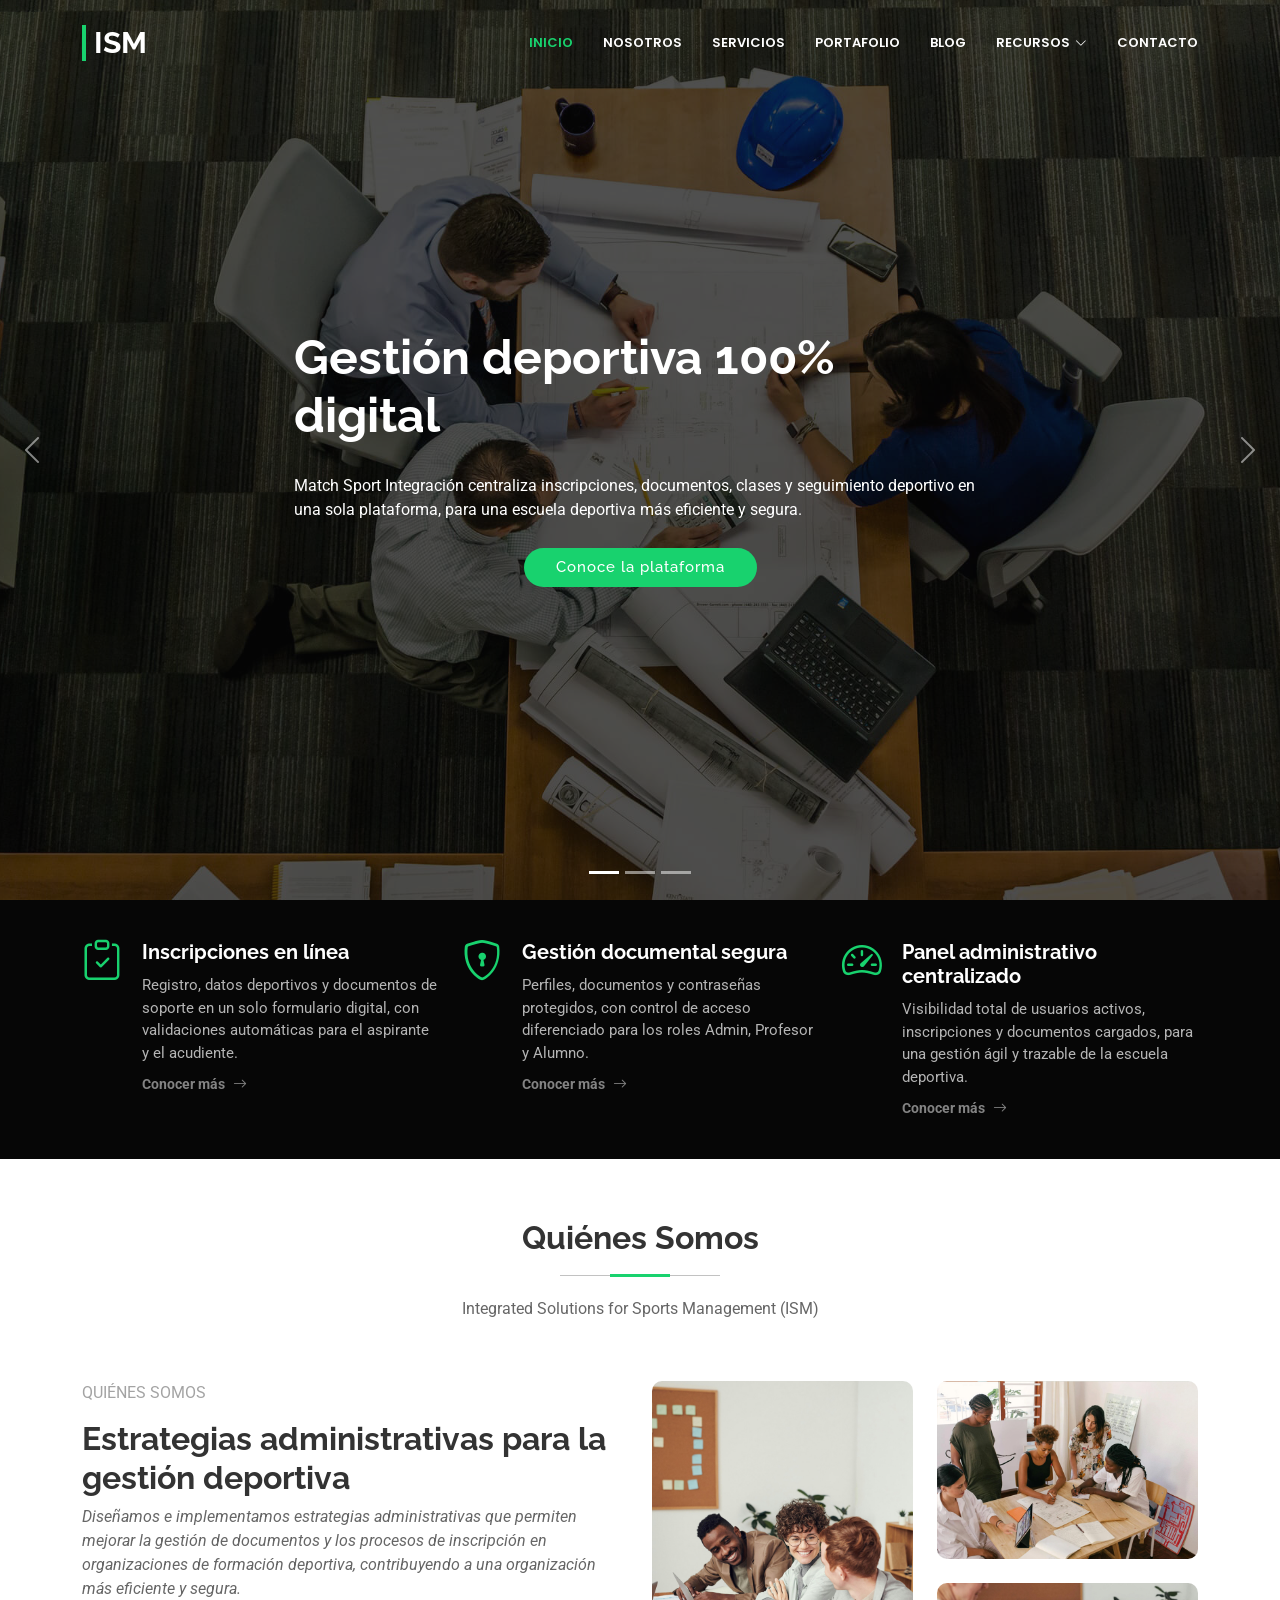
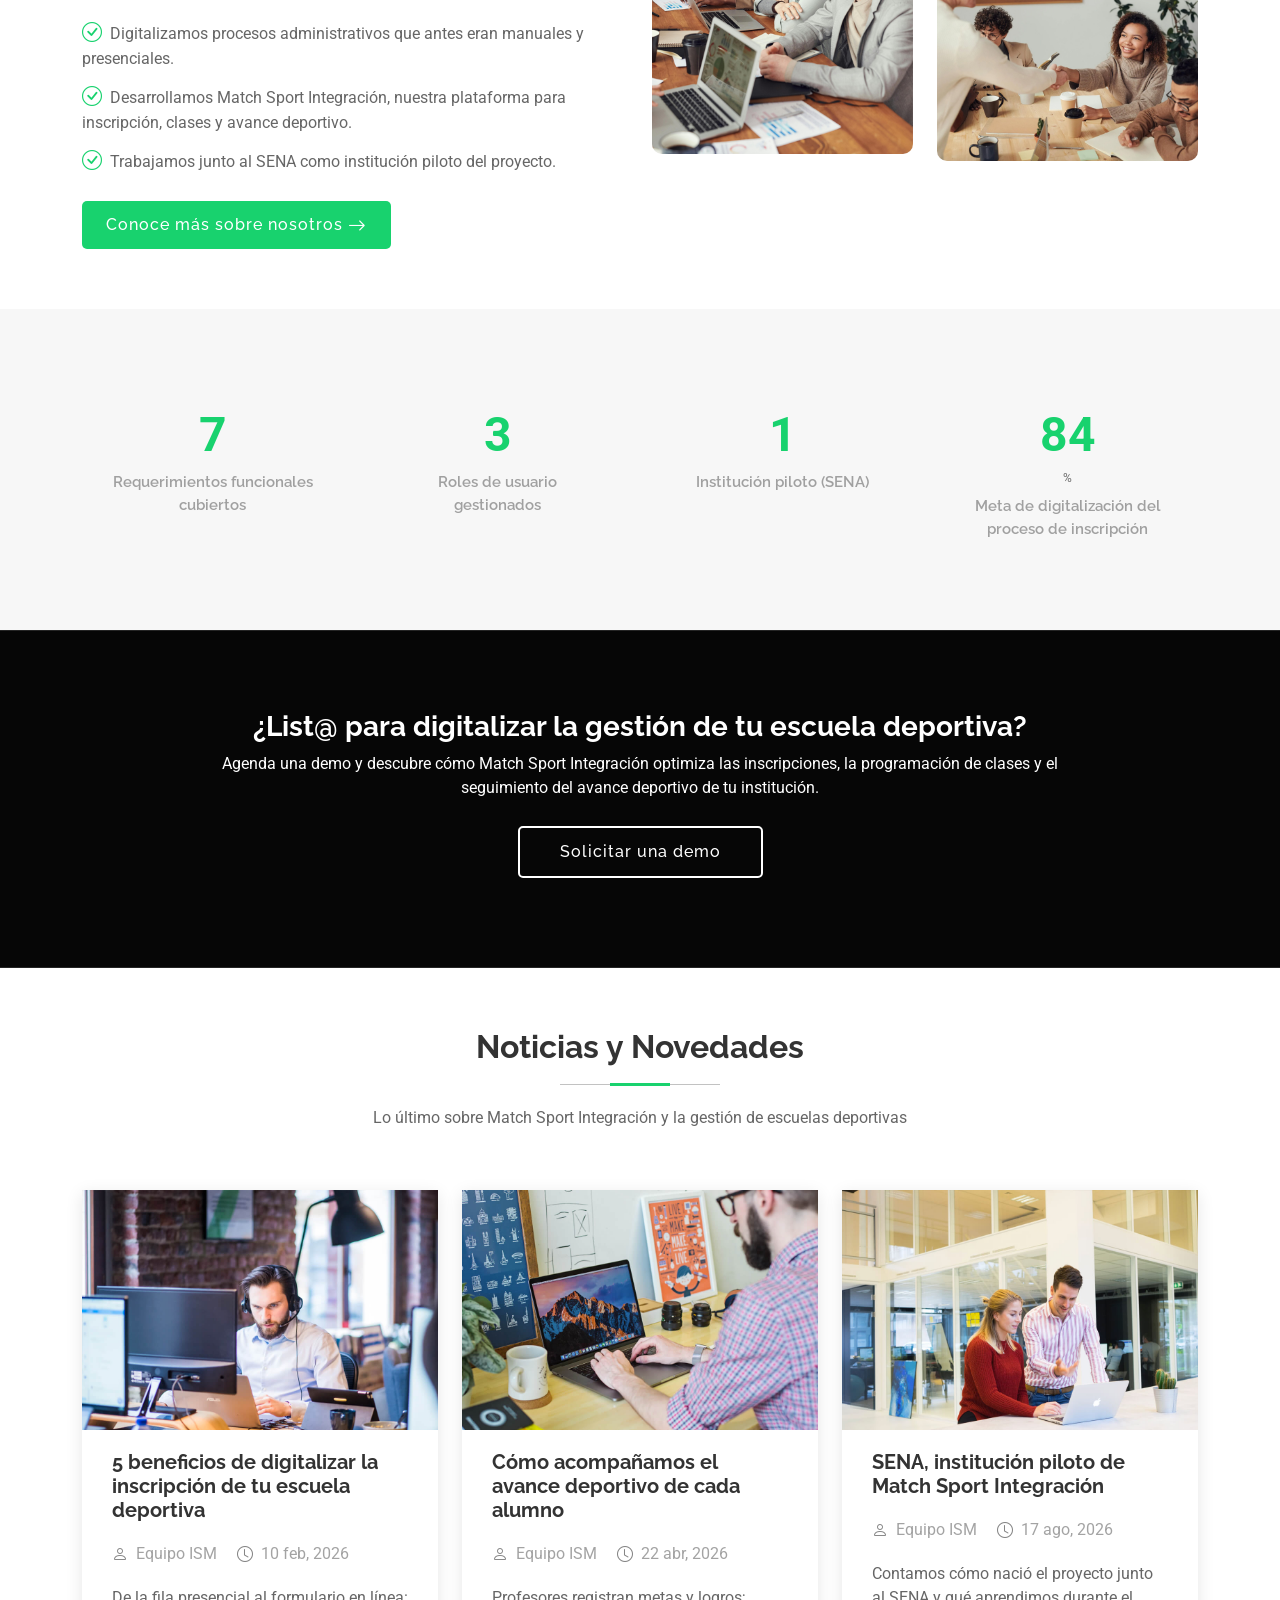
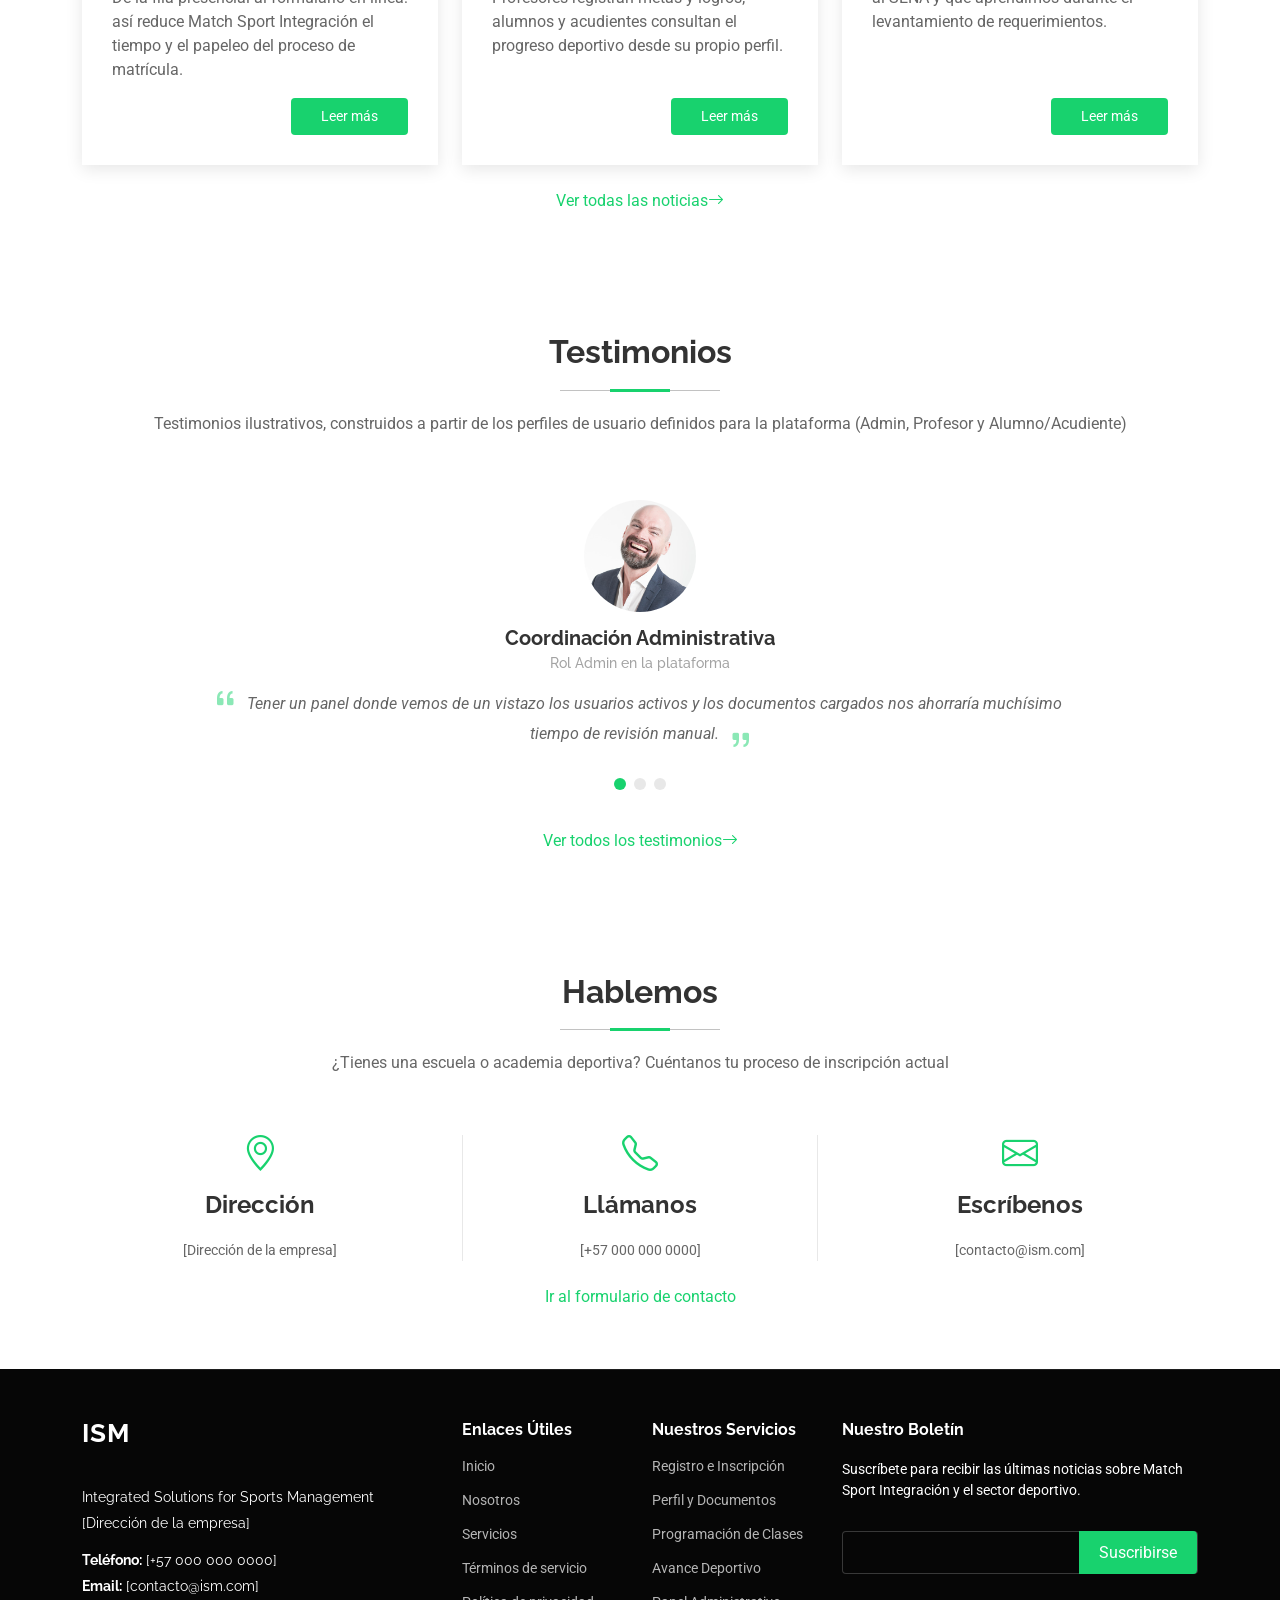
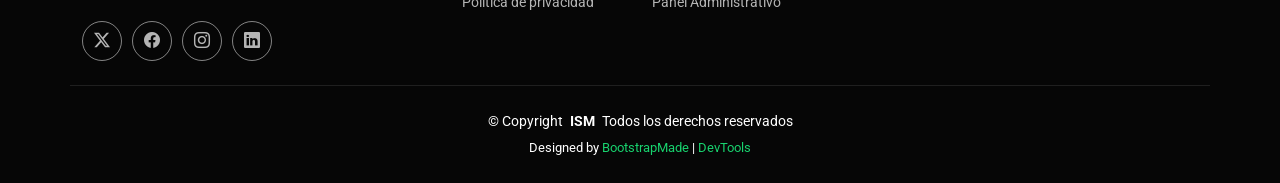
==== index.html @ fe5881fd "Initial commit: BizPage website project Co-Authored-By: Claude Sonnet 5 <noreply@anthropic.com>" ====
<!DOCTYPE html>
<html lang="es">

<head>
  <meta charset="utf-8">
  <meta content="width=device-width, initial-scale=1.0" name="viewport">
  <title>ISM | Integrated Solutions for Sports Management</title>
  <meta name="description" content="ISM diseña e implementa Match Sport Integración, la plataforma que digitaliza la inscripción, la programación de clases y el seguimiento deportivo de escuelas de formación deportiva.">
  <meta name="keywords" content="gestión deportiva, inscripciones en línea, escuela deportiva, software deportivo, Match Sport Integración">

  <!-- Favicons -->
  <link href="assets/img/favicon.png" rel="icon">
  <link href="assets/img/apple-touch-icon.png" rel="apple-touch-icon">

  <!-- Fonts -->
  <link href="https://fonts.googleapis.com" rel="preconnect">
  <link href="https://fonts.gstatic.com" rel="preconnect" crossorigin>
  <link href="https://fonts.googleapis.com/css2?family=Roboto:ital,wght@0,100;0,300;0,400;0,500;0,700;0,900;1,100;1,300;1,400;1,500;1,700;1,900&family=Poppins:ital,wght@0,100;0,200;0,300;0,400;0,500;0,600;0,700;0,800;0,900;1,100;1,200;1,300;1,400;1,500;1,600;1,700;1,800;1,900&family=Raleway:ital,wght@0,100;0,200;0,300;0,400;0,500;0,600;0,700;0,800;0,900;1,100;1,200;1,300;1,400;1,500;1,600;1,700;1,800;1,900&display=swap" rel="stylesheet">

  <!-- Vendor CSS Files -->
  <link href="assets/vendor/bootstrap/css/bootstrap.min.css" rel="stylesheet">
  <link href="assets/vendor/bootstrap-icons/bootstrap-icons.css" rel="stylesheet">
  <link href="assets/vendor/aos/aos.css" rel="stylesheet">
  <link href="assets/vendor/glightbox/css/glightbox.min.css" rel="stylesheet">
  <link href="assets/vendor/swiper/swiper-bundle.min.css" rel="stylesheet">

  <!-- Main CSS File -->
  <link href="assets/css/main.css" rel="stylesheet">

  <!-- =======================================================
  * Template Name: BizPage
  * Template URL: https://bootstrapmade.com/bizpage-bootstrap-business-template/
  * Updated: Aug 07 2024 with Bootstrap v5.3.3
  * Author: BootstrapMade.com
  * License: https://bootstrapmade.com/license/
  * Content adapted for: ISM - Integrated Solutions for Sports Management
  ======================================================== -->
</head>

<body class="index-page">

  <header id="header" class="header d-flex align-items-center fixed-top">
    <div class="container-fluid container-xl position-relative d-flex align-items-center justify-content-between">

      <a href="index.html" class="logo d-flex align-items-center">
        <!-- Uncomment the line below if you also wish to use an image logo -->
        <!-- <img src="assets/img/logo.png" alt=""> -->
        <h1 class="sitename">ISM</h1>
      </a>

      <nav id="navmenu" class="navmenu">
        <ul>
          <li><a href="index.html" class="active">Inicio</a></li>
          <li><a href="about.html">Nosotros</a></li>
          <li><a href="services.html">Servicios</a></li>
          <li><a href="portfolio.html">Portafolio</a></li>
          <li><a href="blog.html">Blog</a></li>
          <li class="dropdown"><a href="#"><span>Recursos</span> <i class="bi bi-chevron-down toggle-dropdown"></i></a>
            <ul>
              <li><a href="testimonials.html">Testimonios</a></li>
              <li><a href="faq.html">Preguntas Frecuentes</a></li>
              <li><a href="support.html">Soporte</a></li>
              <li><a href="terms.html">Términos y Condiciones</a></li>
            </ul>
          </li>
          <li><a href="contact.html">Contacto</a></li>
        </ul>
        <i class="mobile-nav-toggle d-xl-none bi bi-list"></i>
      </nav>

    </div>
  </header>

  <main class="main">

    <!-- Hero Section -->
    <section id="hero" class="hero section dark-background">

      <div id="hero-carousel" class="carousel slide carousel-fade" data-bs-ride="carousel" data-bs-interval="5000">

        <div class="carousel-item active">
          <img src="assets/img/hero-carousel/hero-carousel-1.jpg" alt="Alumnos en una escuela de formación deportiva">
          <div class="carousel-container">
            <h2>Gestión deportiva 100% digital</h2>
            <p>Match Sport Integración centraliza inscripciones, documentos, clases y seguimiento deportivo en una sola plataforma, para una escuela deportiva más eficiente y segura.</p>
            <a href="services.html" class="btn-get-started">Conoce la plataforma</a>
          </div>
        </div><!-- End Carousel Item -->

        <div class="carousel-item">
          <img src="assets/img/hero-carousel/hero-carousel-2.jpg" alt="Inscripción en línea a clases deportivas">
          <div class="carousel-container">
            <h2>Inscripciones en línea, sin filas ni papeles</h2>
            <p>Alumnos y acudientes completan el registro y cargan sus documentos de soporte desde el navegador, sin procesos presenciales ni formularios físicos.</p>
            <a href="services.html#registro" class="btn-get-started">Ver cómo funciona</a>
          </div>
        </div><!-- End Carousel Item -->

        <div class="carousel-item">
          <img src="assets/img/hero-carousel/hero-carousel-3.jpg" alt="Seguimiento del avance deportivo de un alumno">
          <div class="carousel-container">
            <h2>Acompaña el avance deportivo de cada alumno</h2>
            <p>Profesores y administrativos registran metas y logros, mientras alumnos y acudientes consultan el progreso deportivo en tiempo real.</p>
            <a href="contact.html" class="btn-get-started">Solicitar una demo</a>
          </div>
        </div><!-- End Carousel Item -->

        <a class="carousel-control-prev" href="#hero-carousel" role="button" data-bs-slide="prev">
          <span class="carousel-control-prev-icon bi bi-chevron-left" aria-hidden="true"></span>
        </a>

        <a class="carousel-control-next" href="#hero-carousel" role="button" data-bs-slide="next">
          <span class="carousel-control-next-icon bi bi-chevron-right" aria-hidden="true"></span>
        </a>

        <ol class="carousel-indicators"></ol>

      </div>

    </section><!-- /Hero Section -->

    <!-- Featured Services Section -->
    <section id="featured-services" class="featured-services section dark-background">

      <div class="container">

        <div class="row gy-4">

          <div class="col-lg-4 col-md-6 service-item d-flex" data-aos="fade-up" data-aos-delay="100">
            <div class="icon flex-shrink-0"><i class="bi bi-clipboard-check"></i></div>
            <div>
              <h4 class="title">Inscripciones en línea</h4>
              <p class="description">Registro, datos deportivos y documentos de soporte en un solo formulario digital, con validaciones automáticas para el aspirante y el acudiente.</p>
              <a href="services.html" class="readmore stretched-link"><span>Conocer más</span><i class="bi bi-arrow-right"></i></a>
            </div>
          </div>
          <!-- End Service Item -->

          <div class="col-lg-4 col-md-6 service-item d-flex" data-aos="fade-up" data-aos-delay="200">
            <div class="icon flex-shrink-0"><i class="bi bi-shield-lock"></i></div>
            <div>
              <h4 class="title">Gestión documental segura</h4>
              <p class="description">Perfiles, documentos y contraseñas protegidos, con control de acceso diferenciado para los roles Admin, Profesor y Alumno.</p>
              <a href="services.html" class="readmore stretched-link"><span>Conocer más</span><i class="bi bi-arrow-right"></i></a>
            </div>
          </div><!-- End Service Item -->

          <div class="col-lg-4 col-md-6 service-item d-flex" data-aos="fade-up" data-aos-delay="300">
            <div class="icon flex-shrink-0"><i class="bi bi-speedometer2"></i></div>
            <div>
              <h4 class="title">Panel administrativo centralizado</h4>
              <p class="description">Visibilidad total de usuarios activos, inscripciones y documentos cargados, para una gestión ágil y trazable de la escuela deportiva.</p>
              <a href="services.html" class="readmore stretched-link"><span>Conocer más</span><i class="bi bi-arrow-right"></i></a>
            </div>
          </div><!-- End Service Item -->

        </div>

      </div>

    </section><!-- /Featured Services Section -->

    <!-- About Section -->
    <section id="about" class="about section">

      <!-- Section Title -->
      <div class="container section-title" data-aos="fade-up">
        <h2>Quiénes Somos</h2>
        <p>Integrated Solutions for Sports Management (ISM)</p>
      </div><!-- End Section Title -->

      <div class="container">

        <div class="row gy-4">

          <div class="col-lg-6 content" data-aos="fade-up" data-aos-delay="100">
            <p class="who-we-are">Quiénes Somos</p>
            <h3>Estrategias administrativas para la gestión deportiva</h3>
            <p class="fst-italic">
              Diseñamos e implementamos estrategias administrativas que permiten mejorar la gestión de documentos y los procesos de inscripción en organizaciones de formación deportiva, contribuyendo a una organización más eficiente y segura.
            </p>
            <ul>
              <li><i class="bi bi-check-circle"></i> <span>Digitalizamos procesos administrativos que antes eran manuales y presenciales.</span></li>
              <li><i class="bi bi-check-circle"></i> <span>Desarrollamos Match Sport Integración, nuestra plataforma para inscripción, clases y avance deportivo.</span></li>
              <li><i class="bi bi-check-circle"></i> <span>Trabajamos junto al SENA como institución piloto del proyecto.</span></li>
            </ul>
            <a href="about.html" class="read-more"><span>Conoce más sobre nosotros</span><i class="bi bi-arrow-right"></i></a>
          </div>

          <div class="col-lg-6 about-images" data-aos="fade-up" data-aos-delay="200">
            <div class="row gy-4">
              <div class="col-lg-6">
                <img src="assets/img/about-company-1.jpg" class="img-fluid" alt="Equipo de trabajo de ISM">
              </div>
              <div class="col-lg-6">
                <div class="row gy-4">
                  <div class="col-lg-12">
                    <img src="assets/img/about-company-2.jpg" class="img-fluid" alt="Reunión de planeación del proyecto">
                  </div>
                  <div class="col-lg-12">
                    <img src="assets/img/about-company-3.jpg" class="img-fluid" alt="Análisis de procesos administrativos">
                  </div>
                </div>
              </div>
            </div>

          </div>

        </div>

      </div>
    </section><!-- /About Section -->

    <!-- Stats Section -->
    <section id="stats" class="stats section light-background">

      <div class="container" data-aos="fade-up" data-aos-delay="100">

        <div class="row gy-4">

          <div class="col-lg-3 col-md-6">
            <div class="stats-item text-center w-100 h-100">
              <span data-purecounter-start="0" data-purecounter-end="8" data-purecounter-duration="1" class="purecounter"></span>
              <p>Requerimientos funcionales cubiertos</p>
            </div>
          </div><!-- End Stats Item -->

          <div class="col-lg-3 col-md-6">
            <div class="stats-item text-center w-100 h-100">
              <span data-purecounter-start="0" data-purecounter-end="3" data-purecounter-duration="1" class="purecounter"></span>
              <p>Roles de usuario gestionados</p>
            </div>
          </div><!-- End Stats Item -->

          <div class="col-lg-3 col-md-6">
            <div class="stats-item text-center w-100 h-100">
              <span data-purecounter-start="0" data-purecounter-end="1" data-purecounter-duration="1" class="purecounter"></span>
              <p>Institución piloto (SENA)</p>
            </div>
          </div><!-- End Stats Item -->

          <div class="col-lg-3 col-md-6">
            <div class="stats-item text-center w-100 h-100">
              <span data-purecounter-start="0" data-purecounter-end="100" data-purecounter-duration="1" class="purecounter"></span><sup>%</sup>
              <p>Meta de digitalización del proceso de inscripción</p>
            </div>
          </div><!-- End Stats Item -->

        </div>

      </div>

    </section><!-- /Stats Section -->

    <!-- Call To Action Section -->
    <section id="call-to-action" class="call-to-action section dark-background">

      <img src="assets/img/cta-bg.jpg" alt="">

      <div class="container">
        <div class="row justify-content-center" data-aos="zoom-in" data-aos-delay="100">
          <div class="col-xl-10">
            <div class="text-center">
              <h3>¿List@ para digitalizar la gestión de tu escuela deportiva?</h3>
              <p>Agenda una demo y descubre cómo Match Sport Integración optimiza las inscripciones, la programación de clases y el seguimiento del avance deportivo de tu institución.</p>
              <a class="cta-btn" href="contact.html">Solicitar una demo</a>
            </div>
          </div>
        </div>
      </div>

    </section><!-- /Call To Action Section -->

    <!-- News Section -->
    <section id="news" class="blog-posts section">

      <!-- Section Title -->
      <div class="container section-title" data-aos="fade-up">
        <h2>Noticias y Novedades</h2>
        <p>Lo último sobre Match Sport Integración y la gestión de escuelas deportivas</p>
      </div><!-- End Section Title -->

      <div class="container">
        <div class="row gy-4">

          <div class="col-lg-4">
            <article class="d-flex flex-column">
              <div class="post-img">
                <img src="assets/img/blog/blog-1.jpg" alt="" class="img-fluid">
              </div>
              <h2 class="title">
                <a href="blog-details.html">5 beneficios de digitalizar la inscripción de tu escuela deportiva</a>
              </h2>
              <div class="meta-top">
                <ul>
                  <li class="d-flex align-items-center"><i class="bi bi-person"></i> Equipo ISM</li>
                  <li class="d-flex align-items-center"><i class="bi bi-clock"></i> <time datetime="2026-02-10">10 feb, 2026</time></li>
                </ul>
              </div>
              <div class="content">
                <p>De la fila presencial al formulario en línea: así reduce Match Sport Integración el tiempo y el papeleo del proceso de matrícula.</p>
              </div>
              <div class="read-more mt-auto align-self-end">
                <a href="blog-details.html">Leer más</a>
              </div>
            </article>
          </div><!-- End post list item -->

          <div class="col-lg-4">
            <article class="d-flex flex-column">
              <div class="post-img">
                <img src="assets/img/blog/blog-2.jpg" alt="" class="img-fluid">
              </div>
              <h2 class="title">
                <a href="blog-details.html">Cómo acompañamos el avance deportivo de cada alumno</a>
              </h2>
              <div class="meta-top">
                <ul>
                  <li class="d-flex align-items-center"><i class="bi bi-person"></i> Equipo ISM</li>
                  <li class="d-flex align-items-center"><i class="bi bi-clock"></i> <time datetime="2026-04-22">22 abr, 2026</time></li>
                </ul>
              </div>
              <div class="content">
                <p>Profesores registran metas y logros; alumnos y acudientes consultan el progreso deportivo desde su propio perfil.</p>
              </div>
              <div class="read-more mt-auto align-self-end">
                <a href="blog-details.html">Leer más</a>
              </div>
            </article>
          </div><!-- End post list item -->

          <div class="col-lg-4">
            <article class="d-flex flex-column">
              <div class="post-img">
                <img src="assets/img/blog/blog-4.jpg" alt="" class="img-fluid">
              </div>
              <h2 class="title">
                <a href="blog-details.html">SENA, institución piloto de Match Sport Integración</a>
              </h2>
              <div class="meta-top">
                <ul>
                  <li class="d-flex align-items-center"><i class="bi bi-person"></i> Equipo ISM</li>
                  <li class="d-flex align-items-center"><i class="bi bi-clock"></i> <time datetime="2026-08-17">17 ago, 2026</time></li>
                </ul>
              </div>
              <div class="content">
                <p>Contamos cómo nació el proyecto junto al SENA y qué aprendimos durante el levantamiento de requerimientos.</p>
              </div>
              <div class="read-more mt-auto align-self-end">
                <a href="blog-details.html">Leer más</a>
              </div>
            </article>
          </div><!-- End post list item -->

        </div>

        <div class="text-center mt-4" data-aos="fade-up">
          <a href="blog.html" class="read-more"><span>Ver todas las noticias</span><i class="bi bi-arrow-right"></i></a>
        </div>
      </div>

    </section><!-- /News Section -->

    <!-- Testimonials Section -->
    <section id="testimonials" class="testimonials section">

      <!-- Section Title -->
      <div class="container section-title" data-aos="fade-up">
        <h2>Testimonios</h2>
        <p>Testimonios ilustrativos, construidos a partir de los perfiles de usuario definidos para la plataforma (Admin, Profesor y Alumno/Acudiente)</p>
      </div><!-- End Section Title -->

      <div class="container" data-aos="fade-up" data-aos-delay="100">

        <div class="swiper init-swiper">
          <script type="application/json" class="swiper-config">
            {
              "loop": true,
              "speed": 600,
              "autoplay": {
                "delay": 5000
              },
              "slidesPerView": "auto",
              "pagination": {
                "el": ".swiper-pagination",
                "type": "bullets",
                "clickable": true
              }
            }
          </script>
          <div class="swiper-wrapper">

            <div class="swiper-slide">
              <div class="testimonial-item">
                <img src="assets/img/testimonials/testimonials-1.jpg" class="testimonial-img" alt="">
                <h3>Coordinación Administrativa</h3>
                <h4>Rol Admin en la plataforma</h4>
                <p>
                  <i class="bi bi-quote quote-icon-left"></i>
                  <span>Tener un panel donde vemos de un vistazo los usuarios activos y los documentos cargados nos ahorraría muchísimo tiempo de revisión manual.</span>
                  <i class="bi bi-quote quote-icon-right"></i>
                </p>
              </div>
            </div><!-- End testimonial item -->

            <div class="swiper-slide">
              <div class="testimonial-item">
                <img src="assets/img/testimonials/testimonials-2.jpg" class="testimonial-img" alt="">
                <h3>Profesor de Escuela Deportiva</h3>
                <h4>Rol Profesor en la plataforma</h4>
                <p>
                  <i class="bi bi-quote quote-icon-left"></i>
                  <span>Poder programar mis clases y registrar el avance de cada estudiante desde un mismo lugar hace que el seguimiento sea mucho más claro.</span>
                  <i class="bi bi-quote quote-icon-right"></i>
                </p>
              </div>
            </div><!-- End testimonial item -->

            <div class="swiper-slide">
              <div class="testimonial-item">
                <img src="assets/img/testimonials/testimonials-3.jpg" class="testimonial-img" alt="">
                <h3>Acudiente de un Alumno</h3>
                <h4>Familia usuaria de Match Sport Integración</h4>
                <p>
                  <i class="bi bi-quote quote-icon-left"></i>
                  <span>Inscribir a mi hijo sin tener que ir presencialmente a entregar cada documento es justo lo que necesitábamos como familia.</span>
                  <i class="bi bi-quote quote-icon-right"></i>
                </p>
              </div>
            </div><!-- End testimonial item -->

          </div>
          <div class="swiper-pagination"></div>
        </div>

        <div class="text-center mt-4">
          <a href="testimonials.html" class="read-more"><span>Ver todos los testimonios</span><i class="bi bi-arrow-right"></i></a>
        </div>

      </div>

    </section><!-- /Testimonials Section -->

    <!-- Contact Teaser Section -->
    <section id="contact-teaser" class="contact section">

      <!-- Section Title -->
      <div class="container section-title" data-aos="fade-up">
        <h2>Hablemos</h2>
        <p>¿Tienes una escuela o academia deportiva? Cuéntanos tu proceso de inscripción actual</p>
      </div><!-- End Section Title -->

      <div class="container" data-aos="fade-up" data-aos-delay="100">

        <div class="row gy-4" data-aos="fade-up" data-aos-delay="200">

          <div class="col-lg-4">
            <div class="info-item d-flex flex-column justify-content-center align-items-center">
              <i class="bi bi-geo-alt"></i>
              <h3>Dirección</h3>
              <p>[Dirección de la empresa]</p>
            </div>
          </div><!-- End Info Item -->

          <div class="col-lg-4">
            <div class="info-item d-flex flex-column justify-content-center align-items-center info-item-borders">
              <i class="bi bi-telephone"></i>
              <h3>Llámanos</h3>
              <p>[+57 000 000 0000]</p>
            </div>
          </div><!-- End Info Item -->

          <div class="col-lg-4">
            <div class="info-item d-flex flex-column justify-content-center align-items-center">
              <i class="bi bi-envelope"></i>
              <h3>Escríbenos</h3>
              <p>[contacto@ism.com]</p>
            </div>
          </div><!-- End Info Item -->

        </div>

        <div class="text-center mt-4">
          <a href="contact.html" class="cta-btn">Ir al formulario de contacto</a>
        </div>

      </div>

    </section><!-- /Contact Teaser Section -->

  </main>

  <footer id="footer" class="footer dark-background">

    <div class="container footer-top">
      <div class="row gy-4">
        <div class="col-lg-4 col-md-6 footer-about">
          <a href="index.html" class="logo d-flex align-items-center">
            <span class="sitename">ISM</span>
          </a>
          <div class="footer-contact pt-3">
            <p>Integrated Solutions for Sports Management</p>
            <p>[Dirección de la empresa]</p>
            <p class="mt-3"><strong>Teléfono:</strong> <span>[+57 000 000 0000]</span></p>
            <p><strong>Email:</strong> <span>[contacto@ism.com]</span></p>
          </div>
          <div class="social-links d-flex mt-4">
            <a href=""><i class="bi bi-twitter-x"></i></a>
            <a href=""><i class="bi bi-facebook"></i></a>
            <a href=""><i class="bi bi-instagram"></i></a>
            <a href=""><i class="bi bi-linkedin"></i></a>
          </div>
        </div>

        <div class="col-lg-2 col-md-3 footer-links">
          <h4>Enlaces Útiles</h4>
          <ul>
            <li><a href="index.html">Inicio</a></li>
            <li><a href="about.html">Nosotros</a></li>
            <li><a href="services.html">Servicios</a></li>
            <li><a href="terms.html">Términos de servicio</a></li>
            <li><a href="terms.html#privacidad">Política de privacidad</a></li>
          </ul>
        </div>

        <div class="col-lg-2 col-md-3 footer-links">
          <h4>Nuestros Servicios</h4>
          <ul>
            <li><a href="services.html#registro">Registro e Inscripción</a></li>
            <li><a href="services.html#perfil">Perfil y Documentos</a></li>
            <li><a href="services.html#clases">Programación de Clases</a></li>
            <li><a href="services.html#avance">Avance Deportivo</a></li>
            <li><a href="services.html#admin">Panel Administrativo</a></li>
          </ul>
        </div>

        <div class="col-lg-4 col-md-12 footer-newsletter">
          <h4>Nuestro Boletín</h4>
          <p>Suscríbete para recibir las últimas noticias sobre Match Sport Integración y el sector deportivo.</p>
          <form action="forms/newsletter.php" method="post" class="php-email-form">
            <div class="newsletter-form"><input type="email" name="email"><input type="submit" value="Suscribirse"></div>
            <div class="loading">Cargando</div>
            <div class="error-message"></div>
            <div class="sent-message">Tu solicitud de suscripción ha sido enviada. ¡Gracias!</div>
          </form>
        </div>

      </div>
    </div>

    <div class="container copyright text-center mt-4">
      <p>© <span>Copyright</span> <strong class="px-1 sitename">ISM</strong> <span>Todos los derechos reservados</span></p>
      <div class="credits">
        <!-- All the links in the footer should remain intact. -->
        <!-- You can delete the links only if you've purchased the pro version. -->
        <!-- Licensing information: https://bootstrapmade.com/license/ -->
        <!-- Purchase the pro version with working PHP/AJAX contact form: [buy-url] -->
        Designed by <a href="https://bootstrapmade.com/">BootstrapMade</a> | <a href="https://bootstrapmade.com/tools/">DevTools</a>
      </div>
    </div>

  </footer>

  <!-- Scroll Top -->
  <a href="#" id="scroll-top" class="scroll-top d-flex align-items-center justify-content-center"><i class="bi bi-arrow-up-short"></i></a>

  <!-- Preloader -->
  <div id="preloader"></div>

  <!-- Vendor JS Files -->
  <script src="assets/vendor/bootstrap/js/bootstrap.bundle.min.js"></script>
  <script src="assets/vendor/php-email-form/validate.js"></script>
  <script src="assets/vendor/aos/aos.js"></script>
  <script src="assets/vendor/purecounter/purecounter_vanilla.js"></script>
  <script src="assets/vendor/glightbox/js/glightbox.min.js"></script>
  <script src="assets/vendor/imagesloaded/imagesloaded.pkgd.min.js"></script>
  <script src="assets/vendor/isotope-layout/isotope.pkgd.min.js"></script>
  <script src="assets/vendor/swiper/swiper-bundle.min.js"></script>

  <!-- Main JS File -->
  <script src="assets/js/main.js"></script>

</body>

</html>
---- assets/css/main.css ----
/**
* Template Name: BizPage
* Template URL: https://bootstrapmade.com/bizpage-bootstrap-business-template/
* Updated: Aug 07 2024 with Bootstrap v5.3.3
* Author: BootstrapMade.com
* License: https://bootstrapmade.com/license/
*/

/*--------------------------------------------------------------
# Font & Color Variables
# Help: https://bootstrapmade.com/color-system/
--------------------------------------------------------------*/
/* Fonts */
:root {
  --default-font: "Roboto",  system-ui, -apple-system, "Segoe UI", Roboto, "Helvetica Neue", Arial, "Noto Sans", "Liberation Sans", sans-serif, "Apple Color Emoji", "Segoe UI Emoji", "Segoe UI Symbol", "Noto Color Emoji";
  --heading-font: "Raleway",  sans-serif;
  --nav-font: "Poppins",  sans-serif;
}

/* Global Colors - The following color variables are used throughout the website. Updating them here will change the color scheme of the entire website */
:root { 
  --background-color: #ffffff; /* Background color for the entire website, including individual sections */
  --default-color: #666666; /* Default color used for the majority of the text content across the entire website */
  --heading-color: #333333; /* Color for headings, subheadings and title throughout the website */
  --accent-color: #18d26e; /* Accent color that represents your brand on the website. It's used for buttons, links, and other elements that need to stand out */
  --surface-color: #ffffff; /* The surface color is used as a background of boxed elements within sections, such as cards, icon boxes, or other elements that require a visual separation from the global background. */
  --contrast-color: #ffffff; /* Contrast color for text, ensuring readability against backgrounds of accent, heading, or default colors. */
}

/* Nav Menu Colors - The following color variables are used specifically for the navigation menu. They are separate from the global colors to allow for more customization options */
:root {
  --nav-color: #ffffff;  /* The default color of the main navmenu links */
  --nav-hover-color: #18d26e; /* Applied to main navmenu links when they are hovered over or active */
  --nav-mobile-background-color: #ffffff; /* Used as the background color for mobile navigation menu */
  --nav-dropdown-background-color: #ffffff; /* Used as the background color for dropdown items that appear when hovering over primary navigation items */
  --nav-dropdown-color: #666666; /* Used for navigation links of the dropdown items in the navigation menu. */
  --nav-dropdown-hover-color: #18d26e; /* Similar to --nav-hover-color, this color is applied to dropdown navigation links when they are hovered over. */
}

/* Color Presets - These classes override global colors when applied to any section or element, providing reuse of the sam color scheme. */

.light-background {
  --background-color: #f7f7f7;
  --surface-color: #ffffff;
}

.dark-background {
  --background-color: #060606;
  --default-color: #ffffff;
  --heading-color: #ffffff;
  --surface-color: #252525;
  --contrast-color: #ffffff;
}

/* Smooth scroll */
:root {
  scroll-behavior: smooth;
}

/*--------------------------------------------------------------
# General Styling & Shared Classes
--------------------------------------------------------------*/
body {
  color: var(--default-color);
  background-color: var(--background-color);
  font-family: var(--default-font);
}

a {
  color: var(--accent-color);
  text-decoration: none;
  transition: 0.3s;
}

a:hover {
  color: color-mix(in srgb, var(--accent-color), transparent 25%);
  text-decoration: none;
}

h1,
h2,
h3,
h4,
h5,
h6 {
  color: var(--heading-color);
  font-family: var(--heading-font);
}

/* PHP Email Form Messages
------------------------------*/
.php-email-form .error-message {
  display: none;
  background: #df1529;
  color: #ffffff;
  text-align: left;
  padding: 15px;
  margin-bottom: 24px;
  font-weight: 600;
}

.php-email-form .sent-message {
  display: none;
  color: #ffffff;
  background: #059652;
  text-align: center;
  padding: 15px;
  margin-bottom: 24px;
  font-weight: 600;
}

.php-email-form .loading {
  display: none;
  background: var(--surface-color);
  text-align: center;
  padding: 15px;
  margin-bottom: 24px;
}

.php-email-form .loading:before {
  content: "";
  display: inline-block;
  border-radius: 50%;
  width: 24px;
  height: 24px;
  margin: 0 10px -6px 0;
  border: 3px solid var(--accent-color);
  border-top-color: var(--surface-color);
  animation: php-email-form-loading 1s linear infinite;
}

@keyframes php-email-form-loading {
  0% {
    transform: rotate(0deg);
  }

  100% {
    transform: rotate(360deg);
  }
}

/*--------------------------------------------------------------
# Global Header
--------------------------------------------------------------*/
.header {
  --background-color: rgba(0, 0, 0, 0);
  --default-color: #ffffff;
  --heading-color: #ffffff;
  color: var(--default-color);
  background-color: var(--background-color);
  padding: 15px 0;
  transition: all 0.5s;
  z-index: 997;
}

.header .logo {
  line-height: 1;
}

.header .logo img {
  max-height: 32px;
  margin-right: 8px;
}

.header .logo h1 {
  font-size: 30px;
  margin: 0;
  font-weight: 700;
  color: var(--heading-color);
  border-left: 4px solid var(--accent-color);
  padding-left: 8px;
}

.scrolled .header {
  box-shadow: 0px 0 18px rgba(0, 0, 0, 0.1);
}

/* Global Header on Scroll
------------------------------*/
.scrolled .header {
  --background-color: rgba(0, 0, 0, 0.9);
}

/*--------------------------------------------------------------
# Navigation Menu
--------------------------------------------------------------*/
/* Navmenu - Desktop */
@media (min-width: 1200px) {
  .navmenu {
    padding: 0;
  }

  .navmenu ul {
    margin: 0;
    padding: 0;
    display: flex;
    list-style: none;
    align-items: center;
  }

  .navmenu li {
    position: relative;
  }

  .navmenu a,
  .navmenu a:focus {
    color: var(--nav-color);
    padding: 18px 15px;
    font-size: 13px;
    font-family: var(--nav-font);
    font-weight: 600;
    text-transform: uppercase;
    display: flex;
    align-items: center;
    justify-content: space-between;
    white-space: nowrap;
    transition: 0.3s;
  }

  .navmenu a i,
  .navmenu a:focus i {
    font-size: 12px;
    line-height: 0;
    margin-left: 5px;
    transition: 0.3s;
  }

  .navmenu li:last-child a {
    padding-right: 0;
  }

  .navmenu li:hover>a,
  .navmenu .active,
  .navmenu .active:focus {
    color: var(--nav-hover-color);
  }

  .navmenu .dropdown ul {
    margin: 0;
    padding: 10px 0;
    background: var(--nav-dropdown-background-color);
    display: block;
    position: absolute;
    visibility: hidden;
    left: 14px;
    top: 130%;
    opacity: 0;
    transition: 0.3s;
    border-radius: 4px;
    z-index: 99;
    box-shadow: 0px 0px 30px rgba(0, 0, 0, 0.1);
  }

  .navmenu .dropdown ul li {
    min-width: 200px;
  }

  .navmenu .dropdown ul a {
    padding: 10px 20px;
    font-size: 15px;
    text-transform: none;
    color: var(--nav-dropdown-color);
  }

  .navmenu .dropdown ul a i {
    font-size: 12px;
  }

  .navmenu .dropdown ul a:hover,
  .navmenu .dropdown ul .active:hover,
  .navmenu .dropdown ul li:hover>a {
    color: var(--nav-dropdown-hover-color);
  }

  .navmenu .dropdown:hover>ul {
    opacity: 1;
    top: 100%;
    visibility: visible;
  }

  .navmenu .dropdown .dropdown ul {
    top: 0;
    left: -90%;
    visibility: hidden;
  }

  .navmenu .dropdown .dropdown:hover>ul {
    opacity: 1;
    top: 0;
    left: -100%;
    visibility: visible;
  }
}

/* Navmenu - Mobile */
@media (max-width: 1199px) {
  .mobile-nav-toggle {
    color: var(--nav-color);
    font-size: 28px;
    line-height: 0;
    margin-right: 10px;
    cursor: pointer;
    transition: color 0.3s;
  }

  .navmenu {
    padding: 0;
    z-index: 9997;
  }

  .navmenu ul {
    display: none;
    list-style: none;
    position: absolute;
    inset: 60px 20px 20px 20px;
    padding: 10px 0;
    margin: 0;
    border-radius: 6px;
    background-color: var(--nav-mobile-background-color);
    overflow-y: auto;
    transition: 0.3s;
    z-index: 9998;
    box-shadow: 0px 0px 30px rgba(0, 0, 0, 0.1);
  }

  .navmenu a,
  .navmenu a:focus {
    color: var(--nav-dropdown-color);
    padding: 10px 20px;
    font-family: var(--nav-font);
    font-size: 17px;
    font-weight: 500;
    display: flex;
    align-items: center;
    justify-content: space-between;
    white-space: nowrap;
    transition: 0.3s;
  }

  .navmenu a i,
  .navmenu a:focus i {
    font-size: 12px;
    line-height: 0;
    margin-left: 5px;
    width: 30px;
    height: 30px;
    display: flex;
    align-items: center;
    justify-content: center;
    border-radius: 50%;
    transition: 0.3s;
    background-color: color-mix(in srgb, var(--accent-color), transparent 90%);
  }

  .navmenu a i:hover,
  .navmenu a:focus i:hover {
    background-color: var(--accent-color);
    color: var(--contrast-color);
  }

  .navmenu a:hover,
  .navmenu .active,
  .navmenu .active:focus {
    color: var(--nav-dropdown-hover-color);
  }

  .navmenu .active i,
  .navmenu .active:focus i {
    background-color: var(--accent-color);
    color: var(--contrast-color);
    transform: rotate(180deg);
  }

  .navmenu .dropdown ul {
    position: static;
    display: none;
    z-index: 99;
    padding: 10px 0;
    margin: 10px 20px;
    background-color: var(--nav-dropdown-background-color);
    border: 1px solid color-mix(in srgb, var(--default-color), transparent 90%);
    box-shadow: none;
    transition: all 0.5s ease-in-out;
  }

  .navmenu .dropdown ul ul {
    background-color: rgba(33, 37, 41, 0.1);
  }

  .navmenu .dropdown>.dropdown-active {
    display: block;
    background-color: rgba(33, 37, 41, 0.03);
  }

  .mobile-nav-active {
    overflow: hidden;
  }

  .mobile-nav-active .mobile-nav-toggle {
    color: #fff;
    position: absolute;
    font-size: 32px;
    top: 15px;
    right: 15px;
    margin-right: 0;
    z-index: 9999;
  }

  .mobile-nav-active .navmenu {
    position: fixed;
    overflow: hidden;
    inset: 0;
    background: rgba(33, 37, 41, 0.8);
    transition: 0.3s;
  }

  .mobile-nav-active .navmenu>ul {
    display: block;
  }
}

/*--------------------------------------------------------------
# Global Footer
--------------------------------------------------------------*/
.footer {
  color: var(--default-color);
  background-color: var(--background-color);
  font-size: 14px;
  position: relative;
}

.footer .footer-top {
  padding-top: 50px;
  border-top: 1px solid color-mix(in srgb, var(--default-color), transparent 90%);
}

.footer .footer-about .logo {
  line-height: 1;
  margin-bottom: 25px;
}

.footer .footer-about .logo img {
  max-height: 40px;
  margin-right: 6px;
}

.footer .footer-about .logo span {
  font-size: 26px;
  font-weight: 700;
  letter-spacing: 1px;
  font-family: var(--heading-font);
  color: var(--heading-color);
}

.footer .footer-about p {
  font-size: 14px;
  font-family: var(--heading-font);
}

.footer .social-links a {
  display: flex;
  align-items: center;
  justify-content: center;
  width: 40px;
  height: 40px;
  border-radius: 50%;
  border: 1px solid color-mix(in srgb, var(--default-color), transparent 50%);
  font-size: 16px;
  color: color-mix(in srgb, var(--default-color), transparent 30%);
  margin-right: 10px;
  transition: 0.3s;
}

.footer .social-links a:hover {
  color: var(--accent-color);
  border-color: var(--accent-color);
}

.footer h4 {
  font-size: 16px;
  font-weight: bold;
  position: relative;
  padding-bottom: 12px;
}

.footer .footer-links {
  margin-bottom: 30px;
}

.footer .footer-links ul {
  list-style: none;
  padding: 0;
  margin: 0;
}

.footer .footer-links ul i {
  padding-right: 2px;
  font-size: 12px;
  line-height: 0;
}

.footer .footer-links ul li {
  padding: 10px 0;
  display: flex;
  align-items: center;
}

.footer .footer-links ul li:first-child {
  padding-top: 0;
}

.footer .footer-links ul a {
  color: color-mix(in srgb, var(--default-color), transparent 30%);
  display: inline-block;
  line-height: 1;
}

.footer .footer-links ul a:hover {
  color: var(--accent-color);
}

.footer .footer-contact p {
  margin-bottom: 5px;
}

.footer .footer-newsletter .newsletter-form {
  margin-top: 30px;
  margin-bottom: 15px;
  padding: 6px 8px;
  position: relative;
  border-radius: 4px;
  border: 1px solid color-mix(in srgb, var(--default-color), transparent 80%);
  display: flex;
  background-color: var(--background-color);
  transition: 0.3s;
}

.footer .footer-newsletter .newsletter-form:focus-within {
  border-color: var(--accent-color);
}

.footer .footer-newsletter .newsletter-form input[type=email] {
  border: 0;
  padding: 4px;
  width: 100%;
  background-color: var(--background-color);
  color: var(--default-color);
}

.footer .footer-newsletter .newsletter-form input[type=email]:focus-visible {
  outline: none;
}

.footer .footer-newsletter .newsletter-form input[type=submit] {
  border: 0;
  font-size: 16px;
  padding: 0 20px;
  margin: -7px -8px -7px 0;
  background: var(--accent-color);
  color: var(--contrast-color);
  transition: 0.3s;
  border-radius: 0 4px 4px 0;
}

.footer .footer-newsletter .newsletter-form input[type=submit]:hover {
  background: color-mix(in srgb, var(--accent-color), transparent 20%);
}

.footer .copyright {
  padding: 25px 0;
  border-top: 1px solid color-mix(in srgb, var(--default-color), transparent 90%);
}

.footer .copyright p {
  margin-bottom: 0;
}

.footer .credits {
  margin-top: 6px;
  font-size: 13px;
}

/*--------------------------------------------------------------
# Preloader
--------------------------------------------------------------*/
#preloader {
  position: fixed;
  inset: 0;
  z-index: 999999;
  overflow: hidden;
  background: var(--background-color);
  transition: all 0.6s ease-out;
}

#preloader:before {
  content: "";
  position: fixed;
  top: calc(50% - 30px);
  left: calc(50% - 30px);
  border: 6px solid #ffffff;
  border-color: var(--accent-color) transparent var(--accent-color) transparent;
  border-radius: 50%;
  width: 60px;
  height: 60px;
  animation: animate-preloader 1.5s linear infinite;
}

@keyframes animate-preloader {
  0% {
    transform: rotate(0deg);
  }

  100% {
    transform: rotate(360deg);
  }
}

/*--------------------------------------------------------------
# Scroll Top Button
--------------------------------------------------------------*/
.scroll-top {
  position: fixed;
  visibility: hidden;
  opacity: 0;
  right: 15px;
  bottom: 15px;
  z-index: 99999;
  background-color: var(--accent-color);
  width: 40px;
  height: 40px;
  border-radius: 4px;
  transition: all 0.4s;
}

.scroll-top i {
  font-size: 24px;
  color: var(--contrast-color);
  line-height: 0;
}

.scroll-top:hover {
  background-color: color-mix(in srgb, var(--accent-color), transparent 20%);
  color: var(--contrast-color);
}

.scroll-top.active {
  visibility: visible;
  opacity: 1;
}

/*--------------------------------------------------------------
# Disable aos animation delay on mobile devices
--------------------------------------------------------------*/
@media screen and (max-width: 768px) {
  [data-aos-delay] {
    transition-delay: 0 !important;
  }
}

/*--------------------------------------------------------------
# Global Page Titles & Breadcrumbs
--------------------------------------------------------------*/
.page-title {
  color: var(--default-color);
  background-color: var(--background-color);
  background-size: cover;
  background-position: center;
  background-repeat: no-repeat;
  padding: 160px 0 80px 0;
  text-align: center;
  position: relative;
}

.page-title:before {
  content: "";
  background-color: color-mix(in srgb, var(--background-color), transparent 50%);
  position: absolute;
  inset: 0;
}

.page-title h1 {
  font-size: 42px;
  font-weight: 700;
  margin-bottom: 10px;
}

.page-title .breadcrumbs ol {
  display: flex;
  flex-wrap: wrap;
  list-style: none;
  justify-content: center;
  padding: 0;
  margin: 0;
  font-size: 16px;
  font-weight: 400;
}

.page-title .breadcrumbs ol li+li {
  padding-left: 10px;
}

.page-title .breadcrumbs ol li+li::before {
  content: "/";
  display: inline-block;
  padding-right: 10px;
  color: color-mix(in srgb, var(--default-color), transparent 50%);
}

/*--------------------------------------------------------------
# Global Sections
--------------------------------------------------------------*/
section,
.section {
  color: var(--default-color);
  background-color: var(--background-color);
  padding: 60px 0;
  scroll-margin-top: 85px;
  overflow: clip;
}

@media (max-width: 1199px) {

  section,
  .section {
    scroll-margin-top: 66px;
  }
}

/*--------------------------------------------------------------
# Global Section Titles
--------------------------------------------------------------*/
.section-title {
  text-align: center;
  padding-bottom: 60px;
  position: relative;
}

.section-title h2 {
  font-size: 32px;
  font-weight: 700;
  margin-bottom: 20px;
  padding-bottom: 20px;
  position: relative;
}

.section-title h2:before {
  content: "";
  position: absolute;
  display: block;
  width: 160px;
  height: 1px;
  background: color-mix(in srgb, var(--default-color), transparent 60%);
  left: 0;
  right: 0;
  bottom: 1px;
  margin: auto;
}

.section-title h2::after {
  content: "";
  position: absolute;
  display: block;
  width: 60px;
  height: 3px;
  background: var(--accent-color);
  left: 0;
  right: 0;
  bottom: 0;
  margin: auto;
}

.section-title p {
  margin-bottom: 0;
}

/*--------------------------------------------------------------
# Hero Section
--------------------------------------------------------------*/
.hero {
  padding: 0;
}

.hero .carousel {
  width: 100%;
  min-height: 100vh;
  padding: 0;
  margin: 0;
  background-color: var(--background-color);
  position: relative;
}

.hero img {
  position: absolute;
  inset: 0;
  display: block;
  width: 100%;
  height: 100%;
  object-fit: cover;
  z-index: 1;
}

.hero .carousel-item {
  position: absolute;
  inset: 0;
  background-size: cover;
  background-position: center;
  background-repeat: no-repeat;
  overflow: hidden;
}

.hero .carousel-item:before {
  content: "";
  background: color-mix(in srgb, var(--background-color), transparent 30%);
  position: absolute;
  inset: 0;
  z-index: 2;
}

.hero .carousel-item::before {
  content: "";
  background-color: color-mix(in srgb, var(--background-color), transparent 30%);
  position: absolute;
  inset: 0;
}

.hero .carousel-container {
  position: absolute;
  inset: 90px 64px 64px 64px;
  display: flex;
  justify-content: center;
  align-items: center;
  flex-direction: column;
  z-index: 3;
}

.hero h2 {
  margin-bottom: 30px;
  font-size: 48px;
  font-weight: 700;
  animation: fadeInDown 1s both;
}

@media (max-width: 768px) {
  .hero h2 {
    font-size: 30px;
  }
}

.hero p {
  animation: fadeInDown 1s both 0.2s;
}

@media (min-width: 1024px) {

  .hero h2,
  .hero p {
    max-width: 60%;
  }
}

.hero .btn-get-started {
  color: var(--contrast-color);
  background: var(--accent-color);
  font-family: var(--heading-font);
  font-weight: 500;
  font-size: 15px;
  letter-spacing: 1px;
  display: inline-block;
  padding: 8px 32px;
  border-radius: 50px;
  transition: 0.5s;
  margin: 10px;
  animation: fadeInUp 1s both 0.4s;
}

.hero .btn-get-started:hover {
  background: color-mix(in srgb, var(--accent-color), transparent 20%);
}

.hero .carousel-control-prev,
.hero .carousel-control-next {
  width: 10%;
  transition: 0.3s;
  opacity: 0.5;
}

.hero .carousel-control-prev:focus,
.hero .carousel-control-next:focus {
  opacity: 0.5;
}

.hero .carousel-control-prev:hover,
.hero .carousel-control-next:hover {
  opacity: 0.9;
}

@media (min-width: 1024px) {

  .hero .carousel-control-prev,
  .hero .carousel-control-next {
    width: 5%;
  }
}

.hero .carousel-control-next-icon,
.hero .carousel-control-prev-icon {
  background: none;
  font-size: 32px;
  line-height: 1;
}

.hero .carousel-indicators {
  list-style: none;
}

.hero .carousel-indicators li {
  cursor: pointer;
}

@keyframes fadeInUp {
  from {
    opacity: 0;
    transform: translate3d(0, 100%, 0);
  }

  to {
    opacity: 1;
    transform: translate3d(0, 0, 0);
  }
}

@keyframes fadeInDown {
  from {
    opacity: 0;
    transform: translate3d(0, -100%, 0);
  }

  to {
    opacity: 1;
    transform: translate3d(0, 0, 0);
  }
}

/*--------------------------------------------------------------
# Featured Services Section
--------------------------------------------------------------*/
.featured-services {
  padding: 40px 0 10px 0;
}

.featured-services .service-item {
  position: relative;
  height: 100%;
  margin-bottom: 30px;
}

.featured-services .service-item .icon {
  margin-right: 20px;
}

.featured-services .service-item .icon i {
  color: var(--accent-color);
  font-size: 40px;
  line-height: 0;
  transition: 0.3s;
}

.featured-services .service-item:hover .icon i {
  color: var(--accent-color);
}

.featured-services .service-item .title {
  color: var(--heading-color);
  font-weight: 700;
  margin-bottom: 10px;
  font-size: 20px;
  transition: 0.3s;
}

.featured-services .service-item .description {
  font-size: 15px;
  color: color-mix(in srgb, var(--default-color), transparent 30%);
  margin-bottom: 10px;
}

.featured-services .service-item .readmore {
  display: flex;
  align-items: center;
  color: color-mix(in srgb, var(--default-color), transparent 50%);
  transition: 0.3s;
  font-weight: 700;
  font-size: 14px;
}

.featured-services .service-item .readmore i {
  margin-left: 8px;
}

.featured-services .service-item:hover .title,
.featured-services .service-item:hover .readmore,
.featured-services .service-item:hover .icon i {
  color: var(--accent-color);
}

/*--------------------------------------------------------------
# About Section
--------------------------------------------------------------*/
.about .content .who-we-are {
  text-transform: uppercase;
  margin-bottom: 15px;
  color: color-mix(in srgb, var(--default-color), transparent 40%);
}

.about .content h3 {
  font-size: 2rem;
  font-weight: 700;
}

.about .content ul {
  list-style: none;
  padding: 0;
}

.about .content ul li {
  padding-bottom: 10px;
}

.about .content ul i {
  font-size: 1.25rem;
  margin-right: 4px;
  color: var(--accent-color);
}

.about .content p:last-child {
  margin-bottom: 0;
}

.about .content .read-more {
  background: var(--accent-color);
  color: var(--contrast-color);
  font-family: var(--heading-font);
  font-weight: 500;
  font-size: 16px;
  letter-spacing: 1px;
  padding: 12px 24px;
  border-radius: 5px;
  transition: 0.3s;
  display: inline-flex;
  align-items: center;
  justify-content: center;
}

.about .content .read-more i {
  font-size: 18px;
  margin-left: 5px;
  line-height: 0;
  transition: 0.3s;
}

.about .content .read-more:hover {
  background: color-mix(in srgb, var(--accent-color), transparent 20%);
  padding-right: 19px;
}

.about .content .read-more:hover i {
  margin-left: 10px;
}

.about .about-images img {
  border-radius: 10px;
}

/*--------------------------------------------------------------
# Stats Section
--------------------------------------------------------------*/
.stats .stats-item {
  padding: 30px;
  width: 100%;
}

.stats .stats-item span {
  font-size: 48px;
  display: block;
  color: var(--accent-color);
  font-weight: 700;
}

.stats .stats-item p {
  color: color-mix(in srgb, var(--default-color), transparent 40%);
  padding: 0;
  margin: 0;
  font-family: var(--heading-font);
  font-size: 15px;
  font-weight: 600;
}

/*--------------------------------------------------------------
# Services Section
--------------------------------------------------------------*/
.services .service-item {
  background-color: var(--surface-color);
  padding: 30px;
  border: 1px solid color-mix(in srgb, var(--default-color), transparent 85%);
  transition: 0.3s;
}

.services .service-item .icon {
  font-size: 36px;
  line-height: 0;
  margin-right: 30px;
  color: var(--accent-color);
}

.services .service-item .title {
  font-weight: 700;
  margin-bottom: 15px;
  font-size: 20px;
}

.services .service-item .title a {
  color: var(--heading-color);
}

.services .service-item .description {
  line-height: 24px;
  font-size: 14px;
  margin: 0;
}

.services .service-item:hover {
  border-color: var(--accent-color);
}

.services .service-item:hover .title a {
  color: var(--accent-color);
}

/*--------------------------------------------------------------
# Call To Action Section
--------------------------------------------------------------*/
.call-to-action {
  padding: 80px 0;
  position: relative;
  clip-path: inset(0);
}

.call-to-action img {
  position: fixed;
  top: 0;
  left: 0;
  display: block;
  width: 100%;
  height: 100%;
  object-fit: cover;
  z-index: 1;
}

.call-to-action:before {
  content: "";
  background: color-mix(in srgb, var(--background-color), transparent 50%);
  position: absolute;
  inset: 0;
  z-index: 2;
}

.call-to-action .container {
  position: relative;
  z-index: 3;
}

.call-to-action h3 {
  font-size: 28px;
  font-weight: 700;
  color: var(--default-color);
}

.call-to-action p {
  color: var(--default-color);
}

.call-to-action .cta-btn {
  font-family: var(--heading-font);
  font-weight: 500;
  font-size: 16px;
  letter-spacing: 1px;
  display: inline-block;
  padding: 12px 40px;
  border-radius: 5px;
  transition: 0.5s;
  margin: 10px;
  border: 2px solid var(--contrast-color);
  color: var(--contrast-color);
}

.call-to-action .cta-btn:hover {
  background: var(--accent-color);
  border: 2px solid var(--accent-color);
}

/*--------------------------------------------------------------
# Portfolio Section
--------------------------------------------------------------*/
.portfolio .portfolio-filters {
  padding: 0;
  margin: 0 auto 20px auto;
  list-style: none;
  text-align: center;
}

.portfolio .portfolio-filters li {
  cursor: pointer;
  display: inline-block;
  padding: 0;
  font-size: 16px;
  font-weight: 600;
  margin: 0 10px;
  line-height: 1;
  text-transform: uppercase;
  margin-bottom: 5px;
  transition: all 0.3s ease-in-out;
}

.portfolio .portfolio-filters li:hover,
.portfolio .portfolio-filters li.filter-active {
  color: var(--accent-color);
}

.portfolio .portfolio-filters li:first-child {
  margin-left: 0;
}

.portfolio .portfolio-filters li:last-child {
  margin-right: 0;
}

@media (max-width: 575px) {
  .portfolio .portfolio-filters li {
    font-size: 14px;
    margin: 0 5px;
  }
}

.portfolio .portfolio-item {
  position: relative;
}

.portfolio .portfolio-item .portfolio-info {
  background-color: color-mix(in srgb, var(--surface-color), transparent 10%);
  opacity: 0;
  position: absolute;
  left: 30px;
  right: 30px;
  bottom: 0;
  z-index: 3;
  transition: all ease-in-out 0.3s;
  padding: 15px;
}

.portfolio .portfolio-item .portfolio-info h4 {
  font-size: 18px;
  font-weight: 600;
  padding-right: 50px;
}

.portfolio .portfolio-item .portfolio-info p {
  color: color-mix(in srgb, var(--default-color), transparent 30%);
  font-size: 14px;
  margin-bottom: 0;
  padding-right: 50px;
}

.portfolio .portfolio-item .portfolio-info .preview-link,
.portfolio .portfolio-item .portfolio-info .details-link {
  position: absolute;
  right: 50px;
  font-size: 24px;
  top: calc(50% - 14px);
  color: color-mix(in srgb, var(--default-color), transparent 30%);
  transition: 0.3s;
  line-height: 0;
}

.portfolio .portfolio-item .portfolio-info .preview-link:hover,
.portfolio .portfolio-item .portfolio-info .details-link:hover {
  color: var(--accent-color);
}

.portfolio .portfolio-item .portfolio-info .details-link {
  right: 14px;
  font-size: 28px;
}

.portfolio .portfolio-item:hover .portfolio-info {
  opacity: 1;
  bottom: 20px;
}

/*--------------------------------------------------------------
# Testimonials Section
--------------------------------------------------------------*/
.testimonials .section-header {
  margin-bottom: 40px;
}

.testimonials .testimonials-carousel,
.testimonials .testimonials-slider {
  overflow: hidden;
}

.testimonials .testimonial-item {
  text-align: center;
}

.testimonials .testimonial-item .testimonial-img {
  width: 120px;
  border-radius: 50%;
  border: 4px solid var(--background-color);
  margin: 0 auto;
}

.testimonials .testimonial-item h3 {
  font-size: 20px;
  font-weight: bold;
  margin: 10px 0 5px 0;
}

.testimonials .testimonial-item h4 {
  font-size: 14px;
  color: color-mix(in srgb, var(--default-color), transparent 40%);
  margin: 0 0 15px 0;
}

.testimonials .testimonial-item .stars {
  margin-bottom: 15px;
}

.testimonials .testimonial-item .stars i {
  color: #ffc107;
  margin: 0 1px;
}

.testimonials .testimonial-item .quote-icon-left,
.testimonials .testimonial-item .quote-icon-right {
  color: color-mix(in srgb, var(--accent-color), transparent 50%);
  font-size: 26px;
  line-height: 0;
}

.testimonials .testimonial-item .quote-icon-left {
  display: inline-block;
  left: -5px;
  position: relative;
}

.testimonials .testimonial-item .quote-icon-right {
  display: inline-block;
  right: -5px;
  position: relative;
  top: 10px;
  transform: scale(-1, -1);
}

.testimonials .testimonial-item p {
  font-style: italic;
  margin: 0 auto 15px auto;
}

.testimonials .swiper-wrapper {
  height: auto;
}

.testimonials .swiper-pagination {
  margin-top: 20px;
  position: relative;
}

.testimonials .swiper-pagination .swiper-pagination-bullet {
  width: 12px;
  height: 12px;
  opacity: 1;
  background-color: color-mix(in srgb, var(--default-color), transparent 85%);
}

.testimonials .swiper-pagination .swiper-pagination-bullet-active {
  background-color: var(--accent-color);
}

@media (min-width: 992px) {
  .testimonials .testimonial-item p {
    width: 80%;
  }
}

/*--------------------------------------------------------------
# Team Section
--------------------------------------------------------------*/
.team {
  --default-color: #ffffff;
}

.team .member {
  text-align: center;
  position: relative;
  height: 100%;
}

.team .member .member-info {
  opacity: 0;
  display: flex;
  justify-content: center;
  align-items: center;
  position: absolute;
  inset: 0;
  transition: 0.2s;
}

.team .member .member-info-content {
  margin-top: -50px;
  transition: margin 0.2s;
}

.team .member:hover .member-info {
  background: rgba(0, 0, 0, 0.6);
  opacity: 1;
  transition: 0.4s;
}

.team .member:hover .member-info-content {
  margin-top: 0;
  transition: margin 0.4s;
}

.team .member h4 {
  color: var(--contrast-color);
  font-weight: 700;
  margin-bottom: 2px;
  font-size: 18px;
}

.team .member span {
  font-style: italic;
  display: block;
  font-size: 13px;
}

.team .member .social {
  margin-top: 15px;
}

.team .member .social a {
  transition: 0.3s;
  color: var(--default-color);
}

.team .member .social a:hover {
  color: var(--accent-color);
}

.team .member .social i {
  font-size: 18px;
  margin: 0 2px;
}

/*--------------------------------------------------------------
# Pricing Section
--------------------------------------------------------------*/
.pricing {
  padding: 60px 0 120px 0;
}

.pricing .section-title {
  margin-bottom: 40px;
}

.pricing .pricing-item {
  background-color: var(--surface-color);
  box-shadow: 0 3px 20px -2px rgba(0, 0, 0, 0.1);
  padding: 60px 40px;
  height: 100%;
  position: relative;
  border-radius: 15px;
}

.pricing h3 {
  font-weight: 600;
  margin-bottom: 15px;
  font-size: 20px;
  text-align: center;
}

.pricing .icon {
  margin: 30px auto 20px auto;
  width: 70px;
  height: 70px;
  background: var(--accent-color);
  border-radius: 50%;
  display: flex;
  align-items: center;
  justify-content: center;
  transition: 0.3s;
  transform-style: preserve-3d;
}

.pricing .icon i {
  color: var(--background-color);
  font-size: 28px;
  transition: ease-in-out 0.3s;
  line-height: 0;
}

.pricing .icon::before {
  position: absolute;
  content: "";
  height: 86px;
  width: 86px;
  border-radius: 50%;
  background: color-mix(in srgb, var(--accent-color), transparent 80%);
  transition: all 0.3s ease-out 0s;
  transform: translateZ(-1px);
}

.pricing .icon::after {
  position: absolute;
  content: "";
  height: 102px;
  width: 102px;
  border-radius: 50%;
  background: color-mix(in srgb, var(--accent-color), transparent 90%);
  transition: all 0.3s ease-out 0s;
  transform: translateZ(-2px);
}

.pricing h4 {
  font-size: 48px;
  color: var(--accent-color);
  font-weight: 700;
  font-family: var(--heading-font);
  margin-bottom: 25px;
  text-align: center;
}

.pricing h4 sup {
  font-size: 28px;
}

.pricing h4 span {
  color: color-mix(in srgb, var(--default-color), transparent 50%);
  font-size: 18px;
  font-weight: 400;
}

.pricing ul {
  padding: 20px 0;
  list-style: none;
  color: color-mix(in srgb, var(--default-color), transparent 20%);
  text-align: left;
  line-height: 20px;
}

.pricing ul li {
  padding: 10px 0;
  display: flex;
  align-items: center;
}

.pricing ul i {
  color: #059652;
  font-size: 24px;
  padding-right: 3px;
}

.pricing ul .na {
  color: color-mix(in srgb, var(--default-color), transparent 70%);
}

.pricing ul .na i {
  color: color-mix(in srgb, var(--default-color), transparent 70%);
}

.pricing ul .na span {
  text-decoration: line-through;
}

.pricing .buy-btn {
  color: color-mix(in srgb, var(--default-color), transparent 20%);
  display: inline-block;
  padding: 8px 40px 10px 40px;
  border-radius: 50px;
  border: 1px solid color-mix(in srgb, var(--default-color), transparent 80%);
  transition: none;
  font-size: 16px;
  font-weight: 600;
  font-family: var(--heading-font);
  transition: 0.3s;
}

.pricing .buy-btn:hover {
  background-color: var(--accent-color);
  color: var(--contrast-color);
}

.pricing .featured {
  z-index: 10;
  border: 3px solid var(--accent-color);
}

@media (min-width: 992px) {
  .pricing .featured {
    transform: scale(1.15);
  }
}

/*--------------------------------------------------------------
# Faq Section
--------------------------------------------------------------*/
.faq .faq-container .faq-item {
  background-color: var(--surface-color);
  position: relative;
  padding: 20px;
  margin-bottom: 15px;
  border: 1px solid color-mix(in srgb, var(--default-color), transparent 85%);
  border-radius: 5px;
  overflow: hidden;
}

.faq .faq-container .faq-item:last-child {
  margin-bottom: 0;
}

.faq .faq-container .faq-item h3 {
  font-weight: 600;
  font-size: 16px;
  line-height: 24px;
  margin: 0 30px 0 0;
  transition: 0.3s;
  cursor: pointer;
  display: flex;
  align-items: center;
}

.faq .faq-container .faq-item h3 .num {
  color: var(--accent-color);
  padding-right: 5px;
}

.faq .faq-container .faq-item h3:hover {
  color: var(--accent-color);
}

.faq .faq-container .faq-item .faq-content {
  display: grid;
  grid-template-rows: 0fr;
  transition: 0.3s ease-in-out;
  visibility: hidden;
  opacity: 0;
}

.faq .faq-container .faq-item .faq-content p {
  margin-bottom: 0;
  overflow: hidden;
}

.faq .faq-container .faq-item .faq-toggle {
  position: absolute;
  top: 20px;
  right: 20px;
  font-size: 16px;
  line-height: 0;
  transition: 0.3s;
  cursor: pointer;
}

.faq .faq-container .faq-item .faq-toggle:hover {
  color: var(--accent-color);
}

.faq .faq-container .faq-active h3 {
  color: var(--accent-color);
}

.faq .faq-container .faq-active .faq-content {
  grid-template-rows: 1fr;
  visibility: visible;
  opacity: 1;
  padding-top: 10px;
}

.faq .faq-container .faq-active .faq-toggle {
  transform: rotate(90deg);
  color: var(--accent-color);
}

/*--------------------------------------------------------------
# Contact Section
--------------------------------------------------------------*/
.contact .info-item i {
  font-size: 20px;
  color: var(--accent-color);
  font-size: 36px;
  display: flex;
  justify-content: center;
  align-items: center;
  border-radius: 4px;
  transition: all 0.3s ease-in-out;
}

.contact .info-item h3 {
  font-size: 24px;
  font-weight: 700;
  margin: 20px 0;
}

.contact .info-item p {
  padding: 0;
  margin-bottom: 0;
  font-size: 14px;
}

@media (min-width: 992px) {
  .contact .info-item.info-item-borders {
    border-left: 1px solid color-mix(in srgb, var(--default-color), transparent 85%);
    border-right: 1px solid color-mix(in srgb, var(--default-color), transparent 85%);
  }
}

.contact .php-email-form {
  box-shadow: 0px 0px 20px rgba(0, 0, 0, 0.1);
  padding: 30px;
  margin-top: 30px;
}

@media (max-width: 575px) {
  .contact .php-email-form {
    padding: 20px;
  }
}

.contact .php-email-form input[type=text],
.contact .php-email-form input[type=email],
.contact .php-email-form textarea {
  font-size: 14px;
  padding: 10px 15px;
  box-shadow: none;
  border-radius: 0;
  color: var(--default-color);
  background-color: color-mix(in srgb, var(--background-color), transparent 50%);
  border-color: color-mix(in srgb, var(--default-color), transparent 80%);
}

.contact .php-email-form input[type=text]:focus,
.contact .php-email-form input[type=email]:focus,
.contact .php-email-form textarea:focus {
  border-color: var(--accent-color);
}

.contact .php-email-form input[type=text]::placeholder,
.contact .php-email-form input[type=email]::placeholder,
.contact .php-email-form textarea::placeholder {
  color: color-mix(in srgb, var(--default-color), transparent 70%);
}

.contact .php-email-form button[type=submit] {
  color: var(--contrast-color);
  background: var(--accent-color);
  border: 0;
  padding: 10px 30px;
  transition: 0.4s;
  border-radius: 50px;
}

.contact .php-email-form button[type=submit]:hover {
  background: color-mix(in srgb, var(--accent-color), transparent 20%);
}

/*--------------------------------------------------------------
# Blog Posts Section
--------------------------------------------------------------*/
.blog-posts article {
  background-color: var(--surface-color);
  box-shadow: 0 4px 16px rgba(0, 0, 0, 0.1);
  padding: 30px;
  height: 100%;
}

.blog-posts .post-img {
  max-height: 240px;
  margin: -30px -30px 0 -30px;
  overflow: hidden;
}

.blog-posts .title {
  font-size: 20px;
  font-weight: 700;
  padding: 0;
  margin: 20px 0 0 0;
}

.blog-posts .title a {
  color: var(--heading-color);
  transition: 0.3s;
}

.blog-posts .title a:hover {
  color: var(--accent-color);
}

.blog-posts .meta-top {
  margin-top: 20px;
  color: color-mix(in srgb, var(--default-color), transparent 40%);
}

.blog-posts .meta-top ul {
  display: flex;
  flex-wrap: wrap;
  list-style: none;
  align-items: center;
  padding: 0;
  margin: 0;
}

.blog-posts .meta-top ul li+li {
  padding-left: 20px;
}

.blog-posts .meta-top i {
  font-size: 16px;
  margin-right: 8px;
  line-height: 0;
  color: color-mix(in srgb, var(--default-color), transparent 20%);
}

.blog-posts .meta-top a {
  color: color-mix(in srgb, var(--default-color), transparent 40%);
  font-size: 14px;
  display: inline-block;
  line-height: 1;
}

.blog-posts .content {
  margin-top: 20px;
}

.blog-posts .read-more a {
  display: inline-block;
  background: var(--accent-color);
  color: var(--contrast-color);
  padding: 8px 30px;
  transition: 0.3s;
  font-size: 14px;
  border-radius: 4px;
}

.blog-posts .read-more a:hover {
  background: color-mix(in srgb, var(--accent-color), transparent 20%);
}

/*--------------------------------------------------------------
# Blog Pagination Section
--------------------------------------------------------------*/
.blog-pagination {
  padding-top: 0;
  color: color-mix(in srgb, var(--default-color), transparent 40%);
}

.blog-pagination ul {
  display: flex;
  padding: 0;
  margin: 0;
  list-style: none;
}

.blog-pagination li {
  margin: 0 5px;
  transition: 0.3s;
}

.blog-pagination li a {
  color: var(--accent-color);
  display: flex;
  align-items: center;
  justify-content: center;
  width: 36px;
  height: 36px;
  border-radius: 50%;
  border: 1px solid var(--accent-color);
}

.blog-pagination li a.active,
.blog-pagination li a:hover {
  background: var(--accent-color);
  color: var(--contrast-color);
}

.blog-pagination li a.active a,
.blog-pagination li a:hover a {
  color: var(--contrast-color);
}

/*--------------------------------------------------------------
# Blog Details Section
--------------------------------------------------------------*/
.blog-details {
  padding-bottom: 30px;
}

.blog-details .article {
  background-color: var(--surface-color);
  padding: 30px;
  box-shadow: 0 4px 16px rgba(0, 0, 0, 0.1);
}

.blog-details .post-img {
  margin: -30px -30px 20px -30px;
  overflow: hidden;
}

.blog-details .title {
  color: var(--heading-color);
  font-size: 28px;
  font-weight: 700;
  padding: 0;
  margin: 30px 0;
}

.blog-details .content {
  margin-top: 20px;
}

.blog-details .content h3 {
  font-size: 22px;
  margin-top: 30px;
  font-weight: bold;
}

.blog-details .content blockquote {
  overflow: hidden;
  background-color: color-mix(in srgb, var(--default-color), transparent 95%);
  padding: 60px;
  position: relative;
  text-align: center;
  margin: 20px 0;
}

.blog-details .content blockquote p {
  color: var(--default-color);
  line-height: 1.6;
  margin-bottom: 0;
  font-style: italic;
  font-weight: 500;
  font-size: 22px;
}

.blog-details .content blockquote:after {
  content: "";
  position: absolute;
  left: 0;
  top: 0;
  bottom: 0;
  width: 3px;
  background-color: var(--accent-color);
  margin-top: 20px;
  margin-bottom: 20px;
}

.blog-details .meta-top {
  margin-top: 20px;
  color: color-mix(in srgb, var(--default-color), transparent 40%);
}

.blog-details .meta-top ul {
  display: flex;
  flex-wrap: wrap;
  list-style: none;
  align-items: center;
  padding: 0;
  margin: 0;
}

.blog-details .meta-top ul li+li {
  padding-left: 20px;
}

.blog-details .meta-top i {
  font-size: 16px;
  margin-right: 8px;
  line-height: 0;
  color: color-mix(in srgb, var(--default-color), transparent 40%);
}

.blog-details .meta-top a {
  color: color-mix(in srgb, var(--default-color), transparent 40%);
  font-size: 14px;
  display: inline-block;
  line-height: 1;
}

.blog-details .meta-bottom {
  padding-top: 10px;
  border-top: 1px solid color-mix(in srgb, var(--default-color), transparent 90%);
}

.blog-details .meta-bottom i {
  color: color-mix(in srgb, var(--default-color), transparent 40%);
  display: inline;
}

.blog-details .meta-bottom a {
  color: color-mix(in srgb, var(--default-color), transparent 40%);
  transition: 0.3s;
}

.blog-details .meta-bottom a:hover {
  color: var(--accent-color);
}

.blog-details .meta-bottom .cats {
  list-style: none;
  display: inline;
  padding: 0 20px 0 0;
  font-size: 14px;
}

.blog-details .meta-bottom .cats li {
  display: inline-block;
}

.blog-details .meta-bottom .tags {
  list-style: none;
  display: inline;
  padding: 0;
  font-size: 14px;
}

.blog-details .meta-bottom .tags li {
  display: inline-block;
}

.blog-details .meta-bottom .tags li+li::before {
  padding-right: 6px;
  color: var(--default-color);
  content: ",";
}

.blog-details .meta-bottom .share {
  font-size: 16px;
}

.blog-details .meta-bottom .share i {
  padding-left: 5px;
}

/*--------------------------------------------------------------
# Blog Comments Section
--------------------------------------------------------------*/
.blog-comments {
  padding: 10px 0;
}

.blog-comments .comments-count {
  font-weight: bold;
}

.blog-comments .comment {
  margin-top: 30px;
  position: relative;
}

.blog-comments .comment .comment-img {
  margin-right: 14px;
}

.blog-comments .comment .comment-img img {
  width: 60px;
}

.blog-comments .comment h5 {
  font-size: 16px;
  margin-bottom: 2px;
}

.blog-comments .comment h5 a {
  font-weight: bold;
  color: var(--default-color);
  transition: 0.3s;
}

.blog-comments .comment h5 a:hover {
  color: var(--accent-color);
}

.blog-comments .comment h5 .reply {
  padding-left: 10px;
  color: color-mix(in srgb, var(--default-color), transparent 20%);
}

.blog-comments .comment h5 .reply i {
  font-size: 20px;
}

.blog-comments .comment time {
  display: block;
  font-size: 14px;
  color: color-mix(in srgb, var(--default-color), transparent 40%);
  margin-bottom: 5px;
}

.blog-comments .comment.comment-reply {
  padding-left: 40px;
}

/*--------------------------------------------------------------
# Comment Form Section
--------------------------------------------------------------*/
.comment-form {
  padding-top: 10px;
}

.comment-form form {
  background-color: var(--surface-color);
  margin-top: 30px;
  padding: 30px;
  box-shadow: 0 4px 16px rgba(0, 0, 0, 0.1);
}

.comment-form form h4 {
  font-weight: bold;
  font-size: 22px;
}

.comment-form form p {
  font-size: 14px;
}

.comment-form form input {
  background-color: var(--surface-color);
  color: var(--default-color);
  border: 1px solid color-mix(in srgb, var(--default-color), transparent 70%);
  font-size: 14px;
  border-radius: 4px;
  padding: 10px 10px;
}

.comment-form form input:focus {
  color: var(--default-color);
  background-color: var(--surface-color);
  box-shadow: none;
  border-color: var(--accent-color);
}

.comment-form form input::placeholder {
  color: color-mix(in srgb, var(--default-color), transparent 50%);
}

.comment-form form textarea {
  background-color: var(--surface-color);
  color: var(--default-color);
  border: 1px solid color-mix(in srgb, var(--default-color), transparent 70%);
  border-radius: 4px;
  padding: 10px 10px;
  font-size: 14px;
  height: 120px;
}

.comment-form form textarea:focus {
  color: var(--default-color);
  box-shadow: none;
  border-color: var(--accent-color);
  background-color: var(--surface-color);
}

.comment-form form textarea::placeholder {
  color: color-mix(in srgb, var(--default-color), transparent 50%);
}

.comment-form form .form-group {
  margin-bottom: 25px;
}

.comment-form form .btn-primary {
  border-radius: 4px;
  padding: 10px 20px;
  border: 0;
  background-color: var(--accent-color);
  color: var(--contrast-color);
}

.comment-form form .btn-primary:hover {
  color: var(--contrast-color);
  background-color: color-mix(in srgb, var(--accent-color), transparent 20%);
}

/*--------------------------------------------------------------
# Portfolio Details Section
--------------------------------------------------------------*/
.portfolio-details .portfolio-details-slider img {
  width: 100%;
}

.portfolio-details .portfolio-details-slider .swiper-pagination {
  margin-top: 20px;
  position: relative;
}

.portfolio-details .portfolio-details-slider .swiper-pagination .swiper-pagination-bullet {
  width: 12px;
  height: 12px;
  background-color: color-mix(in srgb, var(--default-color), transparent 85%);
  opacity: 1;
}

.portfolio-details .portfolio-details-slider .swiper-pagination .swiper-pagination-bullet-active {
  background-color: var(--accent-color);
}

.portfolio-details .portfolio-info {
  background-color: var(--surface-color);
  padding: 30px;
  box-shadow: 0px 0 30px rgba(0, 0, 0, 0.1);
}

.portfolio-details .portfolio-info h3 {
  font-size: 22px;
  font-weight: 700;
  margin-bottom: 20px;
  padding-bottom: 20px;
  border-bottom: 1px solid color-mix(in srgb, var(--default-color), transparent 85%);
}

.portfolio-details .portfolio-info ul {
  list-style: none;
  padding: 0;
  font-size: 15px;
}

.portfolio-details .portfolio-info ul li+li {
  margin-top: 10px;
}

.portfolio-details .portfolio-description {
  padding-top: 30px;
}

.portfolio-details .portfolio-description h2 {
  font-size: 26px;
  font-weight: 700;
  margin-bottom: 20px;
}

.portfolio-details .portfolio-description p {
  padding: 0;
  color: color-mix(in srgb, var(--default-color), transparent 30%);
}

/*--------------------------------------------------------------
# Service Details Section
--------------------------------------------------------------*/
.service-details .services-list {
  background-color: var(--surface-color);
  padding: 10px 30px;
  border: 1px solid color-mix(in srgb, var(--default-color), transparent 90%);
  margin-bottom: 20px;
}

.service-details .services-list a {
  display: block;
  line-height: 1;
  padding: 8px 0 8px 15px;
  border-left: 3px solid color-mix(in srgb, var(--default-color), transparent 70%);
  margin: 20px 0;
  color: color-mix(in srgb, var(--default-color), transparent 20%);
  transition: 0.3s;
}

.service-details .services-list a.active {
  color: var(--heading-color);
  font-weight: 700;
  border-color: var(--accent-color);
}

.service-details .services-list a:hover {
  border-color: var(--accent-color);
}

.service-details .services-img {
  margin-bottom: 20px;
}

.service-details h3 {
  font-size: 26px;
  font-weight: 700;
}

.service-details h4 {
  font-size: 20px;
  font-weight: 700;
}

.service-details p {
  font-size: 15px;
}

.service-details ul {
  list-style: none;
  padding: 0;
  font-size: 15px;
}

.service-details ul li {
  padding: 5px 0;
  display: flex;
  align-items: center;
}

.service-details ul i {
  font-size: 20px;
  margin-right: 8px;
  color: var(--accent-color);
}

/*--------------------------------------------------------------
# Starter Section Section
--------------------------------------------------------------*/
.starter-section {
  /* Add your styles here */
}

/*--------------------------------------------------------------
# Widgets
--------------------------------------------------------------*/
.widgets-container {
  background-color: var(--surface-color);
  padding: 30px;
  margin: 60px 0 30px 0;
  box-shadow: 0 4px 16px rgba(0, 0, 0, 0.1);
}

.widget-title {
  color: var(--heading-color);
  font-size: 20px;
  font-weight: 700;
  padding: 0;
  margin: 0 0 20px 0;
}

.widget-item {
  margin-bottom: 40px;
}

.widget-item:last-child {
  margin-bottom: 0;
}

.search-widget form {
  background: var(--background-color);
  border: 1px solid color-mix(in srgb, var(--default-color), transparent 75%);
  padding: 3px 10px;
  position: relative;
  border-radius: 50px;
  transition: 0.3s;
}

.search-widget form input[type=text] {
  border: 0;
  padding: 4px 10px;
  border-radius: 4px;
  width: calc(100% - 40px);
  background-color: var(--background-color);
  color: var(--default-color);
}

.search-widget form input[type=text]:focus {
  outline: none;
}

.search-widget form button {
  background: none;
  color: var(--default-color);
  position: absolute;
  top: 0;
  right: 0;
  bottom: 0;
  border: 0;
  font-size: 16px;
  padding: 0 16px;
  transition: 0.3s;
  line-height: 0;
}

.search-widget form button i {
  line-height: 0;
}

.search-widget form button:hover {
  color: var(--accent-color);
}

.search-widget form:is(:focus-within) {
  border-color: var(--accent-color);
}

.categories-widget ul {
  list-style: none;
  padding: 0;
  margin: 0;
}

.categories-widget ul li {
  padding-bottom: 10px;
}

.categories-widget ul li:last-child {
  padding-bottom: 0;
}

.categories-widget ul a {
  color: color-mix(in srgb, var(--default-color), transparent 20%);
  transition: 0.3s;
}

.categories-widget ul a:hover {
  color: var(--accent-color);
}

.categories-widget ul a span {
  padding-left: 5px;
  color: color-mix(in srgb, var(--default-color), transparent 50%);
  font-size: 14px;
}

.recent-posts-widget .post-item {
  display: flex;
  margin-bottom: 15px;
}

.recent-posts-widget .post-item:last-child {
  margin-bottom: 0;
}

.recent-posts-widget .post-item img {
  width: 80px;
  margin-right: 15px;
}

.recent-posts-widget .post-item h4 {
  font-size: 15px;
  font-weight: bold;
  margin-bottom: 5px;
}

.recent-posts-widget .post-item h4 a {
  color: var(--default-color);
  transition: 0.3s;
}

.recent-posts-widget .post-item h4 a:hover {
  color: var(--accent-color);
}

.recent-posts-widget .post-item time {
  display: block;
  font-style: italic;
  font-size: 14px;
  color: color-mix(in srgb, var(--default-color), transparent 50%);
}

.tags-widget ul {
  list-style: none;
  padding: 0;
  margin: 0;
}

.tags-widget ul li {
  display: inline-block;
}

.tags-widget ul a {
  background-color: color-mix(in srgb, var(--default-color), transparent 94%);
  color: color-mix(in srgb, var(--default-color), transparent 30%);
  border-radius: 50px;
  font-size: 14px;
  padding: 5px 15px;
  margin: 0 6px 8px 0;
  display: inline-block;
  transition: 0.3s;
}

.tags-widget ul a:hover {
  background: var(--accent-color);
  color: var(--contrast-color);
}

.tags-widget ul a span {
  padding-left: 5px;
  color: color-mix(in srgb, var(--default-color), transparent 60%);
  font-size: 14px;
}
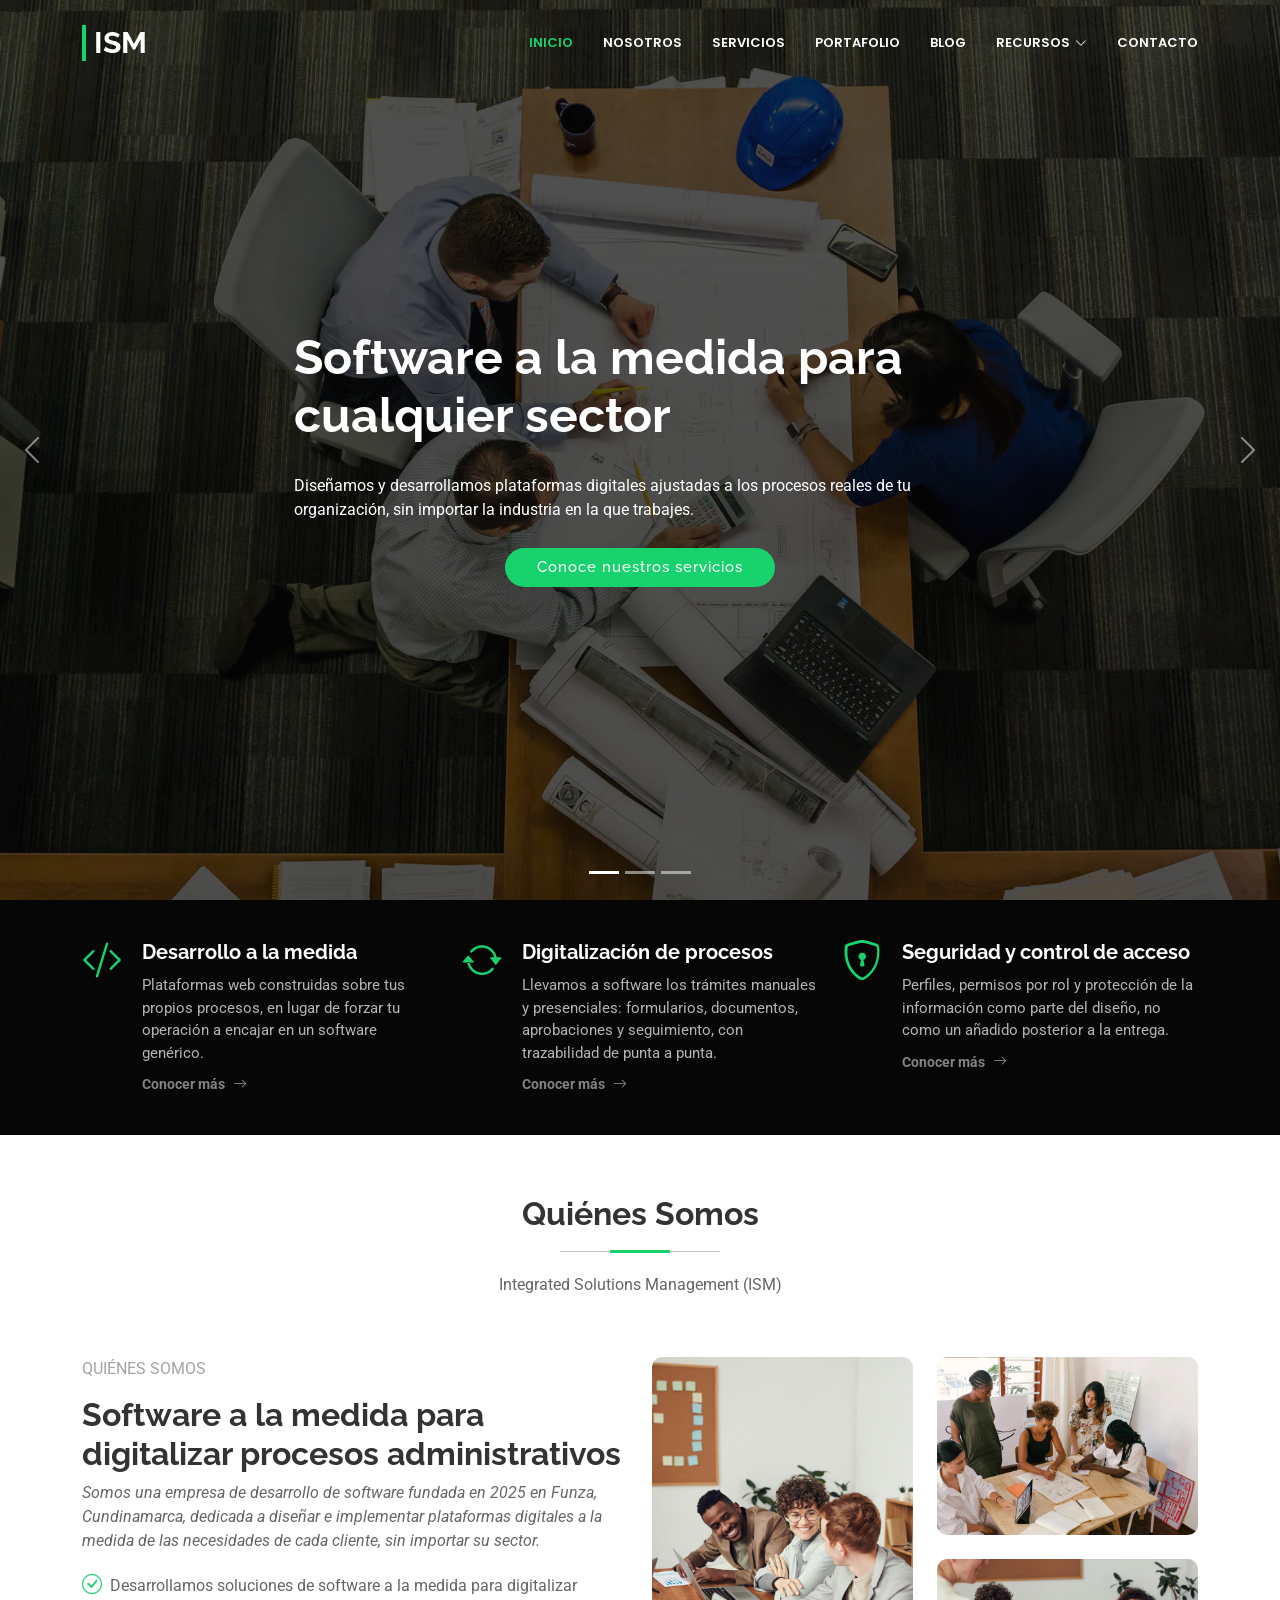
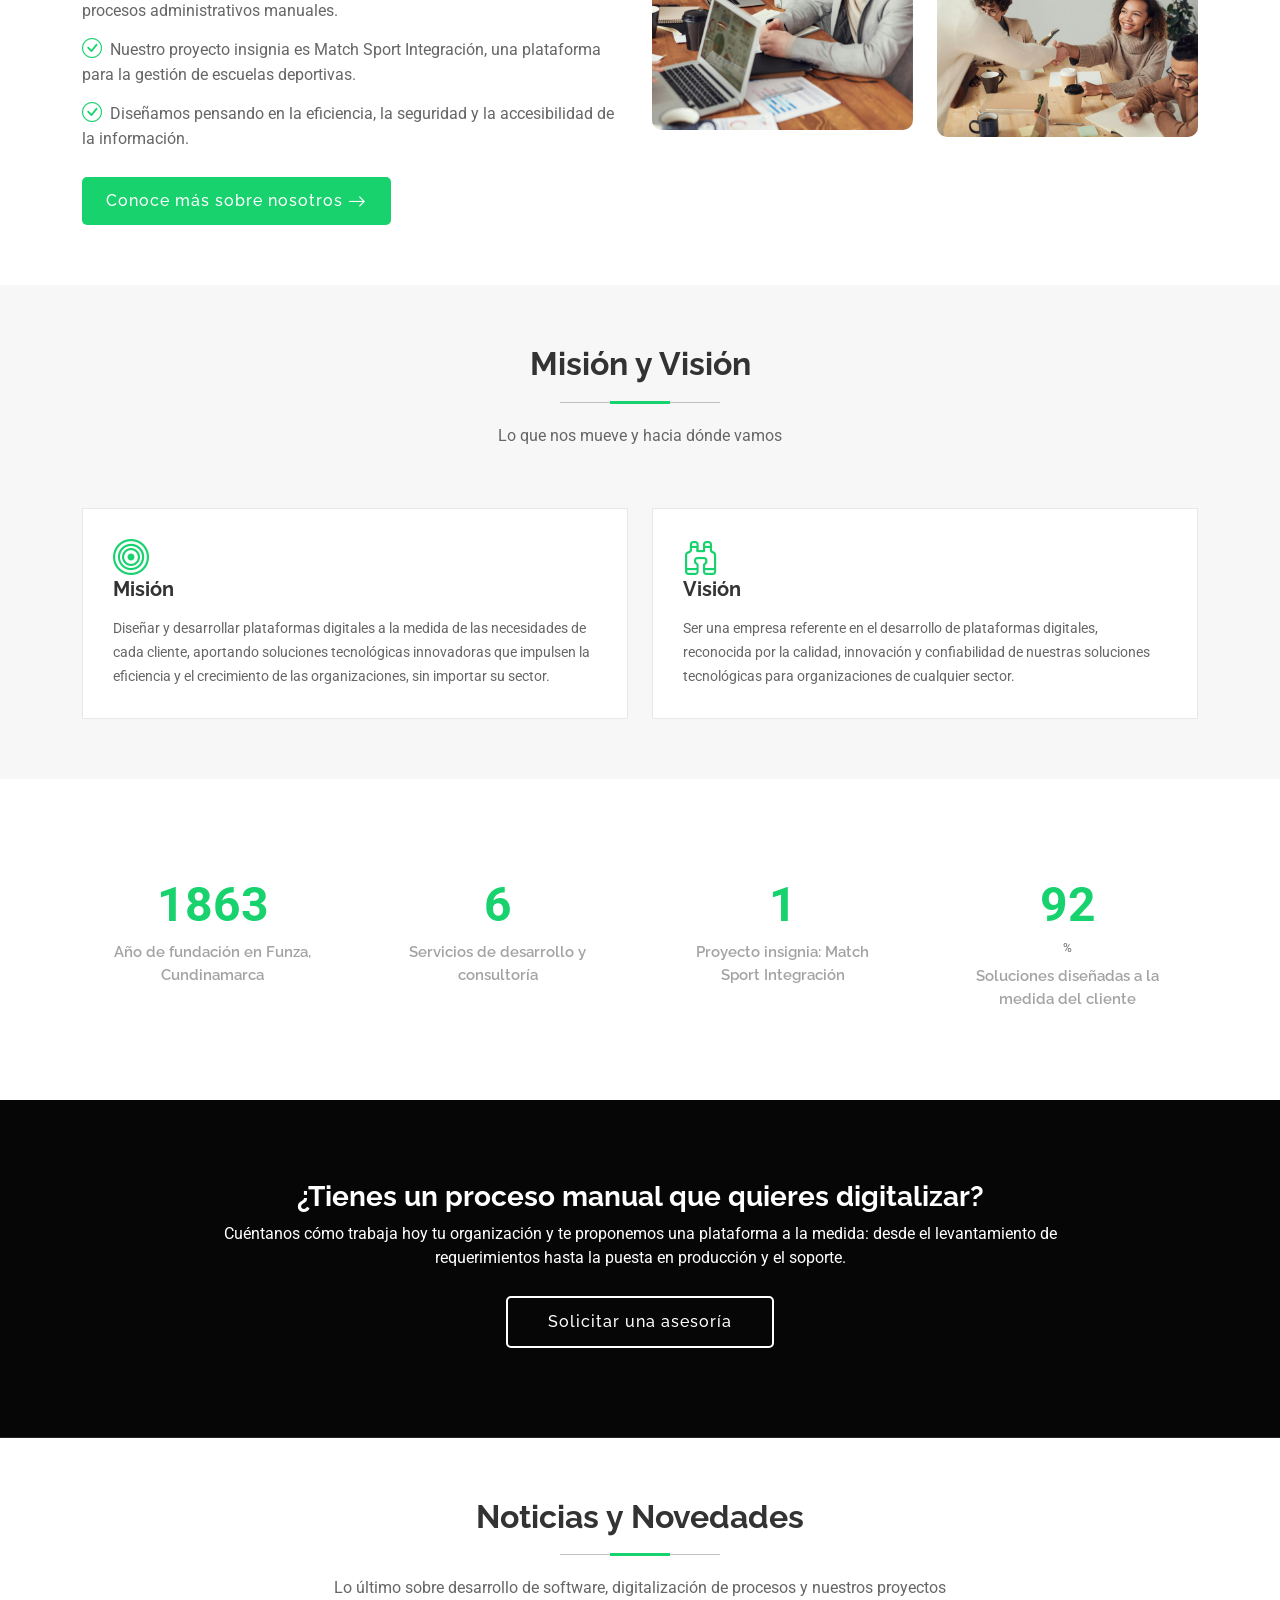
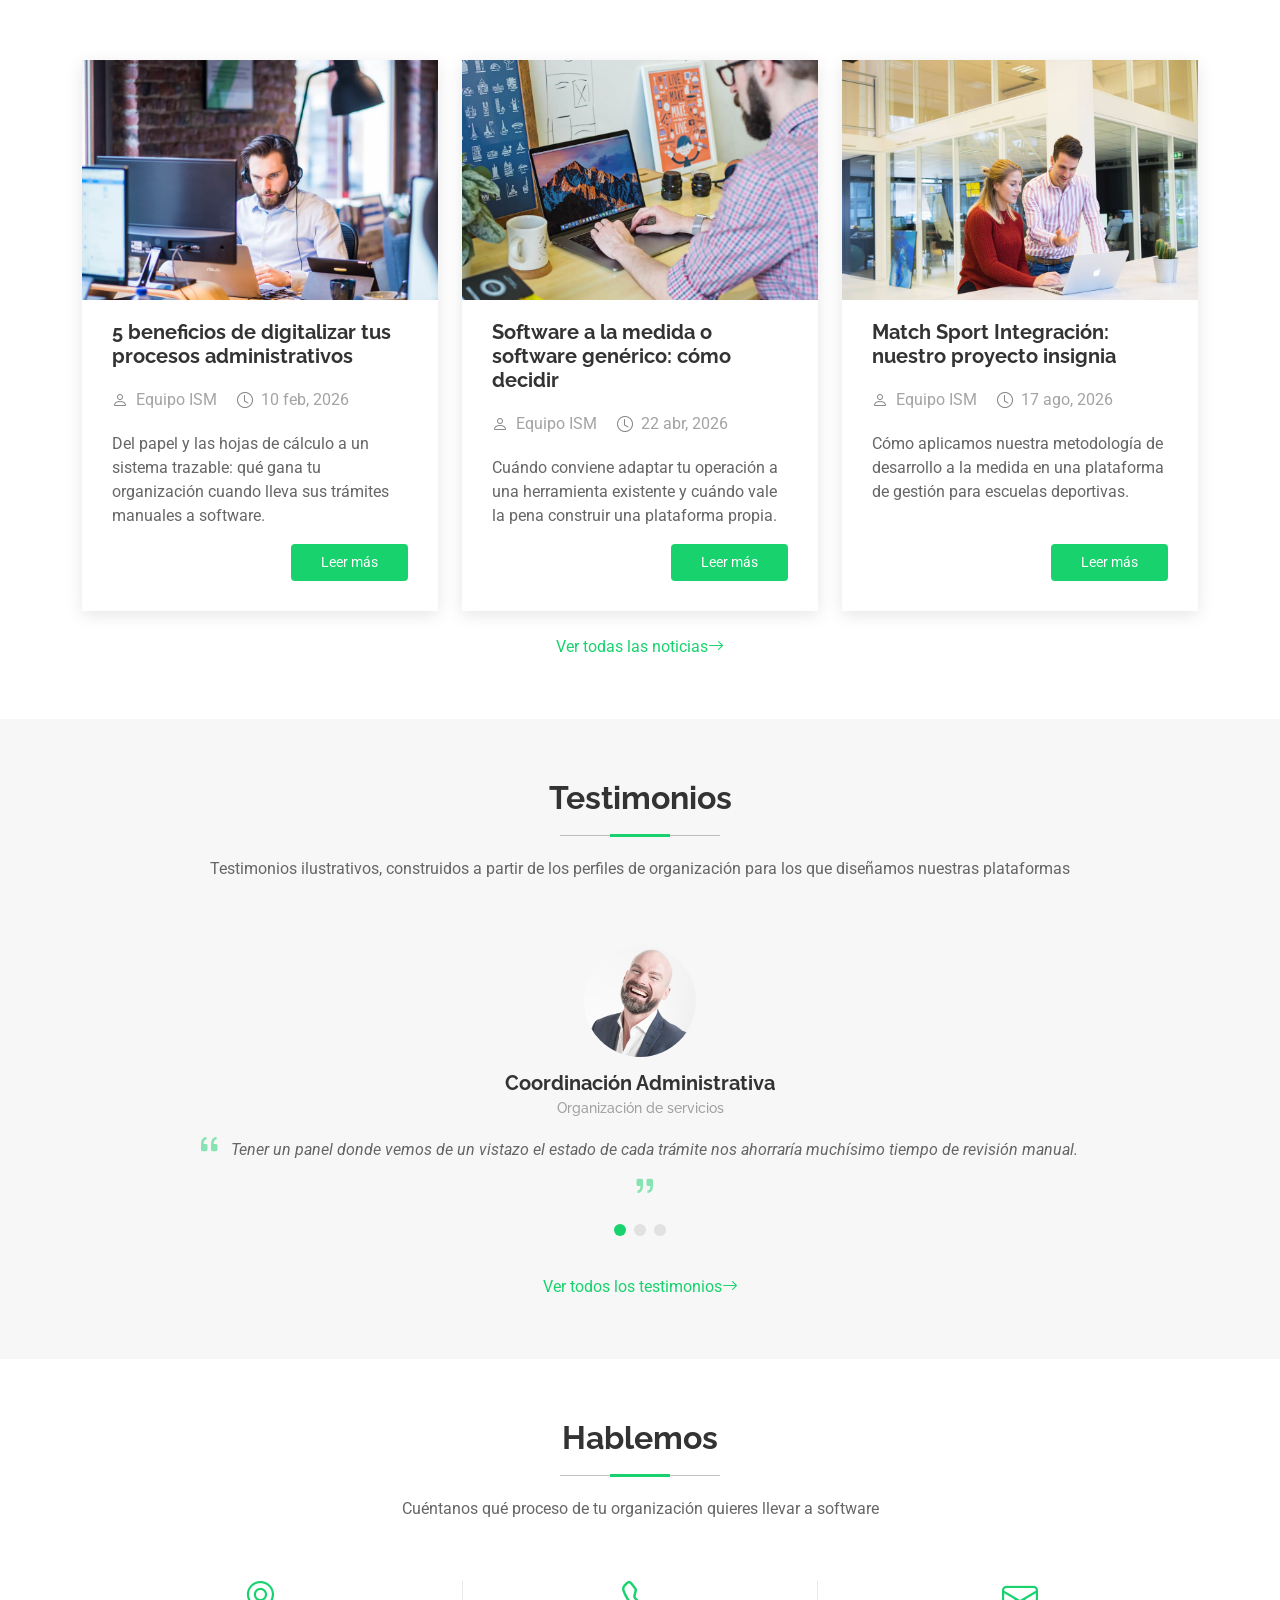
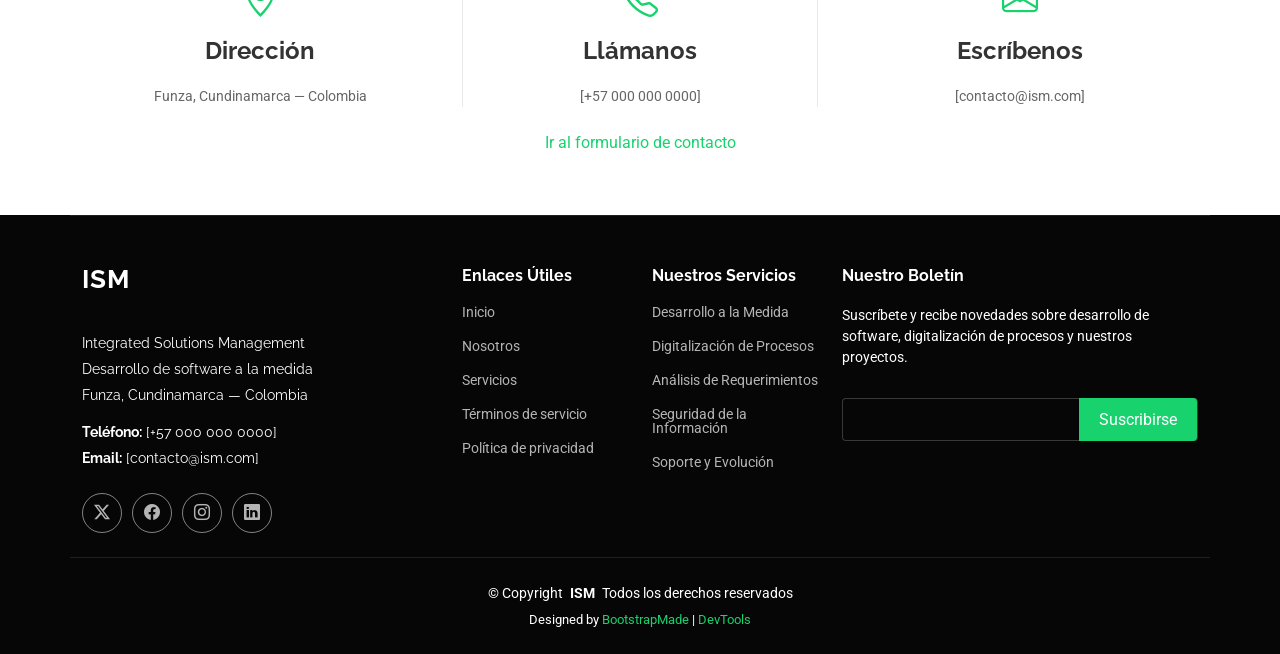
==== commit 03391149: "Reorientar el sitio: empresa de desarrollo de software a la medida Antes el sitio estaba enfocado ex" ====
--- a/index.html
+++ b/index.html
@@ -4,9 +4,9 @@
 <head>
   <meta charset="utf-8">
   <meta content="width=device-width, initial-scale=1.0" name="viewport">
-  <title>ISM | Integrated Solutions for Sports Management</title>
-  <meta name="description" content="ISM diseña e implementa Match Sport Integración, la plataforma que digitaliza la inscripción, la programación de clases y el seguimiento deportivo de escuelas de formación deportiva.">
-  <meta name="keywords" content="gestión deportiva, inscripciones en línea, escuela deportiva, software deportivo, Match Sport Integración">
+  <title>ISM | Desarrollo de Software a la Medida</title>
+  <meta name="description" content="ISM es una empresa de desarrollo de software fundada en 2025 en Funza, Cundinamarca. Diseñamos e implementamos plataformas digitales a la medida para organizaciones de cualquier sector.">
+  <meta name="keywords" content="desarrollo de software, software a la medida, plataformas digitales, digitalización de procesos, Funza, Cundinamarca">
 
   <!-- Favicons -->
   <link href="assets/img/favicon.png" rel="icon">
@@ -33,7 +33,7 @@
   * Updated: Aug 07 2024 with Bootstrap v5.3.3
   * Author: BootstrapMade.com
   * License: https://bootstrapmade.com/license/
-  * Content adapted for: ISM - Integrated Solutions for Sports Management
+  * Content adapted for: ISM - Integrated Solutions Management (desarrollo de software a la medida)
   ======================================================== -->
 </head>
 
@@ -79,29 +79,29 @@
       <div id="hero-carousel" class="carousel slide carousel-fade" data-bs-ride="carousel" data-bs-interval="5000">
 
         <div class="carousel-item active">
-          <img src="assets/img/hero-carousel/hero-carousel-1.jpg" alt="Alumnos en una escuela de formación deportiva">
+          <img src="assets/img/hero-carousel/hero-carousel-1.jpg" alt="Equipo de desarrollo de software trabajando en una plataforma digital">
           <div class="carousel-container">
-            <h2>Gestión deportiva 100% digital</h2>
-            <p>Match Sport Integración centraliza inscripciones, documentos, clases y seguimiento deportivo en una sola plataforma, para una escuela deportiva más eficiente y segura.</p>
-            <a href="services.html" class="btn-get-started">Conoce la plataforma</a>
+            <h2>Software a la medida para cualquier sector</h2>
+            <p>Diseñamos y desarrollamos plataformas digitales ajustadas a los procesos reales de tu organización, sin importar la industria en la que trabajes.</p>
+            <a href="services.html" class="btn-get-started">Conoce nuestros servicios</a>
           </div>
         </div><!-- End Carousel Item -->
 
         <div class="carousel-item">
-          <img src="assets/img/hero-carousel/hero-carousel-2.jpg" alt="Inscripción en línea a clases deportivas">
+          <img src="assets/img/hero-carousel/hero-carousel-2.jpg" alt="Digitalización de procesos administrativos manuales">
           <div class="carousel-container">
-            <h2>Inscripciones en línea, sin filas ni papeles</h2>
-            <p>Alumnos y acudientes completan el registro y cargan sus documentos de soporte desde el navegador, sin procesos presenciales ni formularios físicos.</p>
-            <a href="services.html#registro" class="btn-get-started">Ver cómo funciona</a>
+            <h2>Digitalizamos tus procesos manuales</h2>
+            <p>Convertimos formularios en papel, hojas de cálculo y trámites presenciales en flujos digitales trazables, seguros y accesibles desde cualquier dispositivo.</p>
+            <a href="services.html#digitalizacion" class="btn-get-started">Ver cómo trabajamos</a>
           </div>
         </div><!-- End Carousel Item -->
 
         <div class="carousel-item">
-          <img src="assets/img/hero-carousel/hero-carousel-3.jpg" alt="Seguimiento del avance deportivo de un alumno">
+          <img src="assets/img/hero-carousel/hero-carousel-3.jpg" alt="Análisis y levantamiento de requerimientos de software">
           <div class="carousel-container">
-            <h2>Acompaña el avance deportivo de cada alumno</h2>
-            <p>Profesores y administrativos registran metas y logros, mientras alumnos y acudientes consultan el progreso deportivo en tiempo real.</p>
-            <a href="contact.html" class="btn-get-started">Solicitar una demo</a>
+            <h2>De la idea al sistema en producción</h2>
+            <p>Levantamos los requerimientos, documentamos el alcance bajo estándares internacionales y construimos la plataforma que tu operación necesita.</p>
+            <a href="contact.html" class="btn-get-started">Solicitar una asesoría</a>
           </div>
         </div><!-- End Carousel Item -->
 
@@ -127,30 +127,30 @@
         <div class="row gy-4">
 
           <div class="col-lg-4 col-md-6 service-item d-flex" data-aos="fade-up" data-aos-delay="100">
-            <div class="icon flex-shrink-0"><i class="bi bi-clipboard-check"></i></div>
+            <div class="icon flex-shrink-0"><i class="bi bi-code-slash"></i></div>
             <div>
-              <h4 class="title">Inscripciones en línea</h4>
-              <p class="description">Registro, datos deportivos y documentos de soporte en un solo formulario digital, con validaciones automáticas para el aspirante y el acudiente.</p>
-              <a href="services.html" class="readmore stretched-link"><span>Conocer más</span><i class="bi bi-arrow-right"></i></a>
+              <h4 class="title">Desarrollo a la medida</h4>
+              <p class="description">Plataformas web construidas sobre tus propios procesos, en lugar de forzar tu operación a encajar en un software genérico.</p>
+              <a href="services.html#desarrollo" class="readmore stretched-link"><span>Conocer más</span><i class="bi bi-arrow-right"></i></a>
             </div>
           </div>
           <!-- End Service Item -->
 
           <div class="col-lg-4 col-md-6 service-item d-flex" data-aos="fade-up" data-aos-delay="200">
+            <div class="icon flex-shrink-0"><i class="bi bi-arrow-repeat"></i></div>
+            <div>
+              <h4 class="title">Digitalización de procesos</h4>
+              <p class="description">Llevamos a software los trámites manuales y presenciales: formularios, documentos, aprobaciones y seguimiento, con trazabilidad de punta a punta.</p>
+              <a href="services.html#digitalizacion" class="readmore stretched-link"><span>Conocer más</span><i class="bi bi-arrow-right"></i></a>
+            </div>
+          </div><!-- End Service Item -->
+
+          <div class="col-lg-4 col-md-6 service-item d-flex" data-aos="fade-up" data-aos-delay="300">
             <div class="icon flex-shrink-0"><i class="bi bi-shield-lock"></i></div>
             <div>
-              <h4 class="title">Gestión documental segura</h4>
-              <p class="description">Perfiles, documentos y contraseñas protegidos, con control de acceso diferenciado para los roles Admin, Profesor y Alumno.</p>
-              <a href="services.html" class="readmore stretched-link"><span>Conocer más</span><i class="bi bi-arrow-right"></i></a>
-            </div>
-          </div><!-- End Service Item -->
-
-          <div class="col-lg-4 col-md-6 service-item d-flex" data-aos="fade-up" data-aos-delay="300">
-            <div class="icon flex-shrink-0"><i class="bi bi-speedometer2"></i></div>
-            <div>
-              <h4 class="title">Panel administrativo centralizado</h4>
-              <p class="description">Visibilidad total de usuarios activos, inscripciones y documentos cargados, para una gestión ágil y trazable de la escuela deportiva.</p>
-              <a href="services.html" class="readmore stretched-link"><span>Conocer más</span><i class="bi bi-arrow-right"></i></a>
+              <h4 class="title">Seguridad y control de acceso</h4>
+              <p class="description">Perfiles, permisos por rol y protección de la información como parte del diseño, no como un añadido posterior a la entrega.</p>
+              <a href="services.html#seguridad" class="readmore stretched-link"><span>Conocer más</span><i class="bi bi-arrow-right"></i></a>
             </div>
           </div><!-- End Service Item -->
 
@@ -166,7 +166,7 @@
       <!-- Section Title -->
       <div class="container section-title" data-aos="fade-up">
         <h2>Quiénes Somos</h2>
-        <p>Integrated Solutions for Sports Management (ISM)</p>
+        <p>Integrated Solutions Management (ISM)</p>
       </div><!-- End Section Title -->
 
       <div class="container">
@@ -175,14 +175,14 @@
 
           <div class="col-lg-6 content" data-aos="fade-up" data-aos-delay="100">
             <p class="who-we-are">Quiénes Somos</p>
-            <h3>Estrategias administrativas para la gestión deportiva</h3>
+            <h3>Software a la medida para digitalizar procesos administrativos</h3>
             <p class="fst-italic">
-              Diseñamos e implementamos estrategias administrativas que permiten mejorar la gestión de documentos y los procesos de inscripción en organizaciones de formación deportiva, contribuyendo a una organización más eficiente y segura.
+              Somos una empresa de desarrollo de software fundada en 2025 en Funza, Cundinamarca, dedicada a diseñar e implementar plataformas digitales a la medida de las necesidades de cada cliente, sin importar su sector.
             </p>
             <ul>
-              <li><i class="bi bi-check-circle"></i> <span>Digitalizamos procesos administrativos que antes eran manuales y presenciales.</span></li>
-              <li><i class="bi bi-check-circle"></i> <span>Desarrollamos Match Sport Integración, nuestra plataforma para inscripción, clases y avance deportivo.</span></li>
-              <li><i class="bi bi-check-circle"></i> <span>Trabajamos junto al SENA como institución piloto del proyecto.</span></li>
+              <li><i class="bi bi-check-circle"></i> <span>Desarrollamos soluciones de software a la medida para digitalizar procesos administrativos manuales.</span></li>
+              <li><i class="bi bi-check-circle"></i> <span>Nuestro proyecto insignia es Match Sport Integración, una plataforma para la gestión de escuelas deportivas.</span></li>
+              <li><i class="bi bi-check-circle"></i> <span>Diseñamos pensando en la eficiencia, la seguridad y la accesibilidad de la información.</span></li>
             </ul>
             <a href="about.html" class="read-more"><span>Conoce más sobre nosotros</span><i class="bi bi-arrow-right"></i></a>
           </div>
@@ -190,15 +190,15 @@
           <div class="col-lg-6 about-images" data-aos="fade-up" data-aos-delay="200">
             <div class="row gy-4">
               <div class="col-lg-6">
-                <img src="assets/img/about-company-1.jpg" class="img-fluid" alt="Equipo de trabajo de ISM">
+                <img src="assets/img/about-company-1.jpg" class="img-fluid" alt="Equipo de desarrollo de ISM">
               </div>
               <div class="col-lg-6">
                 <div class="row gy-4">
                   <div class="col-lg-12">
-                    <img src="assets/img/about-company-2.jpg" class="img-fluid" alt="Reunión de planeación del proyecto">
+                    <img src="assets/img/about-company-2.jpg" class="img-fluid" alt="Reunión de planeación de un proyecto de software">
                   </div>
                   <div class="col-lg-12">
-                    <img src="assets/img/about-company-3.jpg" class="img-fluid" alt="Análisis de procesos administrativos">
+                    <img src="assets/img/about-company-3.jpg" class="img-fluid" alt="Análisis de procesos administrativos de un cliente">
                   </div>
                 </div>
               </div>
@@ -211,8 +211,41 @@
       </div>
     </section><!-- /About Section -->
 
+    <!-- Mision Vision Section -->
+    <section id="mision-vision-home" class="services section light-background">
+
+      <!-- Section Title -->
+      <div class="container section-title" data-aos="fade-up">
+        <h2>Misión y Visión</h2>
+        <p>Lo que nos mueve y hacia dónde vamos</p>
+      </div><!-- End Section Title -->
+
+      <div class="container">
+        <div class="row gy-4 justify-content-center">
+
+          <div class="col-lg-6" data-aos="fade-up" data-aos-delay="100">
+            <div class="service-item position-relative h-100">
+              <i class="bi bi-bullseye icon"></i>
+              <h4 class="title">Misión</h4>
+              <p class="description">Diseñar y desarrollar plataformas digitales a la medida de las necesidades de cada cliente, aportando soluciones tecnológicas innovadoras que impulsen la eficiencia y el crecimiento de las organizaciones, sin importar su sector.</p>
+            </div>
+          </div><!-- End Item -->
+
+          <div class="col-lg-6" data-aos="fade-up" data-aos-delay="200">
+            <div class="service-item position-relative h-100">
+              <i class="bi bi-binoculars icon"></i>
+              <h4 class="title">Visión</h4>
+              <p class="description">Ser una empresa referente en el desarrollo de plataformas digitales, reconocida por la calidad, innovación y confiabilidad de nuestras soluciones tecnológicas para organizaciones de cualquier sector.</p>
+            </div>
+          </div><!-- End Item -->
+
+        </div>
+      </div>
+
+    </section><!-- /Mision Vision Section -->
+
     <!-- Stats Section -->
-    <section id="stats" class="stats section light-background">
+    <section id="stats" class="stats section">
 
       <div class="container" data-aos="fade-up" data-aos-delay="100">
 
@@ -220,29 +253,29 @@
 
           <div class="col-lg-3 col-md-6">
             <div class="stats-item text-center w-100 h-100">
-              <span data-purecounter-start="0" data-purecounter-end="8" data-purecounter-duration="1" class="purecounter"></span>
-              <p>Requerimientos funcionales cubiertos</p>
+              <span data-purecounter-start="0" data-purecounter-end="2025" data-purecounter-duration="1" data-purecounter-separator="false" class="purecounter"></span>
+              <p>Año de fundación en Funza, Cundinamarca</p>
             </div>
           </div><!-- End Stats Item -->
 
           <div class="col-lg-3 col-md-6">
             <div class="stats-item text-center w-100 h-100">
-              <span data-purecounter-start="0" data-purecounter-end="3" data-purecounter-duration="1" class="purecounter"></span>
-              <p>Roles de usuario gestionados</p>
+              <span data-purecounter-start="0" data-purecounter-end="6" data-purecounter-duration="1" class="purecounter"></span>
+              <p>Servicios de desarrollo y consultoría</p>
             </div>
           </div><!-- End Stats Item -->
 
           <div class="col-lg-3 col-md-6">
             <div class="stats-item text-center w-100 h-100">
               <span data-purecounter-start="0" data-purecounter-end="1" data-purecounter-duration="1" class="purecounter"></span>
-              <p>Institución piloto (SENA)</p>
+              <p>Proyecto insignia: Match Sport Integración</p>
             </div>
           </div><!-- End Stats Item -->
 
           <div class="col-lg-3 col-md-6">
             <div class="stats-item text-center w-100 h-100">
               <span data-purecounter-start="0" data-purecounter-end="100" data-purecounter-duration="1" class="purecounter"></span><sup>%</sup>
-              <p>Meta de digitalización del proceso de inscripción</p>
+              <p>Soluciones diseñadas a la medida del cliente</p>
             </div>
           </div><!-- End Stats Item -->
 
@@ -261,9 +294,9 @@
         <div class="row justify-content-center" data-aos="zoom-in" data-aos-delay="100">
           <div class="col-xl-10">
             <div class="text-center">
-              <h3>¿List@ para digitalizar la gestión de tu escuela deportiva?</h3>
-              <p>Agenda una demo y descubre cómo Match Sport Integración optimiza las inscripciones, la programación de clases y el seguimiento del avance deportivo de tu institución.</p>
-              <a class="cta-btn" href="contact.html">Solicitar una demo</a>
+              <h3>¿Tienes un proceso manual que quieres digitalizar?</h3>
+              <p>Cuéntanos cómo trabaja hoy tu organización y te proponemos una plataforma a la medida: desde el levantamiento de requerimientos hasta la puesta en producción y el soporte.</p>
+              <a class="cta-btn" href="contact.html">Solicitar una asesoría</a>
             </div>
           </div>
         </div>
@@ -277,7 +310,7 @@
       <!-- Section Title -->
       <div class="container section-title" data-aos="fade-up">
         <h2>Noticias y Novedades</h2>
-        <p>Lo último sobre Match Sport Integración y la gestión de escuelas deportivas</p>
+        <p>Lo último sobre desarrollo de software, digitalización de procesos y nuestros proyectos</p>
       </div><!-- End Section Title -->
 
       <div class="container">
@@ -289,7 +322,7 @@
                 <img src="assets/img/blog/blog-1.jpg" alt="" class="img-fluid">
               </div>
               <h2 class="title">
-                <a href="blog-details.html">5 beneficios de digitalizar la inscripción de tu escuela deportiva</a>
+                <a href="blog-details.html">5 beneficios de digitalizar tus procesos administrativos</a>
               </h2>
               <div class="meta-top">
                 <ul>
@@ -298,7 +331,7 @@
                 </ul>
               </div>
               <div class="content">
-                <p>De la fila presencial al formulario en línea: así reduce Match Sport Integración el tiempo y el papeleo del proceso de matrícula.</p>
+                <p>Del papel y las hojas de cálculo a un sistema trazable: qué gana tu organización cuando lleva sus trámites manuales a software.</p>
               </div>
               <div class="read-more mt-auto align-self-end">
                 <a href="blog-details.html">Leer más</a>
@@ -312,7 +345,7 @@
                 <img src="assets/img/blog/blog-2.jpg" alt="" class="img-fluid">
               </div>
               <h2 class="title">
-                <a href="blog-details.html">Cómo acompañamos el avance deportivo de cada alumno</a>
+                <a href="blog.html">Software a la medida o software genérico: cómo decidir</a>
               </h2>
               <div class="meta-top">
                 <ul>
@@ -321,10 +354,10 @@
                 </ul>
               </div>
               <div class="content">
-                <p>Profesores registran metas y logros; alumnos y acudientes consultan el progreso deportivo desde su propio perfil.</p>
+                <p>Cuándo conviene adaptar tu operación a una herramienta existente y cuándo vale la pena construir una plataforma propia.</p>
               </div>
               <div class="read-more mt-auto align-self-end">
-                <a href="blog-details.html">Leer más</a>
+                <a href="blog.html">Leer más</a>
               </div>
             </article>
           </div><!-- End post list item -->
@@ -335,7 +368,7 @@
                 <img src="assets/img/blog/blog-4.jpg" alt="" class="img-fluid">
               </div>
               <h2 class="title">
-                <a href="blog-details.html">SENA, institución piloto de Match Sport Integración</a>
+                <a href="portfolio-details.html">Match Sport Integración: nuestro proyecto insignia</a>
               </h2>
               <div class="meta-top">
                 <ul>
@@ -344,10 +377,10 @@
                 </ul>
               </div>
               <div class="content">
-                <p>Contamos cómo nació el proyecto junto al SENA y qué aprendimos durante el levantamiento de requerimientos.</p>
+                <p>Cómo aplicamos nuestra metodología de desarrollo a la medida en una plataforma de gestión para escuelas deportivas.</p>
               </div>
               <div class="read-more mt-auto align-self-end">
-                <a href="blog-details.html">Leer más</a>
+                <a href="portfolio-details.html">Leer más</a>
               </div>
             </article>
           </div><!-- End post list item -->
@@ -362,12 +395,12 @@
     </section><!-- /News Section -->
 
     <!-- Testimonials Section -->
-    <section id="testimonials" class="testimonials section">
+    <section id="testimonials" class="testimonials section light-background">
 
       <!-- Section Title -->
       <div class="container section-title" data-aos="fade-up">
         <h2>Testimonios</h2>
-        <p>Testimonios ilustrativos, construidos a partir de los perfiles de usuario definidos para la plataforma (Admin, Profesor y Alumno/Acudiente)</p>
+        <p>Testimonios ilustrativos, construidos a partir de los perfiles de organización para los que diseñamos nuestras plataformas</p>
       </div><!-- End Section Title -->
 
       <div class="container" data-aos="fade-up" data-aos-delay="100">
@@ -394,10 +427,10 @@
               <div class="testimonial-item">
                 <img src="assets/img/testimonials/testimonials-1.jpg" class="testimonial-img" alt="">
                 <h3>Coordinación Administrativa</h3>
-                <h4>Rol Admin en la plataforma</h4>
+                <h4>Organización de servicios</h4>
                 <p>
                   <i class="bi bi-quote quote-icon-left"></i>
-                  <span>Tener un panel donde vemos de un vistazo los usuarios activos y los documentos cargados nos ahorraría muchísimo tiempo de revisión manual.</span>
+                  <span>Tener un panel donde vemos de un vistazo el estado de cada trámite nos ahorraría muchísimo tiempo de revisión manual.</span>
                   <i class="bi bi-quote quote-icon-right"></i>
                 </p>
               </div>
@@ -406,11 +439,11 @@
             <div class="swiper-slide">
               <div class="testimonial-item">
                 <img src="assets/img/testimonials/testimonials-2.jpg" class="testimonial-img" alt="">
-                <h3>Profesor de Escuela Deportiva</h3>
-                <h4>Rol Profesor en la plataforma</h4>
+                <h3>Dirección de Operaciones</h3>
+                <h4>Institución educativa</h4>
                 <p>
                   <i class="bi bi-quote quote-icon-left"></i>
-                  <span>Poder programar mis clases y registrar el avance de cada estudiante desde un mismo lugar hace que el seguimiento sea mucho más claro.</span>
+                  <span>Necesitábamos un sistema que se ajustara a nuestro proceso, no un producto enlatado al que tuviéramos que adaptarnos.</span>
                   <i class="bi bi-quote quote-icon-right"></i>
                 </p>
               </div>
@@ -419,11 +452,11 @@
             <div class="swiper-slide">
               <div class="testimonial-item">
                 <img src="assets/img/testimonials/testimonials-3.jpg" class="testimonial-img" alt="">
-                <h3>Acudiente de un Alumno</h3>
-                <h4>Familia usuaria de Match Sport Integración</h4>
+                <h3>Usuario Final</h3>
+                <h4>Plataforma de atención al público</h4>
                 <p>
                   <i class="bi bi-quote quote-icon-left"></i>
-                  <span>Inscribir a mi hijo sin tener que ir presencialmente a entregar cada documento es justo lo que necesitábamos como familia.</span>
+                  <span>Poder hacer todo el trámite en línea, sin desplazarme ni entregar papeles en físico, es justo lo que se necesitaba.</span>
                   <i class="bi bi-quote quote-icon-right"></i>
                 </p>
               </div>
@@ -447,7 +480,7 @@
       <!-- Section Title -->
       <div class="container section-title" data-aos="fade-up">
         <h2>Hablemos</h2>
-        <p>¿Tienes una escuela o academia deportiva? Cuéntanos tu proceso de inscripción actual</p>
+        <p>Cuéntanos qué proceso de tu organización quieres llevar a software</p>
       </div><!-- End Section Title -->
 
       <div class="container" data-aos="fade-up" data-aos-delay="100">
@@ -458,7 +491,7 @@
             <div class="info-item d-flex flex-column justify-content-center align-items-center">
               <i class="bi bi-geo-alt"></i>
               <h3>Dirección</h3>
-              <p>[Dirección de la empresa]</p>
+              <p>Funza, Cundinamarca — Colombia</p>
             </div>
           </div><!-- End Info Item -->
 
@@ -499,8 +532,9 @@
             <span class="sitename">ISM</span>
           </a>
           <div class="footer-contact pt-3">
-            <p>Integrated Solutions for Sports Management</p>
-            <p>[Dirección de la empresa]</p>
+            <p>Integrated Solutions Management</p>
+            <p>Desarrollo de software a la medida</p>
+            <p>Funza, Cundinamarca — Colombia</p>
             <p class="mt-3"><strong>Teléfono:</strong> <span>[+57 000 000 0000]</span></p>
             <p><strong>Email:</strong> <span>[contacto@ism.com]</span></p>
           </div>
@@ -526,17 +560,18 @@
         <div class="col-lg-2 col-md-3 footer-links">
           <h4>Nuestros Servicios</h4>
           <ul>
-            <li><a href="services.html#registro">Registro e Inscripción</a></li>
-            <li><a href="services.html#perfil">Perfil y Documentos</a></li>
-            <li><a href="services.html#clases">Programación de Clases</a></li>
-            <li><a href="services.html#avance">Avance Deportivo</a></li>
-            <li><a href="services.html#admin">Panel Administrativo</a></li>
+            <li><a href="services.html#desarrollo">Desarrollo a la Medida</a></li>
+            <li><a href="services.html#digitalizacion">Digitalización de Procesos</a></li>
+            <li><a href="services.html#requerimientos">Análisis de Requerimientos</a></li>
+            <li><a href="services.html#seguridad">Seguridad de la Información</a></li>
+            <li><a href="services.html#soporte">Soporte y Evolución</a></li>
+
           </ul>
         </div>
 
         <div class="col-lg-4 col-md-12 footer-newsletter">
           <h4>Nuestro Boletín</h4>
-          <p>Suscríbete para recibir las últimas noticias sobre Match Sport Integración y el sector deportivo.</p>
+          <p>Suscríbete y recibe novedades sobre desarrollo de software, digitalización de procesos y nuestros proyectos.</p>
           <form action="forms/newsletter.php" method="post" class="php-email-form">
             <div class="newsletter-form"><input type="email" name="email"><input type="submit" value="Suscribirse"></div>
             <div class="loading">Cargando</div>
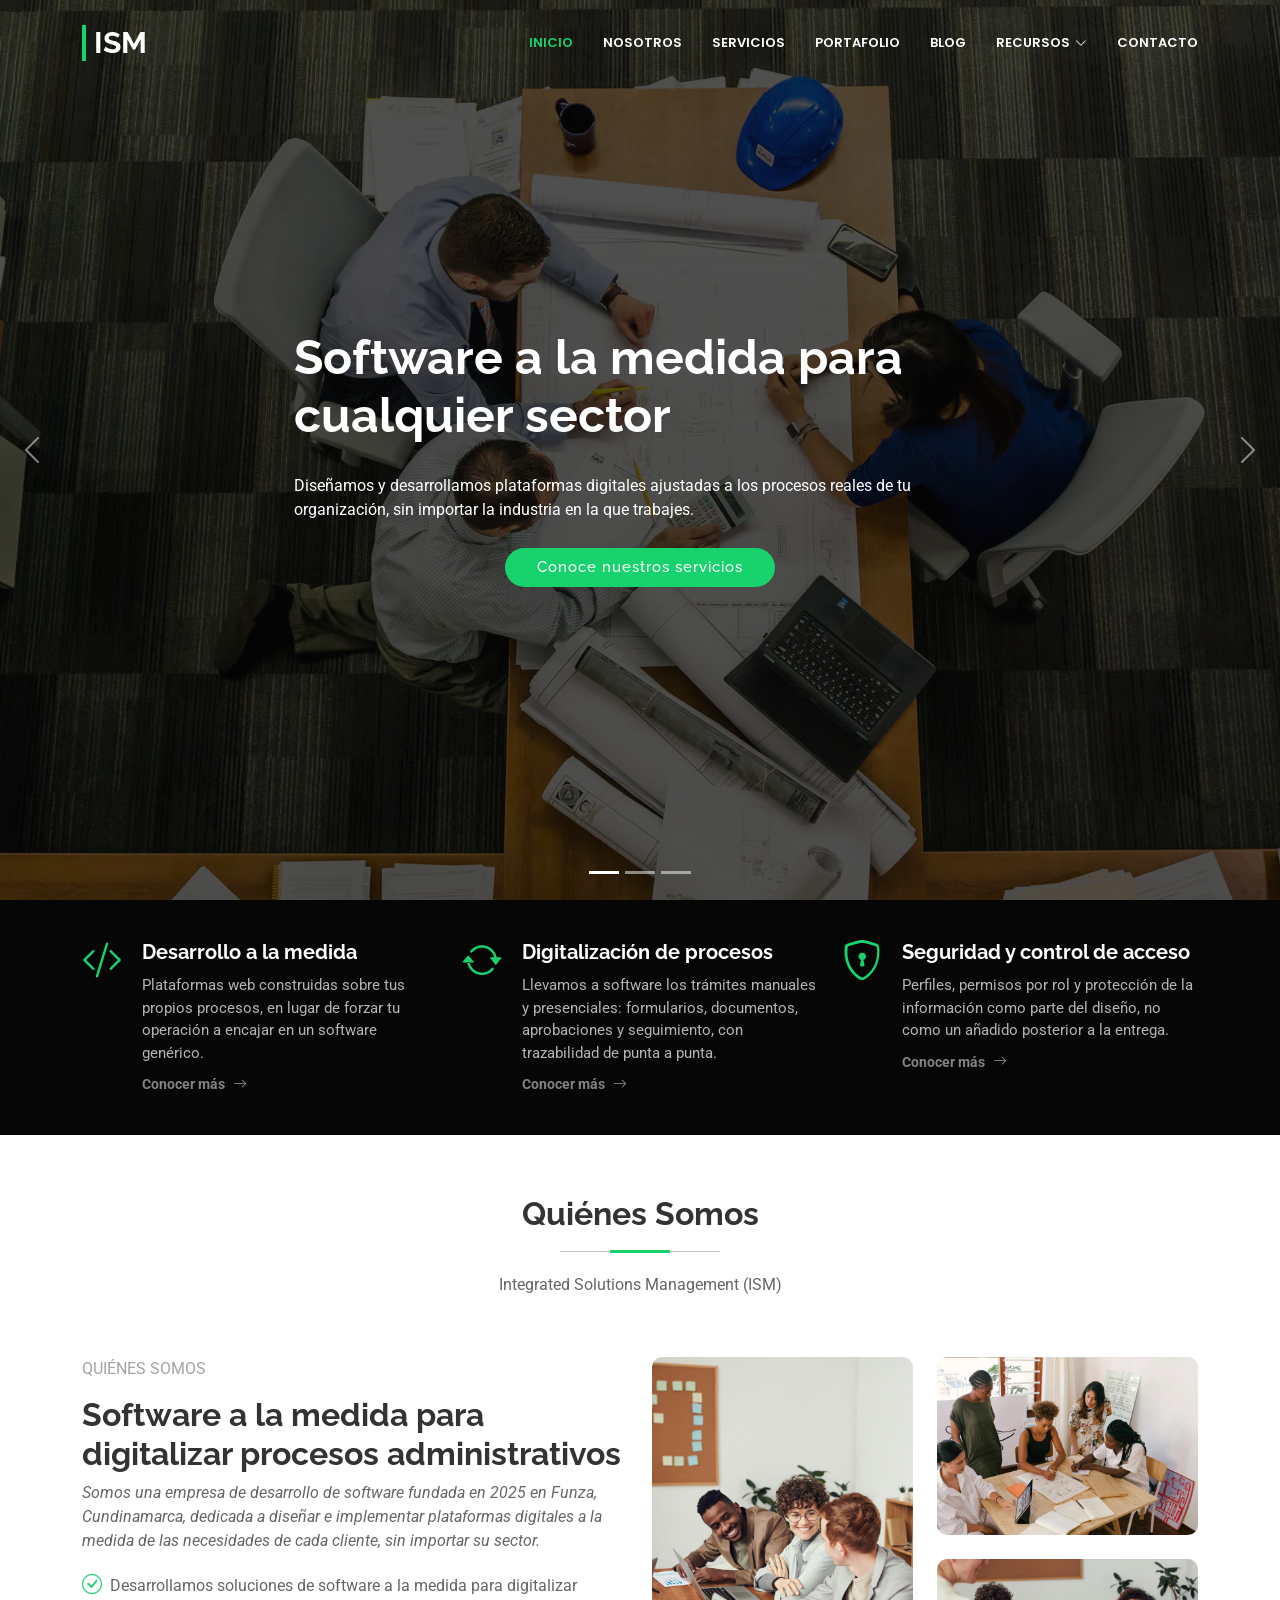
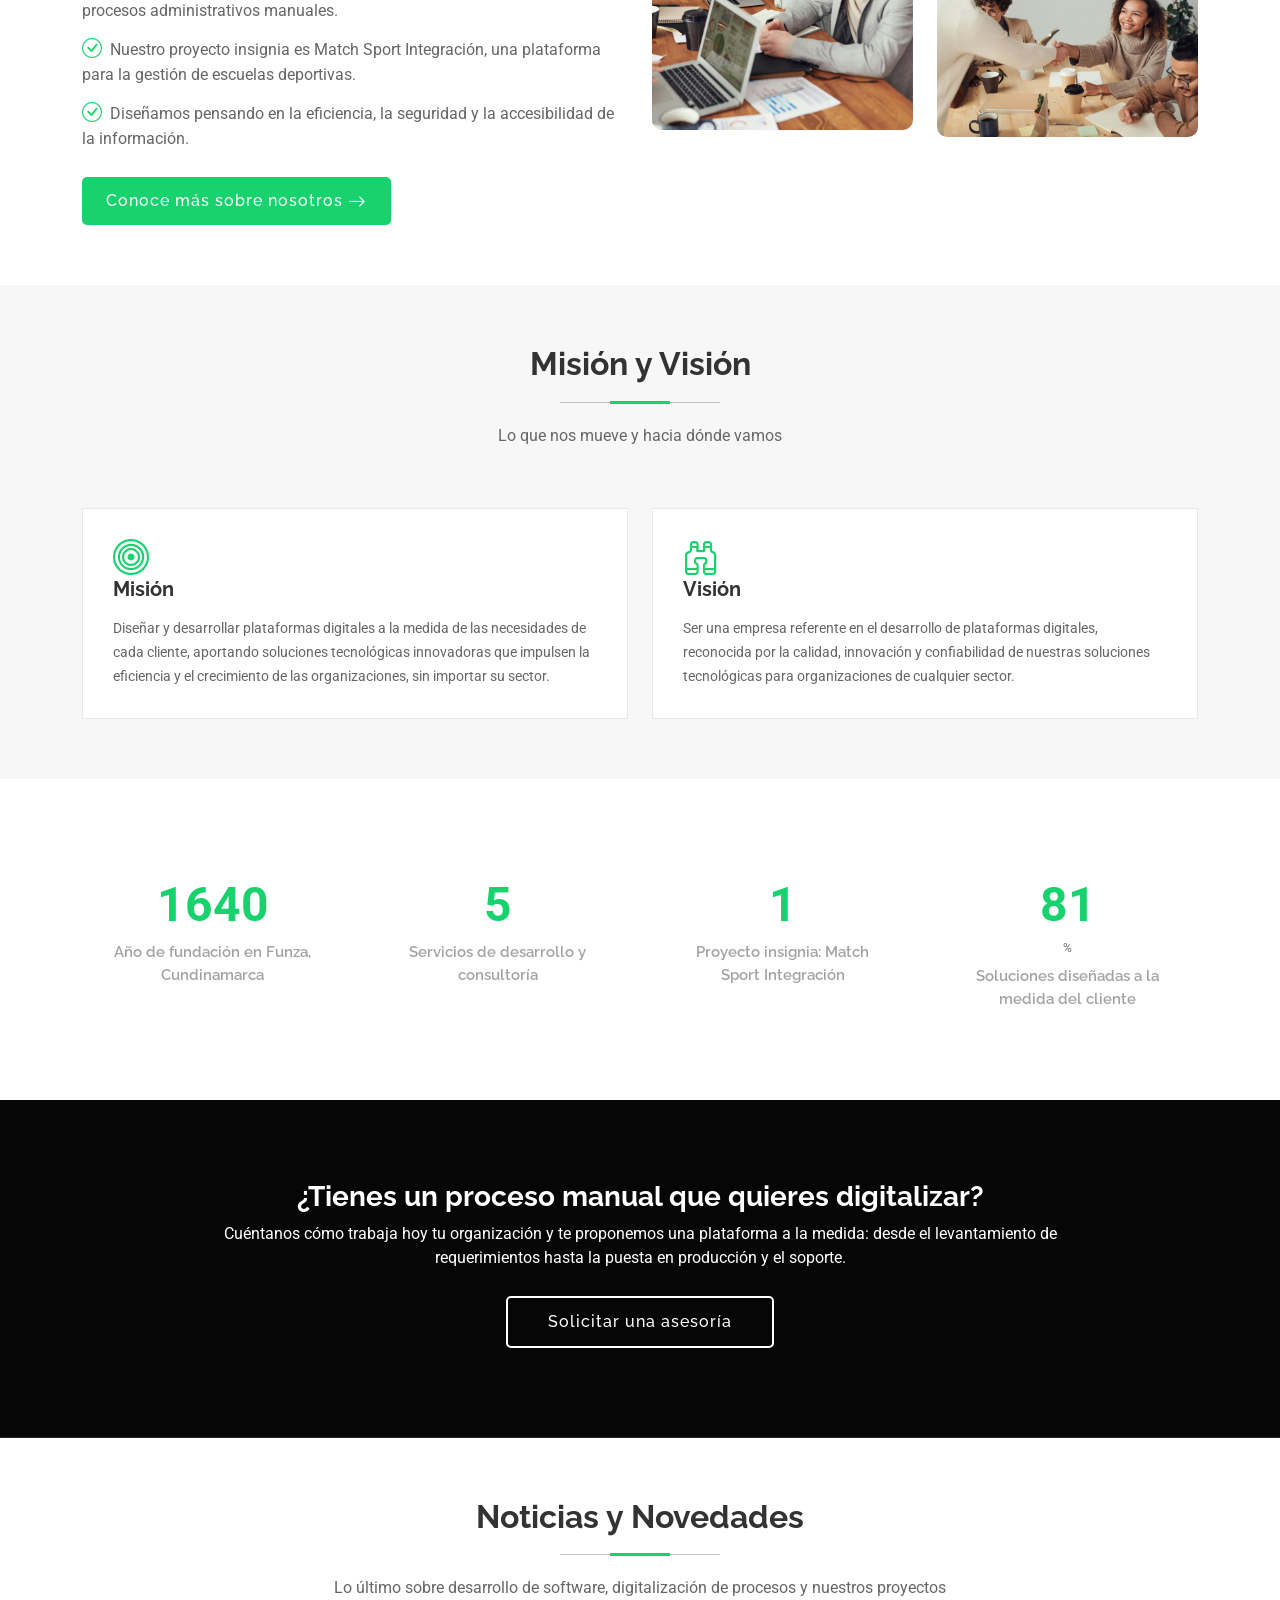
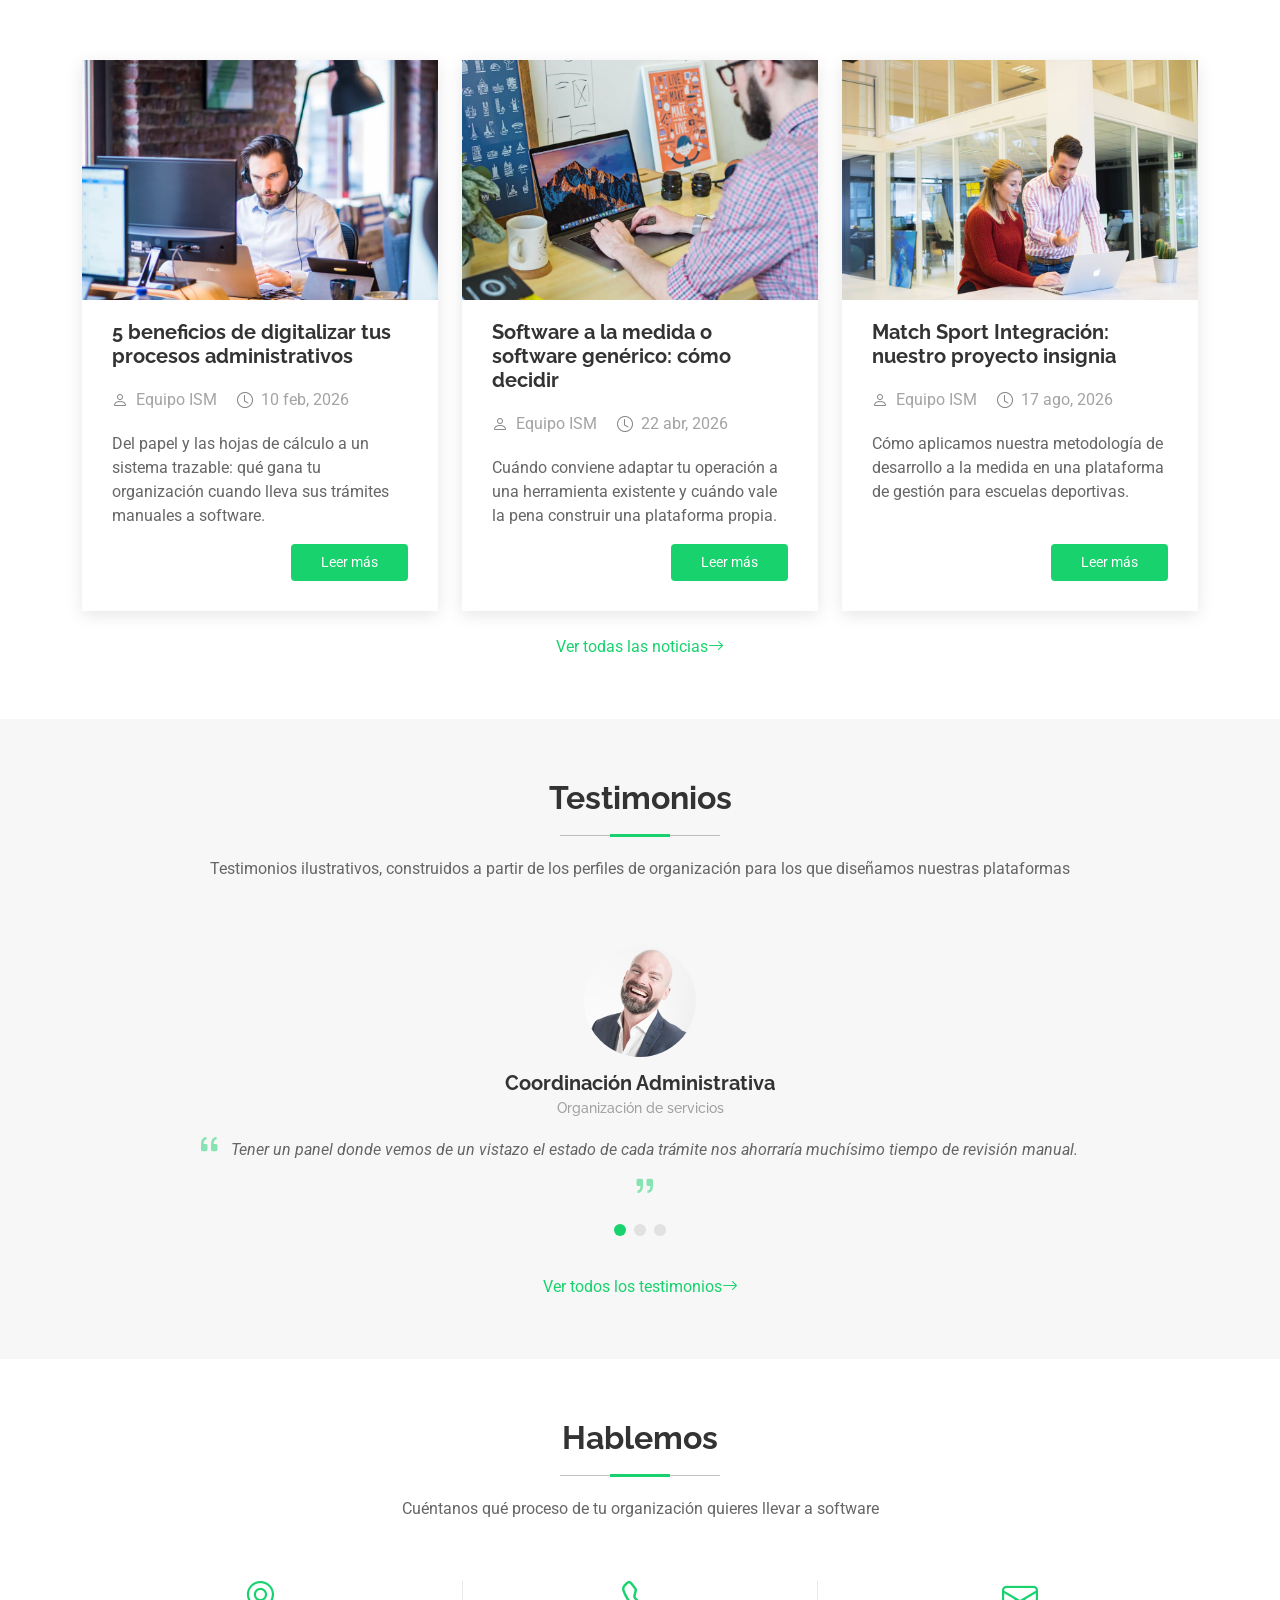
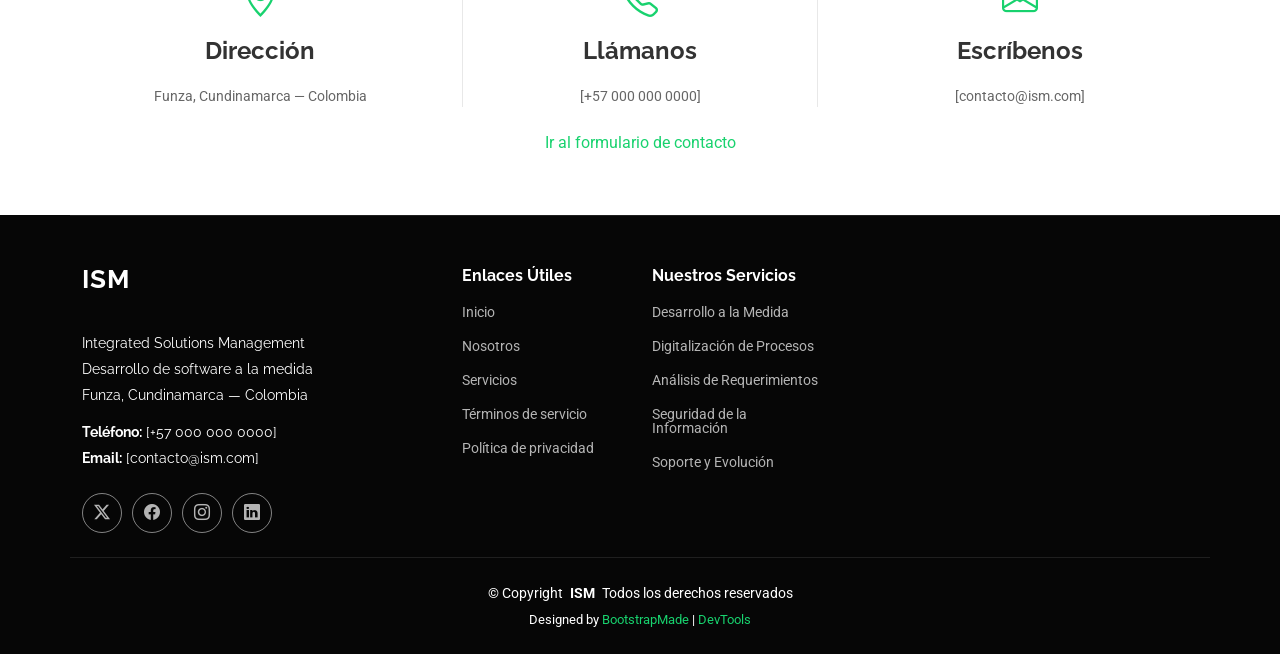
==== commit 9d58bade: "Quitar mapa y formulario de contacto y boletín del footer - contact.html: eliminado el mapa embebido" ====
--- a/index.html
+++ b/index.html
@@ -568,18 +568,6 @@
 
           </ul>
         </div>
-
-        <div class="col-lg-4 col-md-12 footer-newsletter">
-          <h4>Nuestro Boletín</h4>
-          <p>Suscríbete y recibe novedades sobre desarrollo de software, digitalización de procesos y nuestros proyectos.</p>
-          <form action="forms/newsletter.php" method="post" class="php-email-form">
-            <div class="newsletter-form"><input type="email" name="email"><input type="submit" value="Suscribirse"></div>
-            <div class="loading">Cargando</div>
-            <div class="error-message"></div>
-            <div class="sent-message">Tu solicitud de suscripción ha sido enviada. ¡Gracias!</div>
-          </form>
-        </div>
-
       </div>
     </div>
 
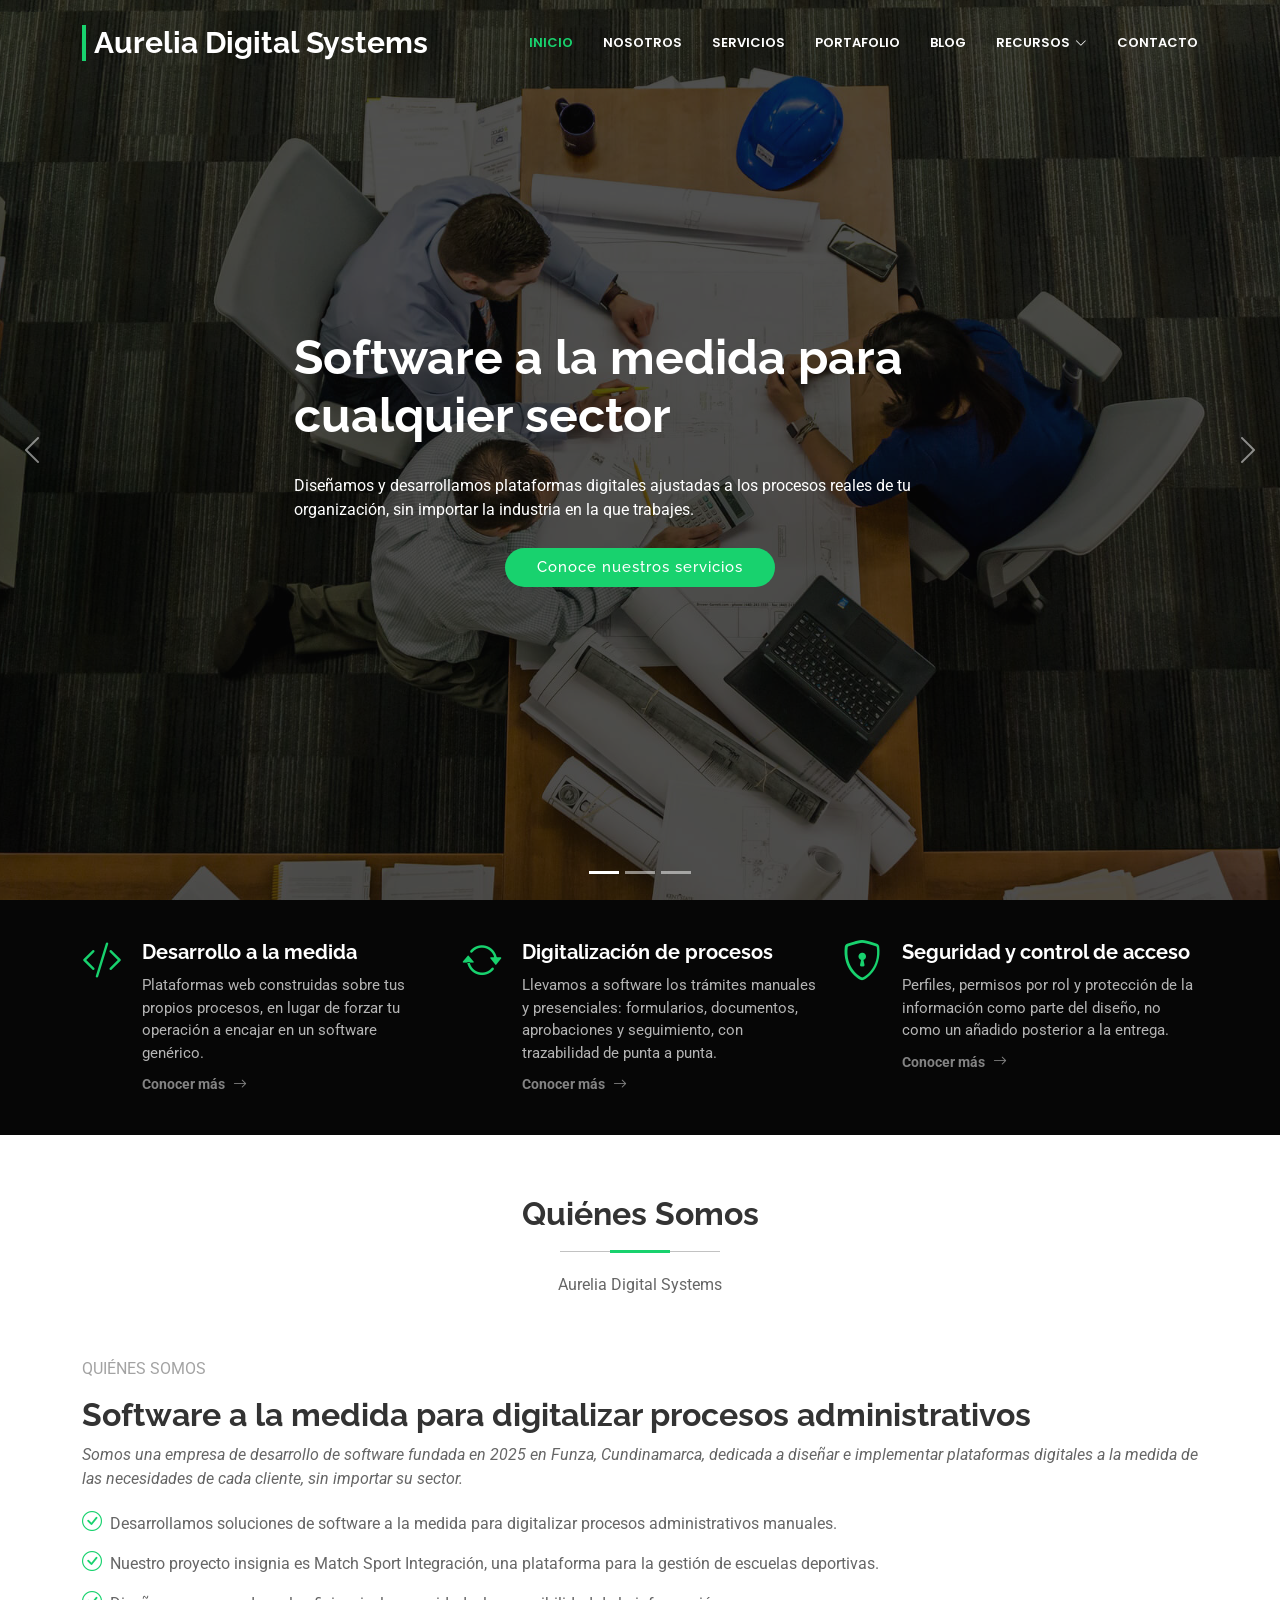
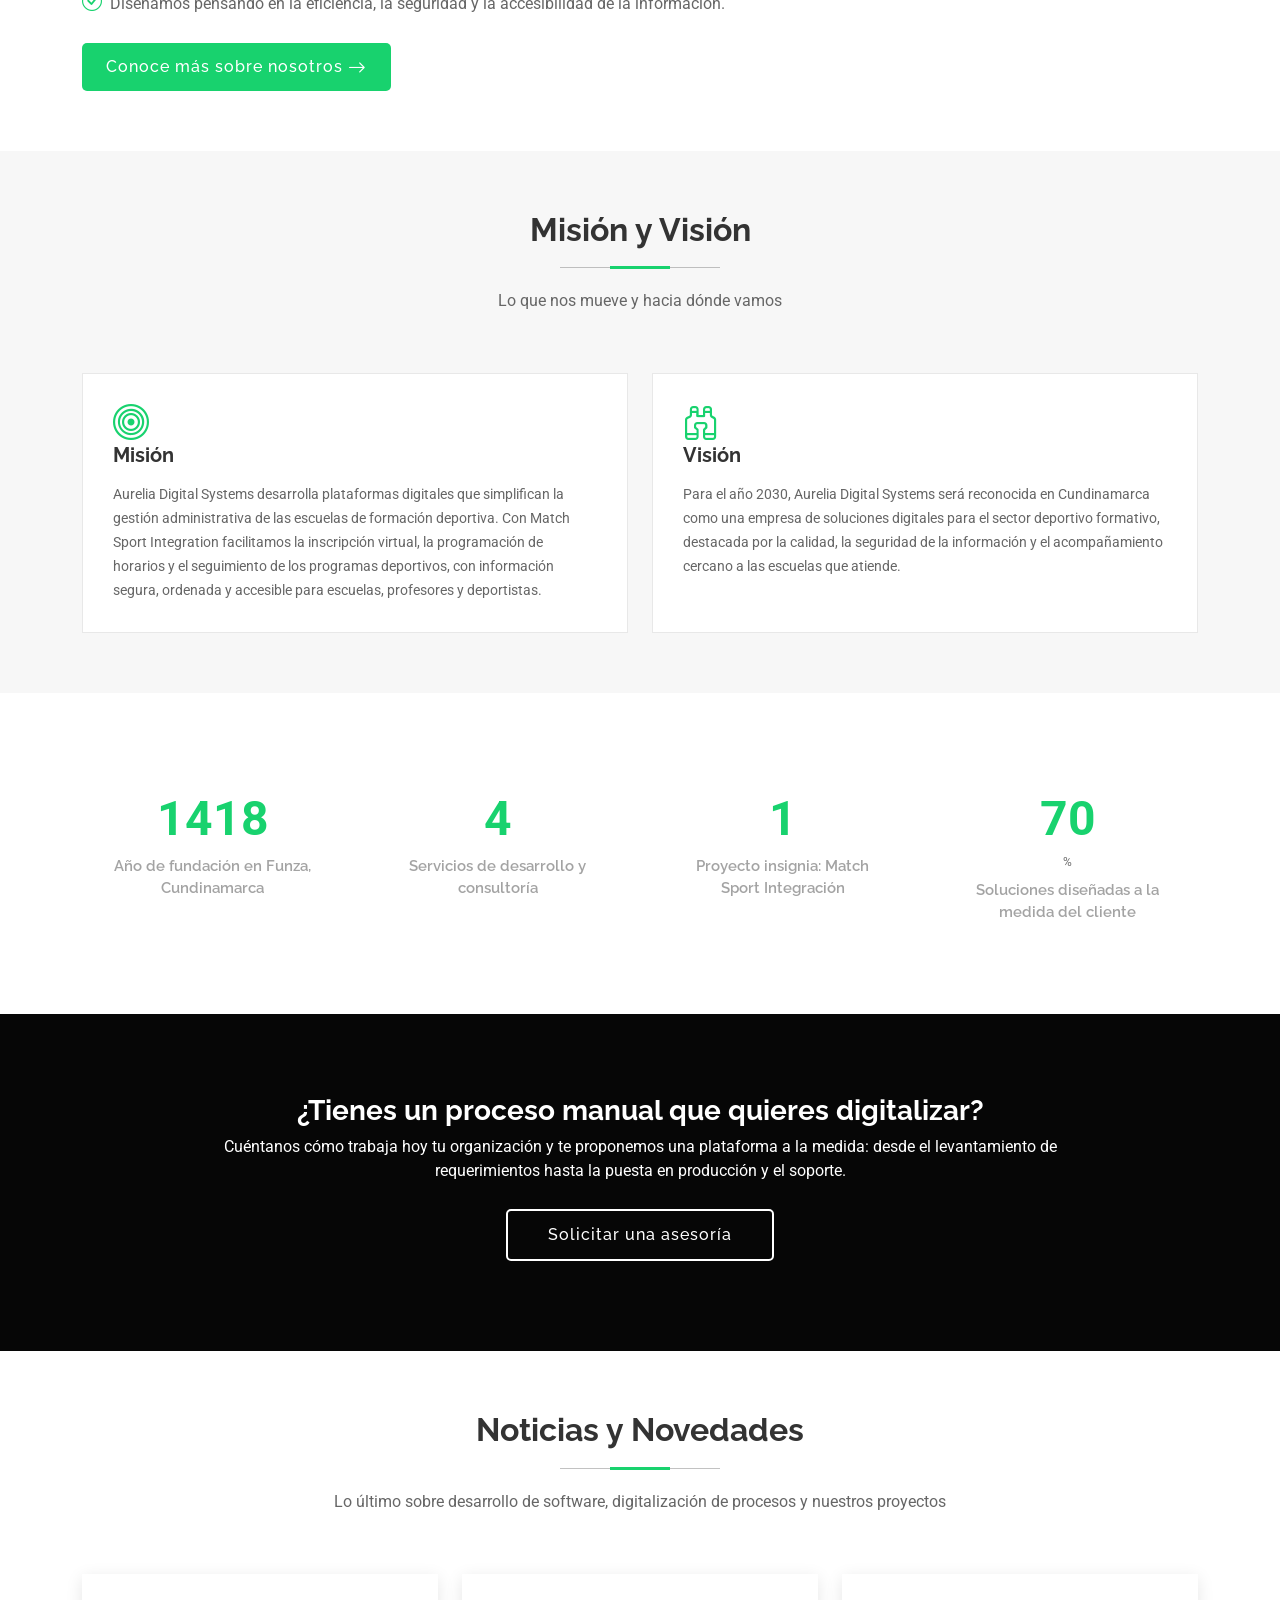
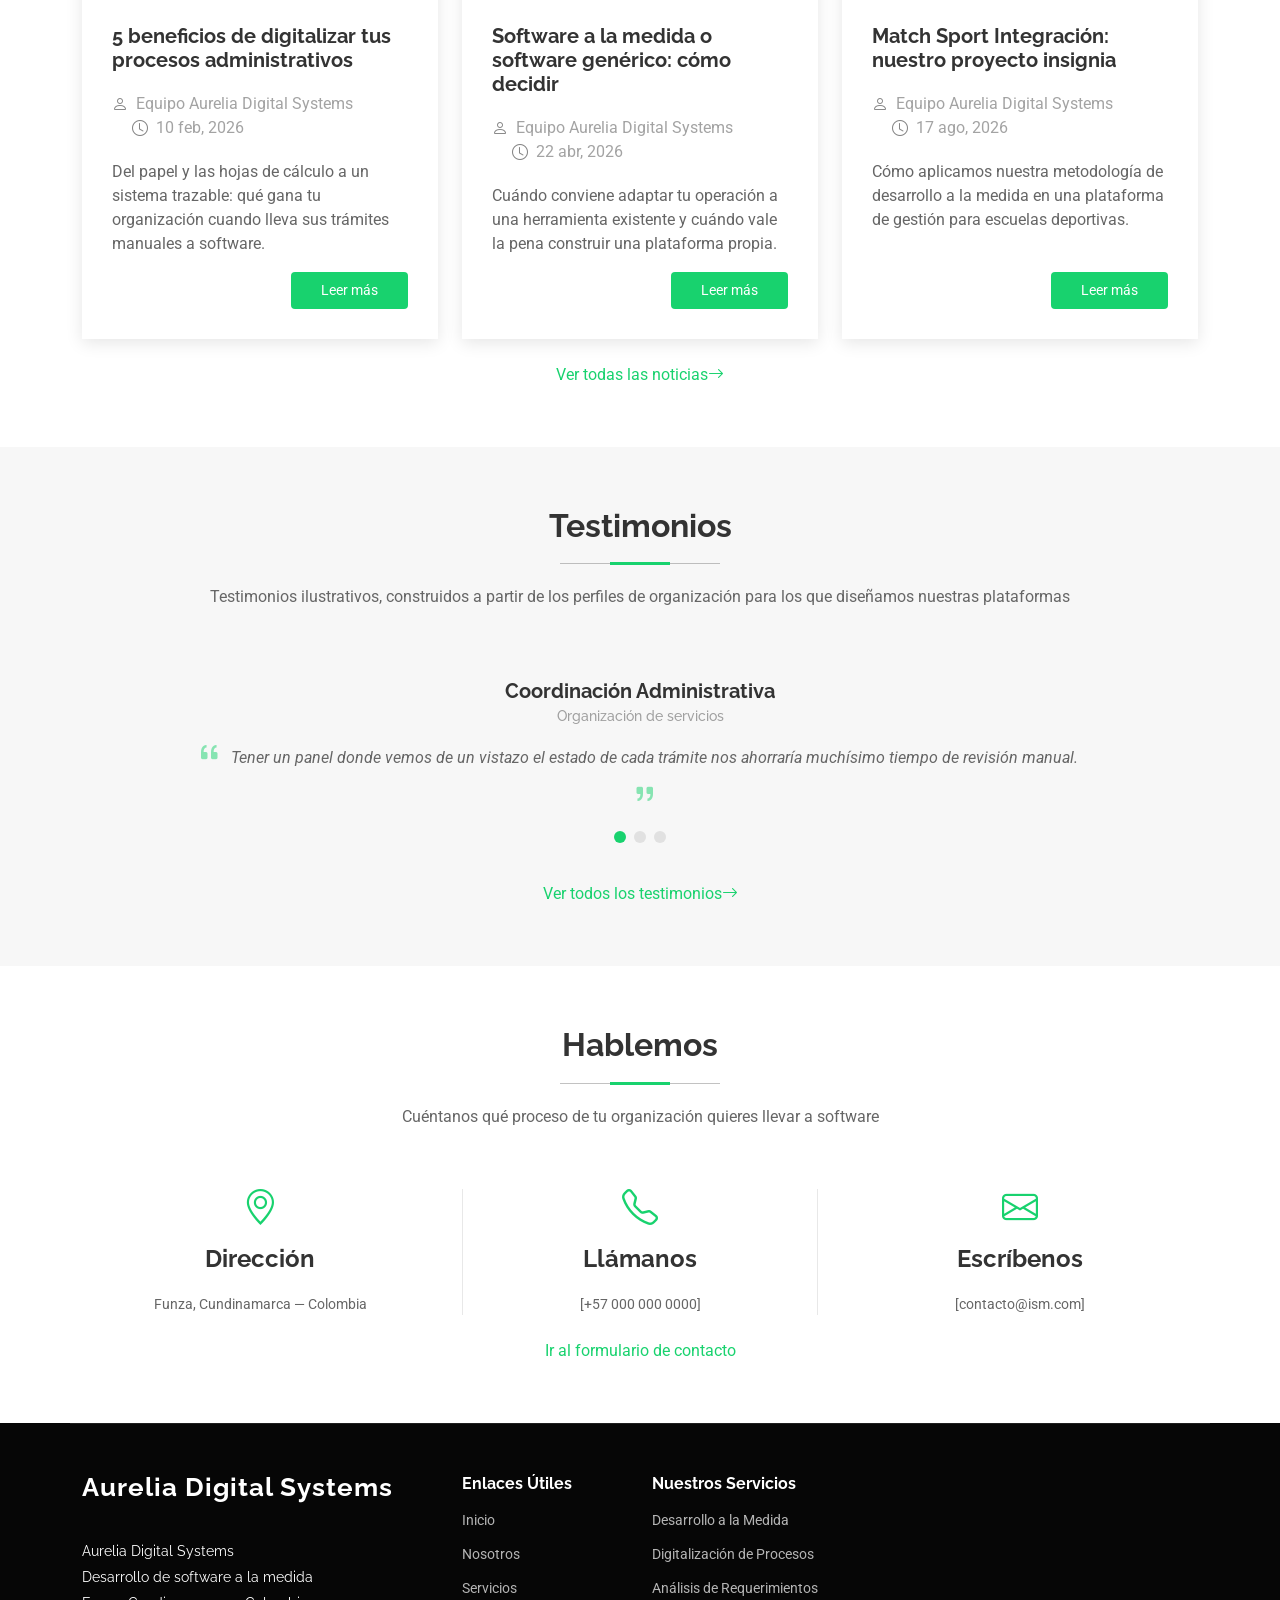
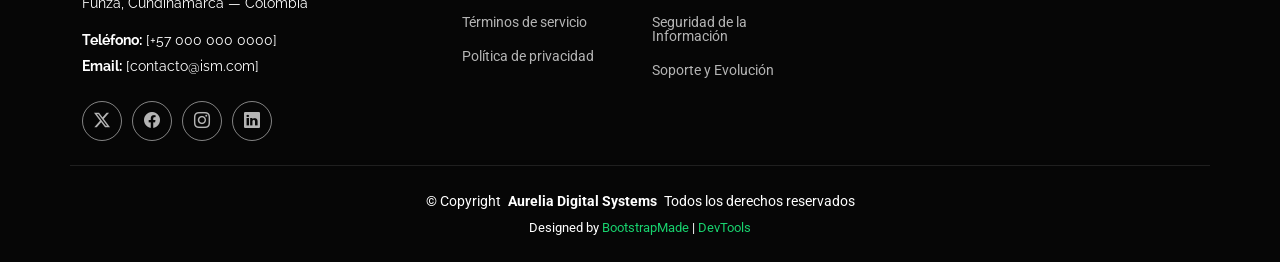
==== commit d77a7ca8: "Renombrar empresa a Aurelia Digital Systems, equipo real y capturas de Match Sport - Reemplazar ISM " ====
--- a/index.html
+++ b/index.html
@@ -4,8 +4,8 @@
 <head>
   <meta charset="utf-8">
   <meta content="width=device-width, initial-scale=1.0" name="viewport">
-  <title>ISM | Desarrollo de Software a la Medida</title>
-  <meta name="description" content="ISM es una empresa de desarrollo de software fundada en 2025 en Funza, Cundinamarca. Diseñamos e implementamos plataformas digitales a la medida para organizaciones de cualquier sector.">
+  <title>Aurelia Digital Systems | Desarrollo de Software a la Medida</title>
+  <meta name="description" content="Aurelia Digital Systems es una empresa de desarrollo de software fundada en 2025 en Funza, Cundinamarca. Diseñamos e implementamos plataformas digitales a la medida para organizaciones de cualquier sector.">
   <meta name="keywords" content="desarrollo de software, software a la medida, plataformas digitales, digitalización de procesos, Funza, Cundinamarca">
 
   <!-- Favicons -->
@@ -33,7 +33,7 @@
   * Updated: Aug 07 2024 with Bootstrap v5.3.3
   * Author: BootstrapMade.com
   * License: https://bootstrapmade.com/license/
-  * Content adapted for: ISM - Integrated Solutions Management (desarrollo de software a la medida)
+  * Content adapted for: Aurelia Digital Systems (desarrollo de software a la medida)
   ======================================================== -->
 </head>
 
@@ -45,7 +45,7 @@
       <a href="index.html" class="logo d-flex align-items-center">
         <!-- Uncomment the line below if you also wish to use an image logo -->
         <!-- <img src="assets/img/logo.png" alt=""> -->
-        <h1 class="sitename">ISM</h1>
+        <h1 class="sitename">Aurelia Digital Systems</h1>
       </a>
 
       <nav id="navmenu" class="navmenu">
@@ -166,14 +166,14 @@
       <!-- Section Title -->
       <div class="container section-title" data-aos="fade-up">
         <h2>Quiénes Somos</h2>
-        <p>Integrated Solutions Management (ISM)</p>
+        <p>Aurelia Digital Systems</p>
       </div><!-- End Section Title -->
 
       <div class="container">
 
         <div class="row gy-4">
 
-          <div class="col-lg-6 content" data-aos="fade-up" data-aos-delay="100">
+          <div class="col-lg-12 content" data-aos="fade-up" data-aos-delay="100">
             <p class="who-we-are">Quiénes Somos</p>
             <h3>Software a la medida para digitalizar procesos administrativos</h3>
             <p class="fst-italic">
@@ -187,25 +187,6 @@
             <a href="about.html" class="read-more"><span>Conoce más sobre nosotros</span><i class="bi bi-arrow-right"></i></a>
           </div>
 
-          <div class="col-lg-6 about-images" data-aos="fade-up" data-aos-delay="200">
-            <div class="row gy-4">
-              <div class="col-lg-6">
-                <img src="assets/img/about-company-1.jpg" class="img-fluid" alt="Equipo de desarrollo de ISM">
-              </div>
-              <div class="col-lg-6">
-                <div class="row gy-4">
-                  <div class="col-lg-12">
-                    <img src="assets/img/about-company-2.jpg" class="img-fluid" alt="Reunión de planeación de un proyecto de software">
-                  </div>
-                  <div class="col-lg-12">
-                    <img src="assets/img/about-company-3.jpg" class="img-fluid" alt="Análisis de procesos administrativos de un cliente">
-                  </div>
-                </div>
-              </div>
-            </div>
-
-          </div>
-
         </div>
 
       </div>
@@ -227,7 +208,7 @@
             <div class="service-item position-relative h-100">
               <i class="bi bi-bullseye icon"></i>
               <h4 class="title">Misión</h4>
-              <p class="description">Diseñar y desarrollar plataformas digitales a la medida de las necesidades de cada cliente, aportando soluciones tecnológicas innovadoras que impulsen la eficiencia y el crecimiento de las organizaciones, sin importar su sector.</p>
+              <p class="description">Aurelia Digital Systems desarrolla plataformas digitales que simplifican la gestión administrativa de las escuelas de formación deportiva. Con Match Sport Integration facilitamos la inscripción virtual, la programación de horarios y el seguimiento de los programas deportivos, con información segura, ordenada y accesible para escuelas, profesores y deportistas.</p>
             </div>
           </div><!-- End Item -->
 
@@ -235,7 +216,7 @@
             <div class="service-item position-relative h-100">
               <i class="bi bi-binoculars icon"></i>
               <h4 class="title">Visión</h4>
-              <p class="description">Ser una empresa referente en el desarrollo de plataformas digitales, reconocida por la calidad, innovación y confiabilidad de nuestras soluciones tecnológicas para organizaciones de cualquier sector.</p>
+              <p class="description">Para el año 2030, Aurelia Digital Systems será reconocida en Cundinamarca como una empresa de soluciones digitales para el sector deportivo formativo, destacada por la calidad, la seguridad de la información y el acompañamiento cercano a las escuelas que atiende.</p>
             </div>
           </div><!-- End Item -->
 
@@ -318,15 +299,12 @@
 
           <div class="col-lg-4">
             <article class="d-flex flex-column">
-              <div class="post-img">
-                <img src="assets/img/blog/blog-1.jpg" alt="" class="img-fluid">
-              </div>
               <h2 class="title">
                 <a href="blog-details.html">5 beneficios de digitalizar tus procesos administrativos</a>
               </h2>
               <div class="meta-top">
                 <ul>
-                  <li class="d-flex align-items-center"><i class="bi bi-person"></i> Equipo ISM</li>
+                  <li class="d-flex align-items-center"><i class="bi bi-person"></i> Equipo Aurelia Digital Systems</li>
                   <li class="d-flex align-items-center"><i class="bi bi-clock"></i> <time datetime="2026-02-10">10 feb, 2026</time></li>
                 </ul>
               </div>
@@ -341,15 +319,12 @@
 
           <div class="col-lg-4">
             <article class="d-flex flex-column">
-              <div class="post-img">
-                <img src="assets/img/blog/blog-2.jpg" alt="" class="img-fluid">
-              </div>
               <h2 class="title">
                 <a href="blog.html">Software a la medida o software genérico: cómo decidir</a>
               </h2>
               <div class="meta-top">
                 <ul>
-                  <li class="d-flex align-items-center"><i class="bi bi-person"></i> Equipo ISM</li>
+                  <li class="d-flex align-items-center"><i class="bi bi-person"></i> Equipo Aurelia Digital Systems</li>
                   <li class="d-flex align-items-center"><i class="bi bi-clock"></i> <time datetime="2026-04-22">22 abr, 2026</time></li>
                 </ul>
               </div>
@@ -364,15 +339,12 @@
 
           <div class="col-lg-4">
             <article class="d-flex flex-column">
-              <div class="post-img">
-                <img src="assets/img/blog/blog-4.jpg" alt="" class="img-fluid">
-              </div>
               <h2 class="title">
                 <a href="portfolio-details.html">Match Sport Integración: nuestro proyecto insignia</a>
               </h2>
               <div class="meta-top">
                 <ul>
-                  <li class="d-flex align-items-center"><i class="bi bi-person"></i> Equipo ISM</li>
+                  <li class="d-flex align-items-center"><i class="bi bi-person"></i> Equipo Aurelia Digital Systems</li>
                   <li class="d-flex align-items-center"><i class="bi bi-clock"></i> <time datetime="2026-08-17">17 ago, 2026</time></li>
                 </ul>
               </div>
@@ -425,7 +397,6 @@
 
             <div class="swiper-slide">
               <div class="testimonial-item">
-                <img src="assets/img/testimonials/testimonials-1.jpg" class="testimonial-img" alt="">
                 <h3>Coordinación Administrativa</h3>
                 <h4>Organización de servicios</h4>
                 <p>
@@ -438,7 +409,6 @@
 
             <div class="swiper-slide">
               <div class="testimonial-item">
-                <img src="assets/img/testimonials/testimonials-2.jpg" class="testimonial-img" alt="">
                 <h3>Dirección de Operaciones</h3>
                 <h4>Institución educativa</h4>
                 <p>
@@ -451,7 +421,6 @@
 
             <div class="swiper-slide">
               <div class="testimonial-item">
-                <img src="assets/img/testimonials/testimonials-3.jpg" class="testimonial-img" alt="">
                 <h3>Usuario Final</h3>
                 <h4>Plataforma de atención al público</h4>
                 <p>
@@ -529,10 +498,10 @@
       <div class="row gy-4">
         <div class="col-lg-4 col-md-6 footer-about">
           <a href="index.html" class="logo d-flex align-items-center">
-            <span class="sitename">ISM</span>
+            <span class="sitename">Aurelia Digital Systems</span>
           </a>
           <div class="footer-contact pt-3">
-            <p>Integrated Solutions Management</p>
+            <p>Aurelia Digital Systems</p>
             <p>Desarrollo de software a la medida</p>
             <p>Funza, Cundinamarca — Colombia</p>
             <p class="mt-3"><strong>Teléfono:</strong> <span>[+57 000 000 0000]</span></p>
@@ -572,7 +541,7 @@
     </div>
 
     <div class="container copyright text-center mt-4">
-      <p>© <span>Copyright</span> <strong class="px-1 sitename">ISM</strong> <span>Todos los derechos reservados</span></p>
+      <p>© <span>Copyright</span> <strong class="px-1 sitename">Aurelia Digital Systems</strong> <span>Todos los derechos reservados</span></p>
       <div class="credits">
         <!-- All the links in the footer should remain intact. -->
         <!-- You can delete the links only if you've purchased the pro version. -->
--- a/assets/css/main.css
+++ b/assets/css/main.css
@@ -2493,4 +2493,11 @@
   padding-left: 5px;
   color: color-mix(in srgb, var(--default-color), transparent 60%);
   font-size: 14px;
-}+}
+/* Fotos del equipo: mismo tamaño para todas */
+.team .member img {
+  width: 100%;
+  aspect-ratio: 4 / 5;
+  object-fit: cover;
+  object-position: center top;
+}
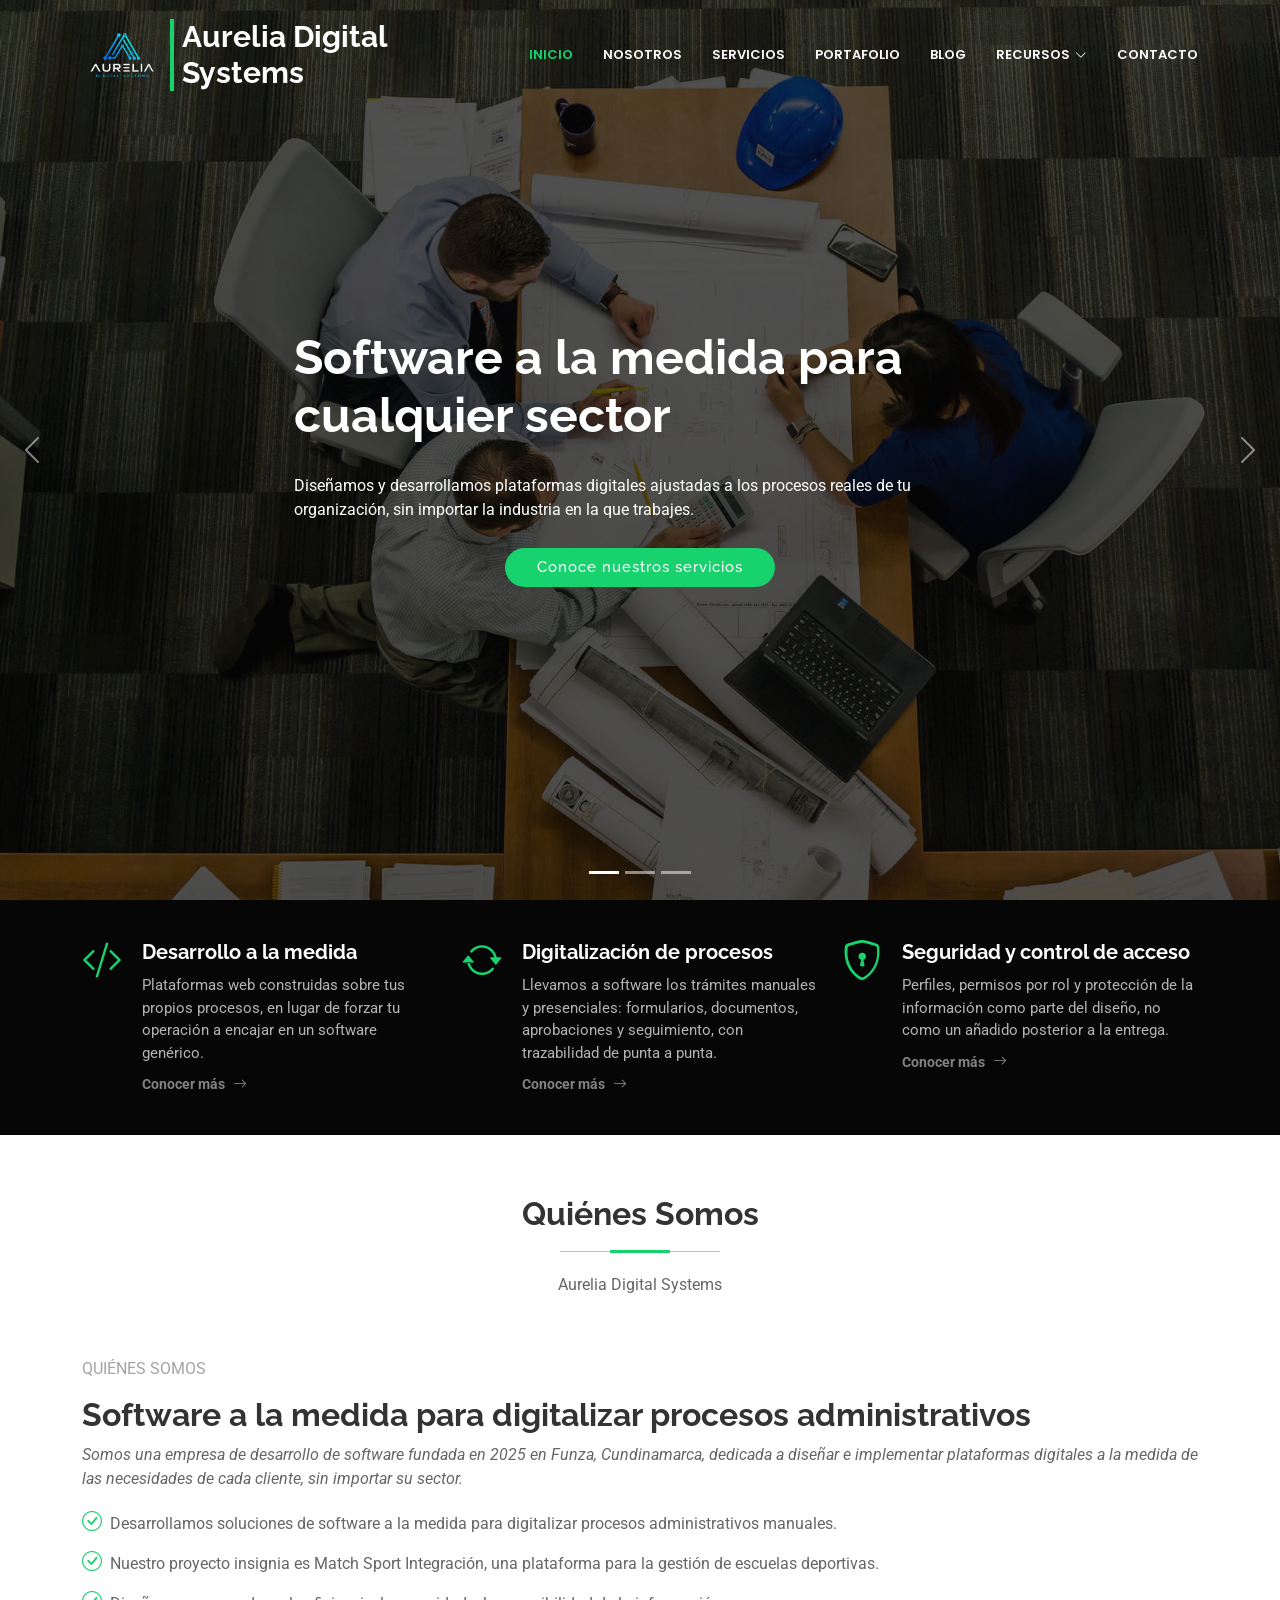
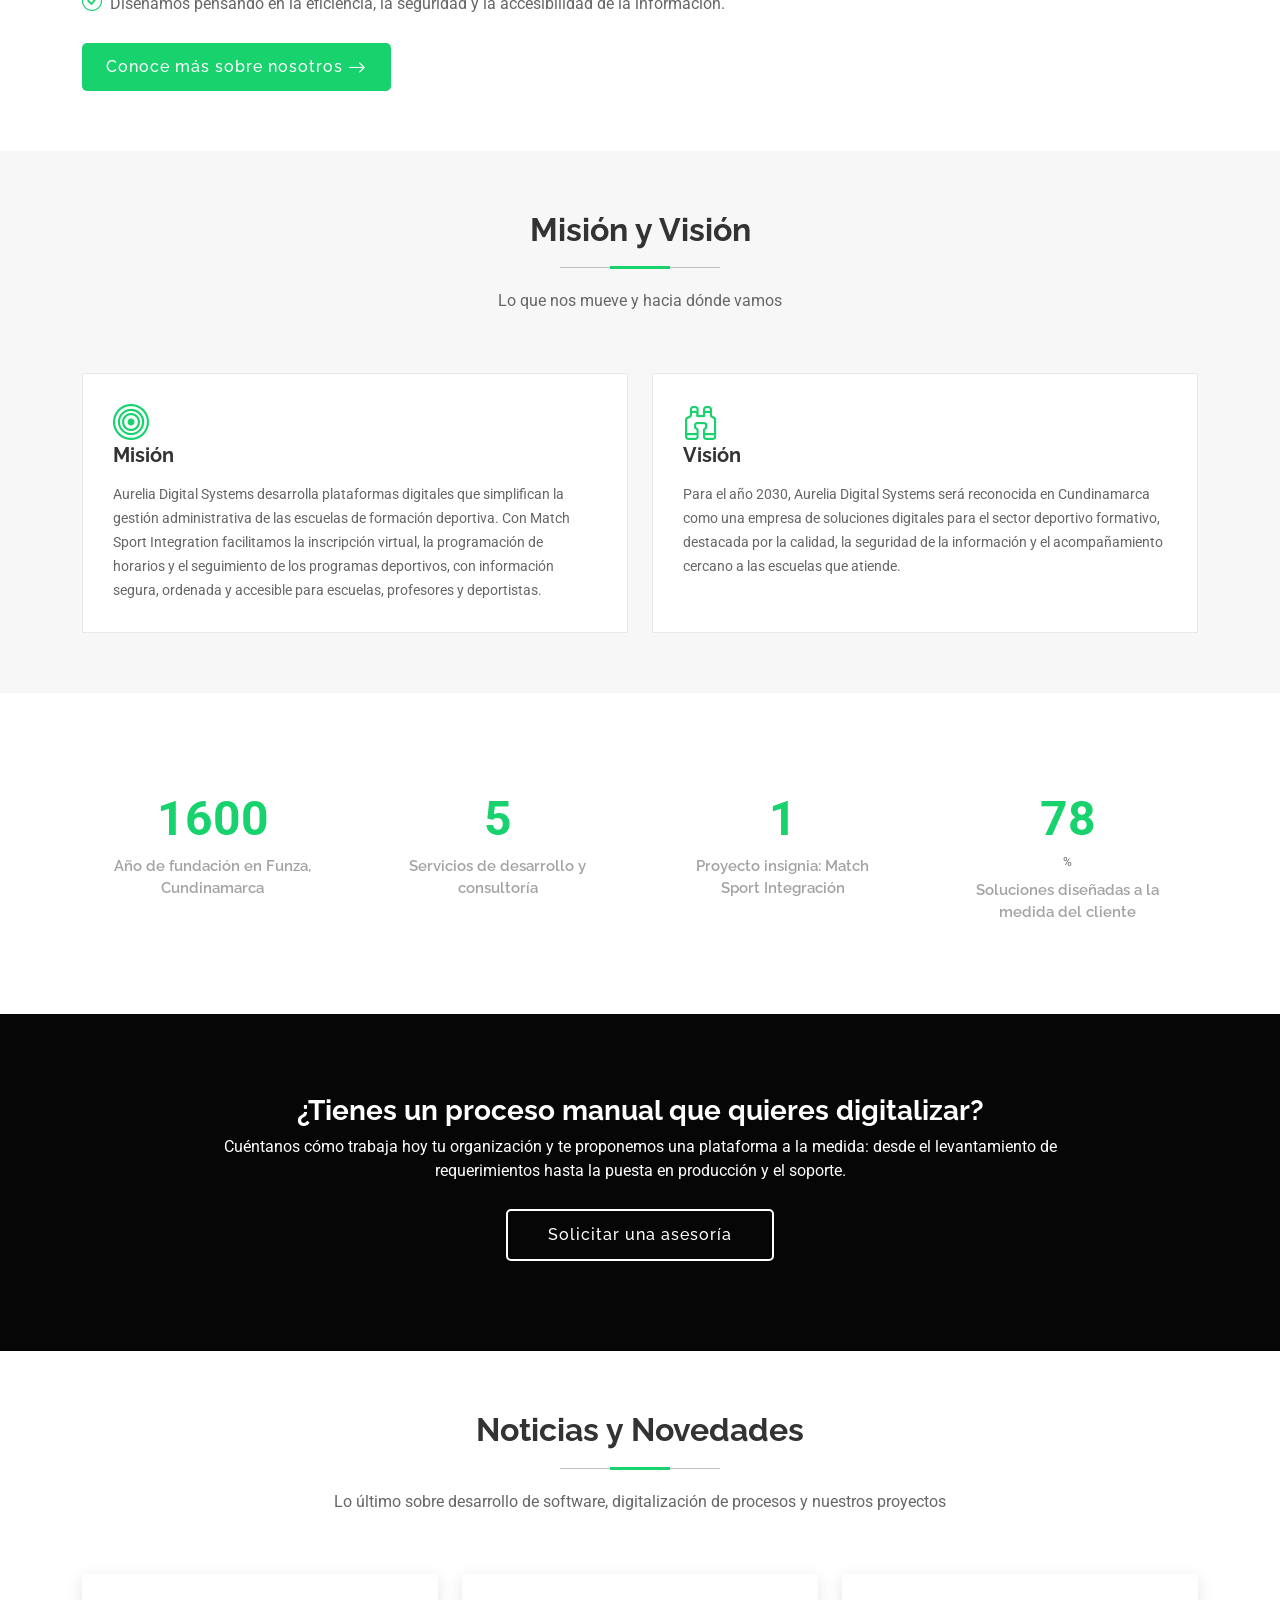
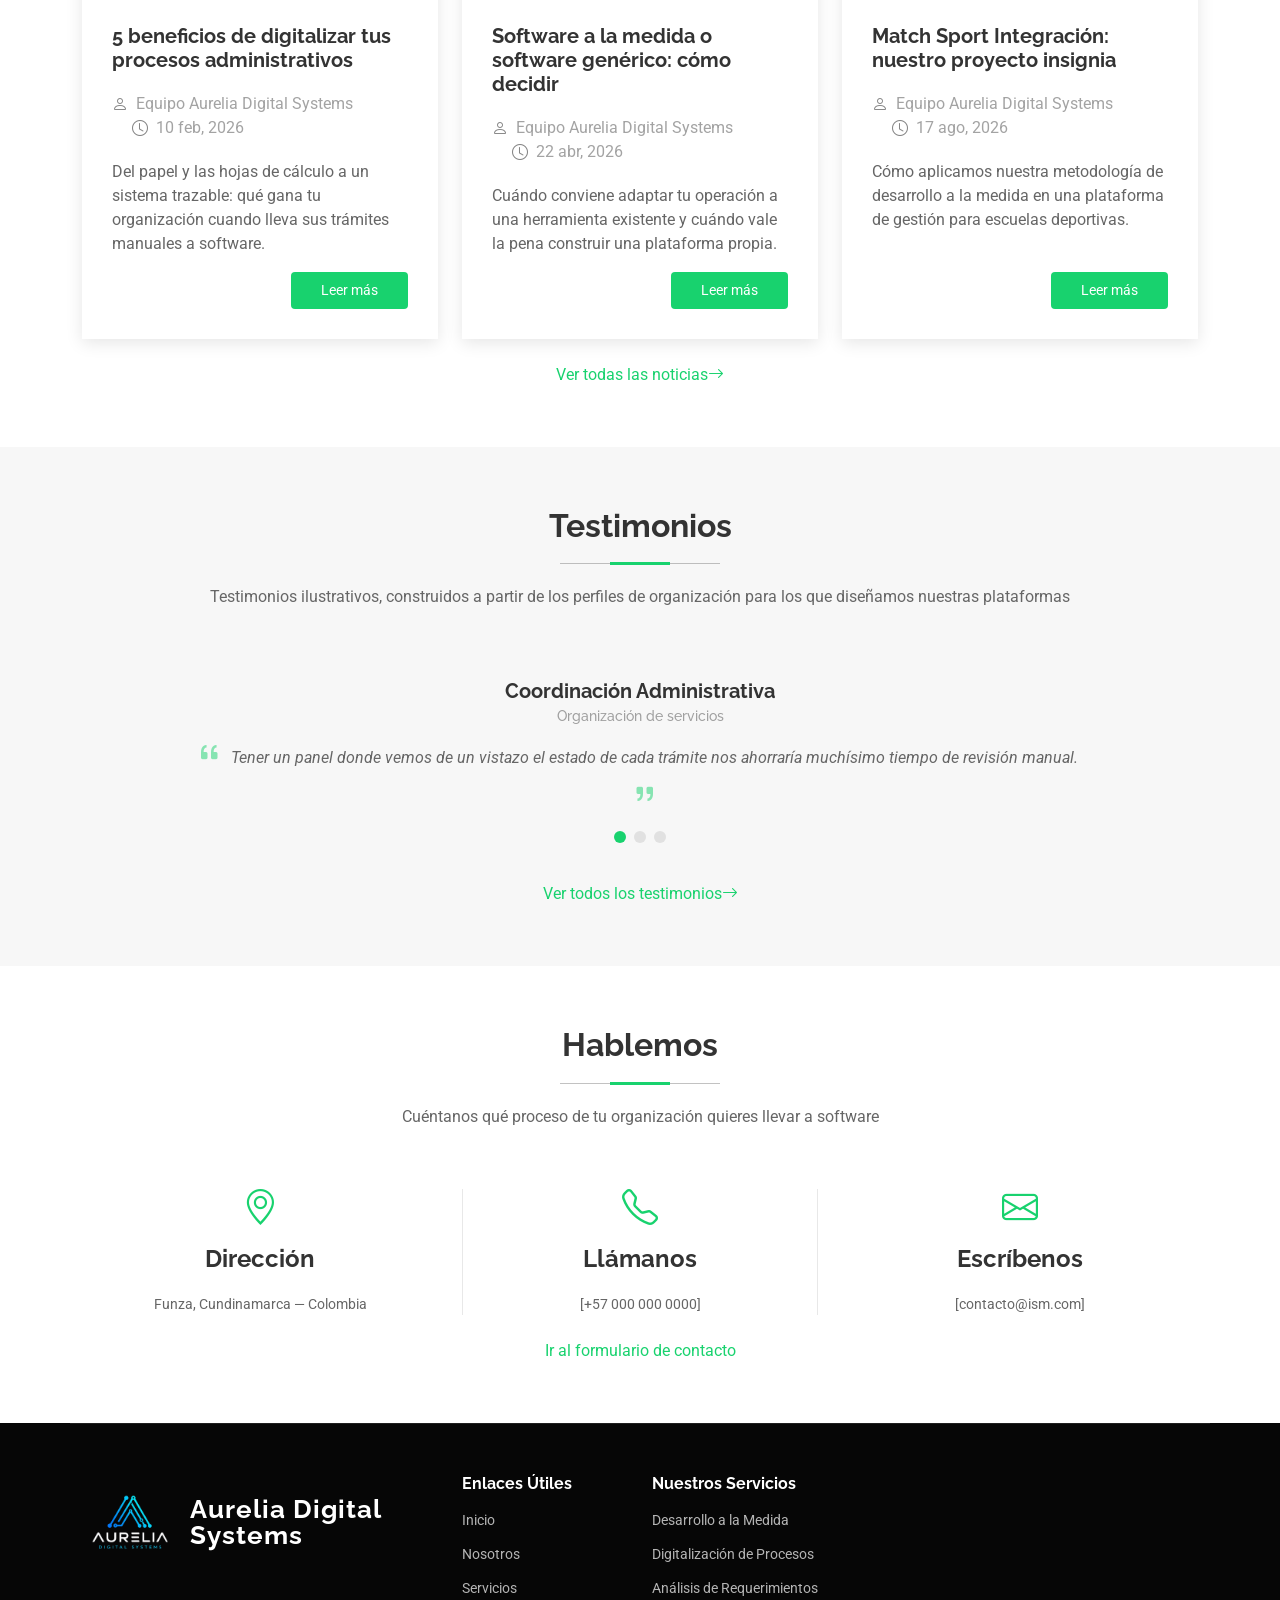
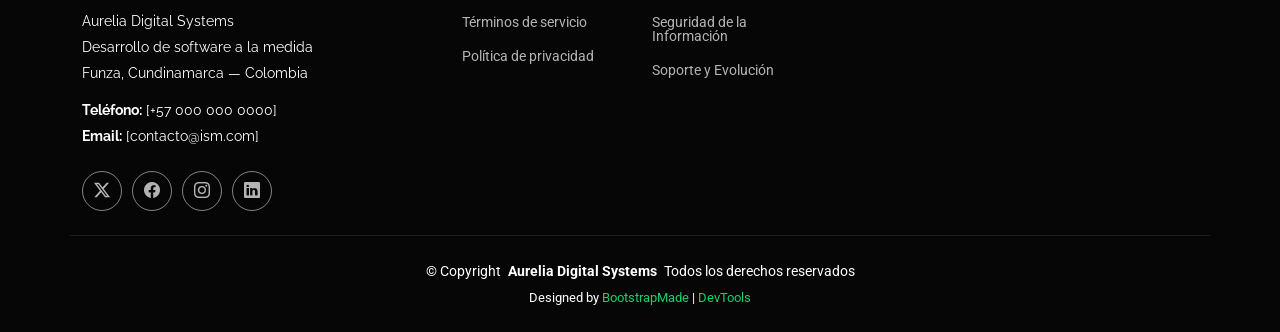
==== commit 1900e8d0: "Integrar logo de Aurelia Digital Systems en encabezado, pie y favicon Co-Authored-By: Claude Sonnet " ====
--- a/index.html
+++ b/index.html
@@ -43,8 +43,7 @@
     <div class="container-fluid container-xl position-relative d-flex align-items-center justify-content-between">
 
       <a href="index.html" class="logo d-flex align-items-center">
-        <!-- Uncomment the line below if you also wish to use an image logo -->
-        <!-- <img src="assets/img/logo.png" alt=""> -->
+        <img src="assets/img/logo-aurelia.png" alt="Logo de Aurelia Digital Systems">
         <h1 class="sitename">Aurelia Digital Systems</h1>
       </a>
 
@@ -498,6 +497,7 @@
       <div class="row gy-4">
         <div class="col-lg-4 col-md-6 footer-about">
           <a href="index.html" class="logo d-flex align-items-center">
+            <img src="assets/img/logo-aurelia.png" alt="Logo de Aurelia Digital Systems">
             <span class="sitename">Aurelia Digital Systems</span>
           </a>
           <div class="footer-contact pt-3">
--- a/assets/css/main.css
+++ b/assets/css/main.css
@@ -158,7 +158,7 @@
 }
 
 .header .logo img {
-  max-height: 32px;
+  max-height: 80px;
   margin-right: 8px;
 }
 
@@ -435,12 +435,13 @@
 }
 
 .footer .footer-about .logo {
+  gap: 6px;
   line-height: 1;
   margin-bottom: 25px;
 }
 
 .footer .footer-about .logo img {
-  max-height: 40px;
+  max-height: 96px;
   margin-right: 6px;
 }
 
